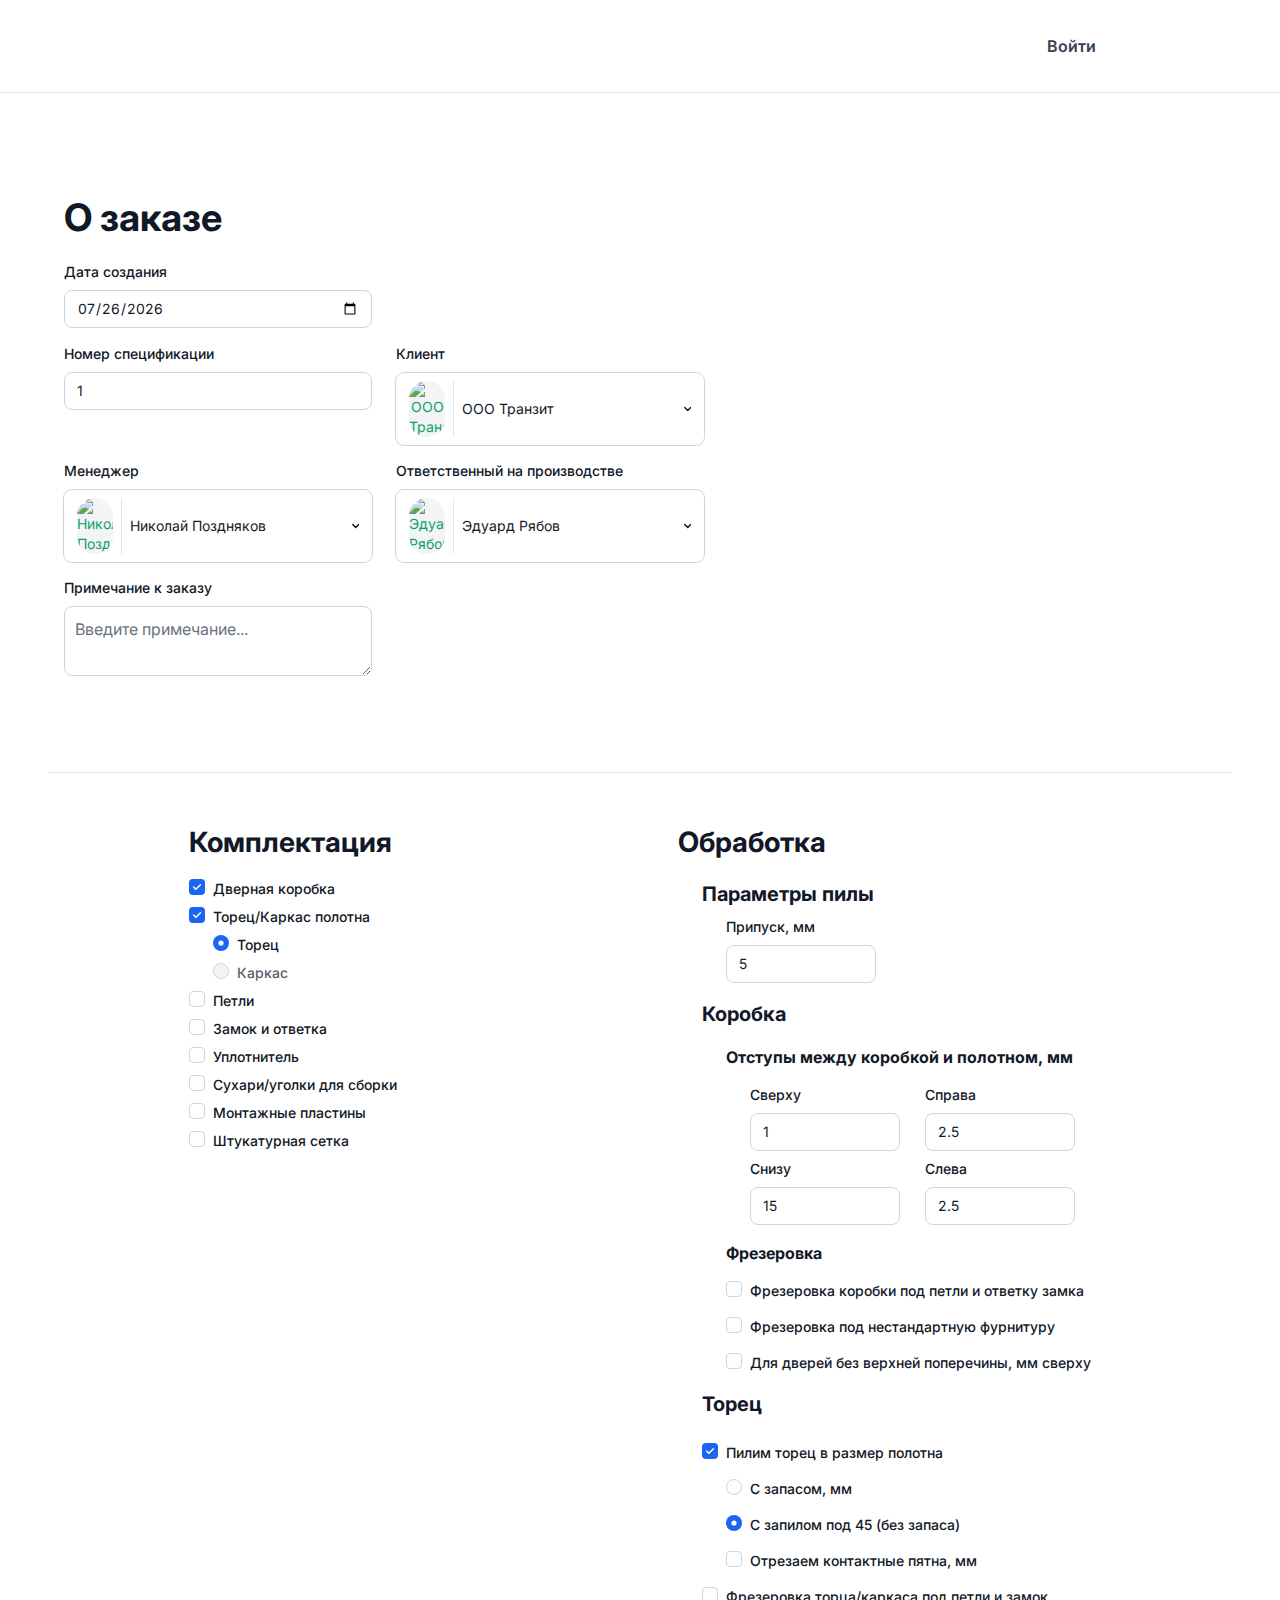
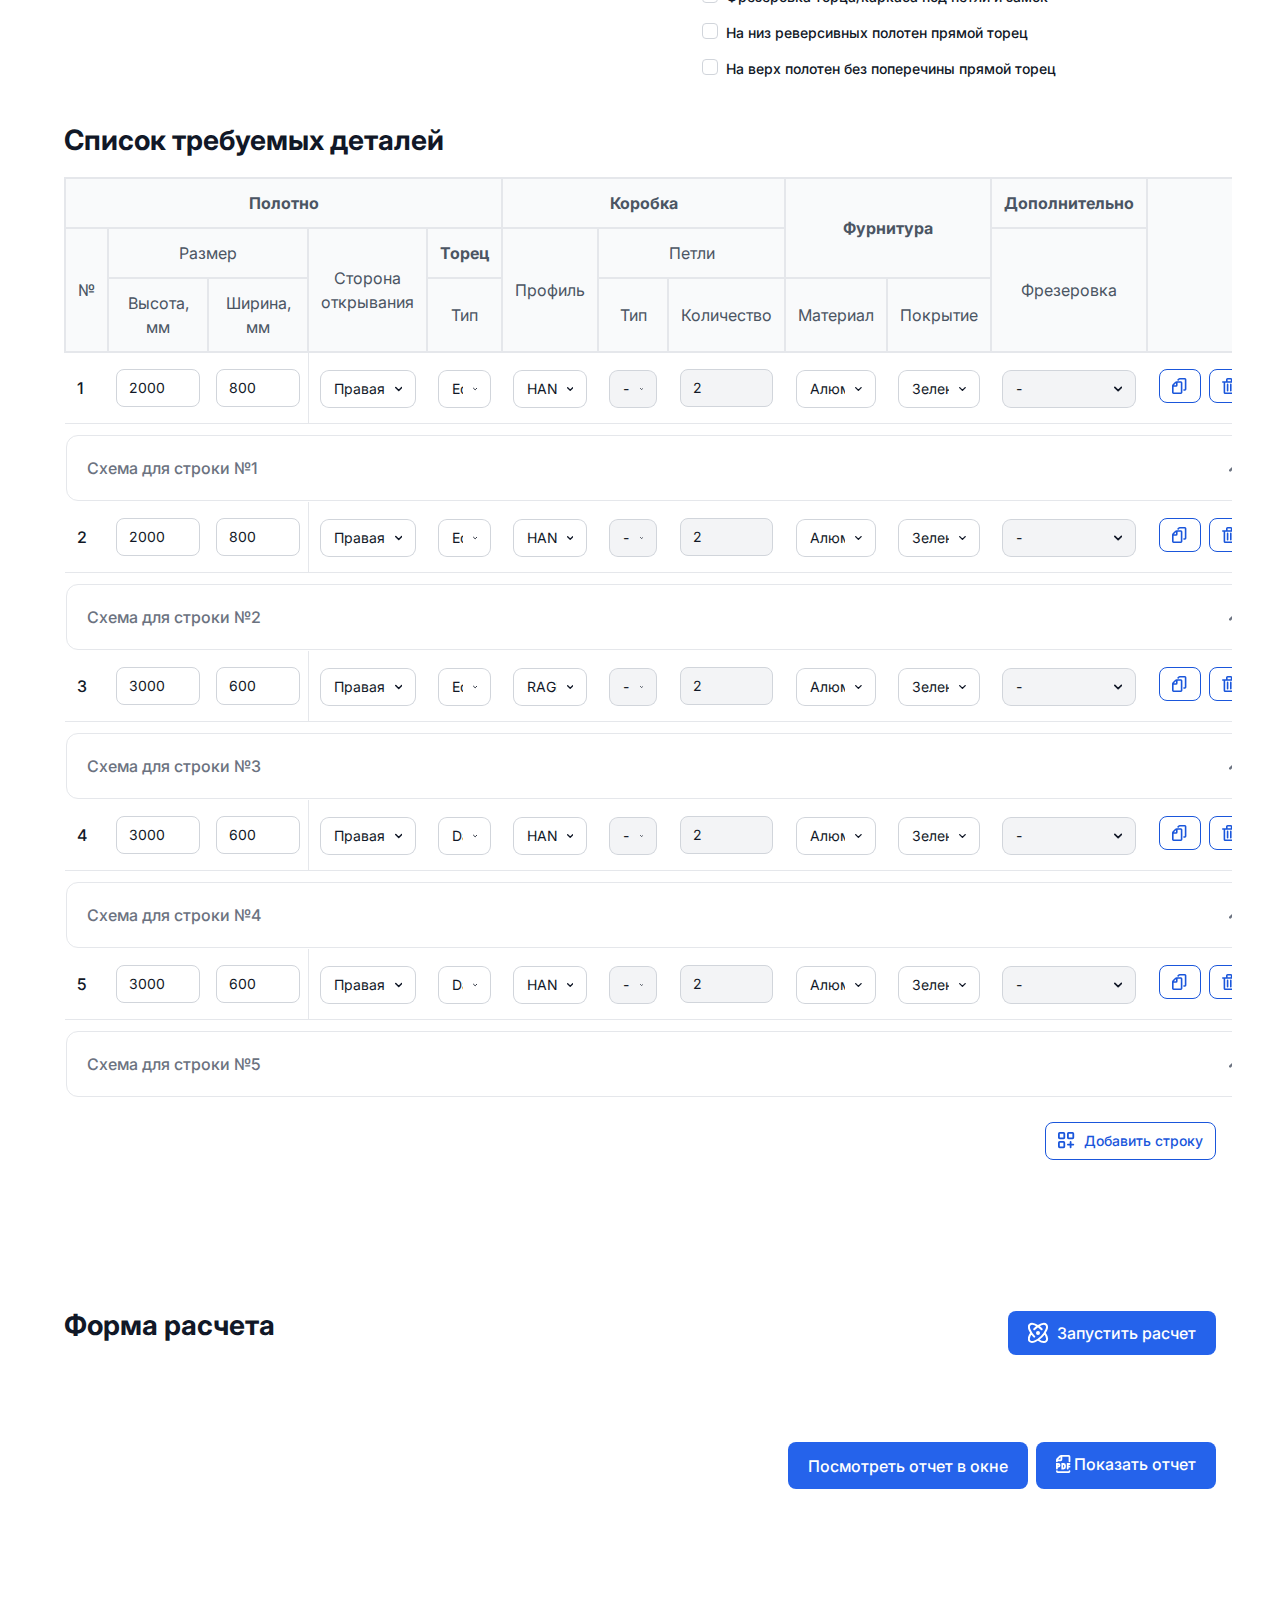
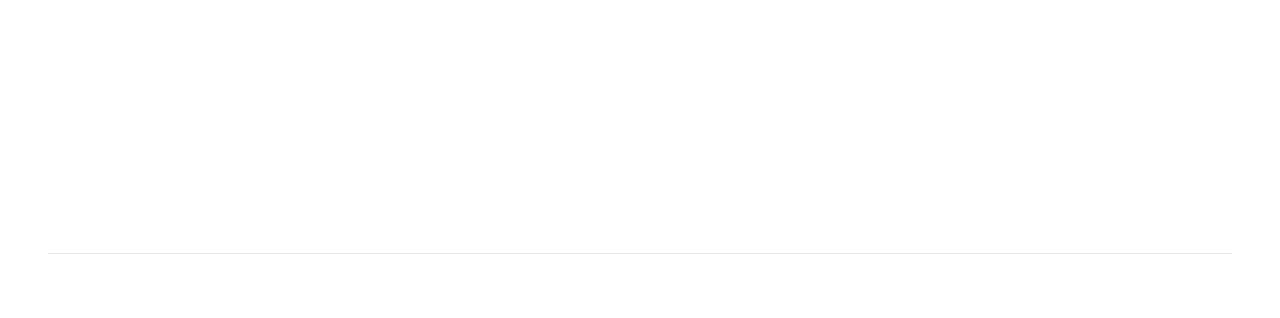
==== order/index.html @ 427fd02b "Updates" ====
<!--
  ~ Copyright (c) Kolyada N.V. <mrsky1001.work@gmail.com> 2023
  -->

<!DOCTYPE html>
<html lang="ru">
<head>
    <meta charset="utf-8"/>
    <meta name="viewport" content="width=device-width"/>
    <link rel="icon" href='../favicon.svg'/>
    <link rel="preconnect" href="https://fonts.googleapis.com">
    <link rel="preconnect" href="https://fonts.gstatic.com" crossorigin="">
    <link href="https://fonts.googleapis.com/css2?family=Inter:wght@300;400;500;600;700;800&amp;display=swap" rel="stylesheet">
<!--    <script src="../node_modules/flowbite/dist/flowbite.js"></script>-->
    <script src="https://cdn.tiny.cloud/1/a0ijmuegf97wcitfcjbqekt4zuq9huhhxhs82hblex68xzkd/tinymce/5/tinymce.min.js" referrerpolicy="origin"></script>
    
		<link href="../_app/immutable/assets/0.9a2fc6ac.css" rel="stylesheet">
		<link href="../_app/immutable/assets/Img.1d121e74.css" rel="stylesheet">
		<link href="../_app/immutable/assets/3.37c3d608.css" rel="stylesheet">
		<link rel="modulepreload" href="../_app/immutable/entry/start.9436102f.js">
		<link rel="modulepreload" href="../_app/immutable/chunks/index.8eacf69c.js">
		<link rel="modulepreload" href="../_app/immutable/chunks/singletons.7935f9da.js">
		<link rel="modulepreload" href="../_app/immutable/chunks/index.bfa2c9bd.js">
		<link rel="modulepreload" href="../_app/immutable/entry/app.f4ea78fb.js">
		<link rel="modulepreload" href="../_app/immutable/nodes/0.68de7436.js">
		<link rel="modulepreload" href="../_app/immutable/chunks/Img.d6a855d0.js">
		<link rel="modulepreload" href="../_app/immutable/chunks/all-toast.store.897c6e97.js">
		<link rel="modulepreload" href="../_app/immutable/nodes/3.123c446c.js">
		<link rel="modulepreload" href="../_app/immutable/chunks/ResultsForm.93004b4c.js">
    <title>Формирование заказа | KLIMOV.RED</title>
</head>
<body data-sveltekit-preload-data="hover">
<div style="display: contents">









<header class="animate__animated animate__fadeIn sticky top-0 z-40 flex-none w-full mx-auto bg-white border-b border-gray-200 dark:border-gray-600 dark:bg-gray-800"><nav class="bg-white dark:bg-gray-900 text-gray-700 dark:text-gray-200 border-gray-100 dark:border-gray-700 px-2 sm:px-4 py-2.5 w-full"><div class="mx-auto flex flex-wrap justify-between items-center  container">



<a href="/" title="Официальный сайт | KLIMOV.RED" class="flex items-center group" target="_blank"><img width="150" class="h-auto max-w-full" src="/orders-klimov-red-public/_app/immutable/assets/logo.aec5a0c7.png" alt="">
        <span></span></a>
        <button type="button" class="focus:outline-none whitespace-normal m-0.5 rounded-lg focus:ring-2 p-1.5 focus:ring-gray-400  hover:bg-gray-100 dark:hover:bg-gray-600 ml-3 md:hidden" aria-label="Open main menu"><span class="sr-only">Open main menu</span>
    <svg xmlns="http://www.w3.org/2000/svg" width="24" height="24" class="h-6 w-6 shrink-0" aria-label="bars 3" fill="none" viewBox="0 0 24 24" stroke-width="2"><!-- HTML_TAG_START --><path stroke="currentColor" stroke-linecap="round" stroke-linejoin="round" d="M4 6h16M4 12h16M4 18h16"></path> <!-- HTML_TAG_END --></svg></button>
        <div class="w-full md:block md:w-auto" hidden><ul class="flex flex-col p-4 mt-4 md:flex-row md:space-x-8 md:mt-0 md:text-sm md:font-medium">



<a href="/" title="Страница тестирования расчет оптимального раскроя" data-sveltekit-preload-data="off" class="block py-2 pr-4 pl-3 rounded md:border-0 text-gray-700 hover:bg-gray-100 md:hover:bg-transparent md:border-0 md:hover:text-blue-700 dark:text-gray-400 md:dark:hover:text-white dark:hover:bg-gray-700 dark:hover:text-white md:dark:hover:bg-transparent text-base font-semibold flex flex-row items-center">
        <span>Войти</span></a></ul></div></div></nav>
</header>



<div class="text-sm fixed items-end z-10 min-w-[300px] flex flex-col right-0"></div>




<div class="animate__animated w-full px-4 mx-auto max-w-8xl min-h-[300vh]"><div class="lg:flex"><main class="flex-auto w-full min-w-0 lg:static lg:max-h-full lg:overflow-visible"><div class="flex w-full"><div class="flex-auto max-w-8xl min-w-0 pt-6 lg:px-8 lg:pt-8 pb:12 xl:pb-24 lg:pb-16">


<div class="">


<section class="animate__animated animate__fadeInDown bg-white dark:bg-gray-900"><div class="py-8 px-4 max-w-2xl lg:py-16"><h1 class="mb-4 text-[38px] font-bold text-gray-900 dark:text-white">О заказе</h1>
        <form action="#"><div class="grid sm:grid-cols-2 gap-x-6 gap-y-4"><div>



<div class="">



<label for="creatingDate" class="text-sm block mb-2 text-gray-900 dark:text-white font-medium">Дата создания</label>
        


<input id="creatingDate" type="text" name="creatingDate"  required placeholder="Выберите дату..." title="Выберите дату..." value="2023-09-14" class="border border-gray-300 text-sm
                     focus:ring-primary-600 focus:border-primary-600 block
                     dark:border-gray-600 dark:placeholder-gray-400 dark:text-white dark:focus:ring-primary-500 dark:focus:border-primary-500
                      w-full text-gray-900 rounded-lg"></div></div>
                <div></div>
                <div>



<div class="">



<label for="numberSpecification" class="text-sm block mb-2 text-gray-900 dark:text-white font-medium">Номер спецификации</label>
        


<input id="numberSpecification" type="text" name="numberSpecification"  required placeholder="Введите номер спецификации..." title="Введите номер спецификации..." value="1" class="border border-gray-300 text-sm
                     focus:ring-primary-600 focus:border-primary-600 block
                     dark:border-gray-600 dark:placeholder-gray-400 dark:text-white dark:focus:ring-primary-500 dark:focus:border-primary-500
                      w-full text-gray-900 rounded-lg"></div></div>
                <div>







<label for="company" class="text-sm block mb-2 text-gray-900 dark:text-white font-medium">Клиент</label>






<button id="dropdownDefaultButton" class="relative bg-[white] border border-[transparent] rounded-lg  text-sm z-0 ring-1 ring-gray-300 focus:shadow-outline focus:ring-blue-600 focus:border-blue-600 w-full mt-[1px] px-[12px] py-[7px] dark:bg-gray-700 dark:border-gray-600 dark:placeholder-gray-400 dark:text-white dark:focus:ring-blue-500 dark:focus:border-blue-500 text-gray" type="button" title="Выберите клиента..." ><div class="relative z-1 bg-[transparent] inline-flex justify-between items-center">
        <input class="z-[-1] w-full bg-white " value="Выберите клиента..." disabled>
        <svg class="w-2.5 h-2.5 ml-2.5" aria-hidden="true" xmlns="http://www.w3.org/2000/svg" fill="none" viewBox="0 0 10 6"><path stroke="currentColor" stroke-linecap="round" stroke-linejoin="round" stroke-width="2" d="m1 1 4 4 4-4"></path></svg></div></button>
<div id="dropdown" hidden class="w-auto absolute z-10 bg-[white] divide-y divide-gray-100 rounded-lg shadow w-44 dark:bg-gray-700"><ul class="text-sm py-2 text-gray-700 dark:text-gray-200" aria-labelledby="dropdownDefaultButton"><li><a href="#" class="flex items-center px-4 py-2 dark:hover:bg-gray-600 dark:hover:text-white  text-white bg-primary-500 "><div  class="divide-x-2 pr-2 mr-2 border-r"><img class="h-auto max-w-full w-9 h-9  rounded-full bg-gray-100 text-green-500" src="/orders-klimov-red-public/imgs/company/avatar_company.svg" alt="ООО Транзит"></div>
                    ООО Транзит</a>
            </li><li><a href="#" class="flex items-center px-4 py-2 dark:hover:bg-gray-600 dark:hover:text-white  hover:bg-gray-200"><div  class="divide-x-2 pr-2 mr-2 border-r"><img class="h-auto max-w-full w-9 h-9  rounded-full bg-gray-100 text-green-500" src="/orders-klimov-red-public/imgs/company/avatar_company.svg" alt="ИП Иванов"></div>
                    ИП Иванов</a>
            </li><li><a href="#" class="flex items-center px-4 py-2 dark:hover:bg-gray-600 dark:hover:text-white  hover:bg-gray-200"><div  class="divide-x-2 pr-2 mr-2 border-r"><img class="h-auto max-w-full w-9 h-9  rounded-full bg-gray-100 text-green-500" src="/orders-klimov-red-public/imgs/company/avatar_company.svg" alt="Самозанятый Ласточкин"></div>
                    Самозанятый Ласточкин</a>
            </li></ul>
</div></div>
                <div>







<label for="manager" class="text-sm block mb-2 text-gray-900 dark:text-white font-medium">Менеджер</label>






<button id="dropdownDefaultButton" class="relative bg-[white] border border-[transparent] rounded-lg  text-sm z-0 ring-1 ring-gray-300 focus:shadow-outline focus:ring-blue-600 focus:border-blue-600 w-full mt-[1px] px-[12px] py-[7px] dark:bg-gray-700 dark:border-gray-600 dark:placeholder-gray-400 dark:text-white dark:focus:ring-blue-500 dark:focus:border-blue-500 text-gray" type="button" title="Выберите менеджера..." ><div class="relative z-1 bg-[transparent] inline-flex justify-between items-center">
        <input class="z-[-1] w-full bg-white " value="Выберите менеджера..." disabled>
        <svg class="w-2.5 h-2.5 ml-2.5" aria-hidden="true" xmlns="http://www.w3.org/2000/svg" fill="none" viewBox="0 0 10 6"><path stroke="currentColor" stroke-linecap="round" stroke-linejoin="round" stroke-width="2" d="m1 1 4 4 4-4"></path></svg></div></button>
<div id="dropdown" hidden class="w-auto absolute z-10 bg-[white] divide-y divide-gray-100 rounded-lg shadow w-44 dark:bg-gray-700"><ul class="text-sm py-2 text-gray-700 dark:text-gray-200" aria-labelledby="dropdownDefaultButton"><li><a href="#" class="flex items-center px-4 py-2 dark:hover:bg-gray-600 dark:hover:text-white  text-white bg-primary-500 "><div  class="divide-x-2 pr-2 mr-2 border-r"><img class="h-auto max-w-full w-9 h-9  rounded-full bg-gray-100 text-green-500" src="/orders-klimov-red-public/imgs/user/managers/manager.png" alt="Николай Поздняков"></div>
                    Николай Поздняков</a>
            </li><li><a href="#" class="flex items-center px-4 py-2 dark:hover:bg-gray-600 dark:hover:text-white  hover:bg-gray-200"><div  class="divide-x-2 pr-2 mr-2 border-r"><img class="h-auto max-w-full w-9 h-9  rounded-full bg-gray-100 text-green-500" src="/orders-klimov-red-public/imgs/user/avatar.svg" alt="Дмитрий Рудин"></div>
                    Дмитрий Рудин</a>
            </li></ul>
</div></div>
                <div>







<label for="worker" class="text-sm block mb-2 text-gray-900 dark:text-white font-medium">Ответственный на производстве</label>






<button id="dropdownDefaultButton" class="relative bg-[white] border border-[transparent] rounded-lg  text-sm z-0 ring-1 ring-gray-300 focus:shadow-outline focus:ring-blue-600 focus:border-blue-600 w-full mt-[1px] px-[12px] py-[7px] dark:bg-gray-700 dark:border-gray-600 dark:placeholder-gray-400 dark:text-white dark:focus:ring-blue-500 dark:focus:border-blue-500 text-gray" type="button" title="Выберите сотрудника..." ><div class="relative z-1 bg-[transparent] inline-flex justify-between items-center">
        <input class="z-[-1] w-full bg-white " value="Выберите сотрудника..." disabled>
        <svg class="w-2.5 h-2.5 ml-2.5" aria-hidden="true" xmlns="http://www.w3.org/2000/svg" fill="none" viewBox="0 0 10 6"><path stroke="currentColor" stroke-linecap="round" stroke-linejoin="round" stroke-width="2" d="m1 1 4 4 4-4"></path></svg></div></button>
<div id="dropdown" hidden class="w-auto absolute z-10 bg-[white] divide-y divide-gray-100 rounded-lg shadow w-44 dark:bg-gray-700"><ul class="text-sm py-2 text-gray-700 dark:text-gray-200" aria-labelledby="dropdownDefaultButton"><li><a href="#" class="flex items-center px-4 py-2 dark:hover:bg-gray-600 dark:hover:text-white  text-white bg-primary-500 "><div  class="divide-x-2 pr-2 mr-2 border-r"><img class="h-auto max-w-full w-9 h-9  rounded-full bg-gray-100 text-green-500" src="/orders-klimov-red-public/imgs/user/avatar.svg" alt="Эдуард Рябов"></div>
                    Эдуард Рябов</a>
            </li><li><a href="#" class="flex items-center px-4 py-2 dark:hover:bg-gray-600 dark:hover:text-white  hover:bg-gray-200"><div  class="divide-x-2 pr-2 mr-2 border-r"><img class="h-auto max-w-full w-9 h-9  rounded-full bg-gray-100 text-green-500" src="/orders-klimov-red-public/imgs/user/avatar.svg" alt="Василий Петров"></div>
                    Василий Петров</a>
            </li></ul>
</div></div>
                <div>







<label for="comment" class="text-sm block mb-2 text-gray-900 dark:text-white font-medium">Примечание к заказу</label>



<textarea id="comment" name="comment"  required placeholder="Введите примечание..." title="Введите примечание..." class="border border-gray-300 text-gray-900   rounded-lg focus:bg-[white] focus:ring-primary-600 focus:border-primary-600 block w-full p-2.5
                                                         dark:border-gray-600 dark:placeholder-gray-400 dark:text-white dark:focus:ring-primary-500 dark:focus:border-primary-500
                                                          undefined"></textarea></div></div></form></div></section>
    <hr class="h-px my-8 bg-gray-200 border-0 dark:bg-gray-700">
    

    <div class="animate__animated animate__fadeInDown animate__slow flex justify-around">


<section class="dark:bg-gray-900"><div class="p-4 mx-auto max-w-6xl"><h2 class="mb-4 text-[28px] font-bold text-gray-900 dark:text-white">Комплектация</h2>
        <form action="#"><div class="grid">



<div class="flex">


<input id="doorBox" type="checkbox" name="doorBox"  required placeholder="" title="" class="border border-gray-300 text-sm
                     focus:ring-primary-600 focus:border-primary-600 block
                     dark:border-gray-600 dark:placeholder-gray-400 dark:text-white dark:focus:ring-primary-500 dark:focus:border-primary-500
                      mr-2  text-blue-600 w-4 h-4 rounded" checked>
        



<label for="doorBox" class="text-sm block mb-2 text-gray-900 dark:text-white font-medium">Дверная коробка</label></div>
                    



<div class="flex">


<input id="hasEndFaceOrFrameCanvas" type="checkbox" name="hasEndFaceOrFrameCanvas"  required placeholder="" title="" class="border border-gray-300 text-sm
                     focus:ring-primary-600 focus:border-primary-600 block
                     dark:border-gray-600 dark:placeholder-gray-400 dark:text-white dark:focus:ring-primary-500 dark:focus:border-primary-500
                      mr-2  text-blue-600 w-4 h-4 rounded" checked>
        



<label for="hasEndFaceOrFrameCanvas" class="text-sm block mb-2 text-gray-900 dark:text-white font-medium">Торец/Каркас полотна</label></div>
                    <div class="ml-6 grid">



<div class="flex">


<input id="constructionTypetorec" type="radio" name="constructionTypetorec"  required placeholder="" title="" value="[object Object]" class="border border-gray-300 text-sm
                     focus:ring-primary-600 focus:border-primary-600 block
                     dark:border-gray-600 dark:placeholder-gray-400 dark:text-white dark:focus:ring-primary-500 dark:focus:border-primary-500
                      mr-2  text-blue-600 w-4 h-4 roundedrounded-full" checked>
        



<label for="constructionTypetorec" class="text-sm block mb-2 text-gray-900 dark:text-white font-medium">Торец</label></div>



<div class="flex">


<input id="constructionTypecarcas" type="radio" name="constructionTypecarcas" disabled required placeholder="" title="" value="[object Object]" class="border border-gray-300 text-sm
                     focus:ring-primary-600 focus:border-primary-600 block
                     dark:border-gray-600 dark:placeholder-gray-400 dark:text-white dark:focus:ring-primary-500 dark:focus:border-primary-500
                      mr-2  text-blue-600 w-4 h-4 roundedrounded-full">
        



<label for="constructionTypecarcas" class="text-sm block mb-2 text-gray-900 dark:text-white font-medium opacity-70">Каркас</label></div></div>
                    



<div class="flex">


<input id="hinges" type="checkbox" name="hinges"  required placeholder="" title="" class="border border-gray-300 text-sm
                     focus:ring-primary-600 focus:border-primary-600 block
                     dark:border-gray-600 dark:placeholder-gray-400 dark:text-white dark:focus:ring-primary-500 dark:focus:border-primary-500
                      mr-2  text-blue-600 w-4 h-4 rounded">
        



<label for="hinges" class="text-sm block mb-2 text-gray-900 dark:text-white font-medium">Петли</label></div>
                    



<div class="flex">


<input id="lock" type="checkbox" name="lock"  required placeholder="" title="" class="border border-gray-300 text-sm
                     focus:ring-primary-600 focus:border-primary-600 block
                     dark:border-gray-600 dark:placeholder-gray-400 dark:text-white dark:focus:ring-primary-500 dark:focus:border-primary-500
                      mr-2  text-blue-600 w-4 h-4 rounded">
        



<label for="lock" class="text-sm block mb-2 text-gray-900 dark:text-white font-medium">Замок и ответка</label></div>
                    



<div class="flex">


<input id="sealer" type="checkbox" name="sealer"  required placeholder="" title="" class="border border-gray-300 text-sm
                     focus:ring-primary-600 focus:border-primary-600 block
                     dark:border-gray-600 dark:placeholder-gray-400 dark:text-white dark:focus:ring-primary-500 dark:focus:border-primary-500
                      mr-2  text-blue-600 w-4 h-4 rounded">
        



<label for="sealer" class="text-sm block mb-2 text-gray-900 dark:text-white font-medium">Уплотнитель</label></div>
                    



<div class="flex">


<input id="corners" type="checkbox" name="corners"  required placeholder="" title="" class="border border-gray-300 text-sm
                     focus:ring-primary-600 focus:border-primary-600 block
                     dark:border-gray-600 dark:placeholder-gray-400 dark:text-white dark:focus:ring-primary-500 dark:focus:border-primary-500
                      mr-2  text-blue-600 w-4 h-4 rounded">
        



<label for="corners" class="text-sm block mb-2 text-gray-900 dark:text-white font-medium">Сухари/уголки для сборки</label></div>
                    



<div class="flex">


<input id="mountingPlates" type="checkbox" name="mountingPlates"  required placeholder="" title="" class="border border-gray-300 text-sm
                     focus:ring-primary-600 focus:border-primary-600 block
                     dark:border-gray-600 dark:placeholder-gray-400 dark:text-white dark:focus:ring-primary-500 dark:focus:border-primary-500
                      mr-2  text-blue-600 w-4 h-4 rounded">
        



<label for="mountingPlates" class="text-sm block mb-2 text-gray-900 dark:text-white font-medium">Монтажные пластины</label></div>
                    



<div class="flex">


<input id="plasterMesh" type="checkbox" name="plasterMesh"  required placeholder="" title="" class="border border-gray-300 text-sm
                     focus:ring-primary-600 focus:border-primary-600 block
                     dark:border-gray-600 dark:placeholder-gray-400 dark:text-white dark:focus:ring-primary-500 dark:focus:border-primary-500
                      mr-2  text-blue-600 w-4 h-4 rounded">
        



<label for="plasterMesh" class="text-sm block mb-2 text-gray-900 dark:text-white font-medium">Штукатурная сетка</label></div></div></form></div></section>
        


<section class="dark:bg-gray-900"><div class="p-4 mx-auto max-w-6xl"><h2 class="mb-4 text-[28px] font-bold text-gray-900 dark:text-white">Обработка</h2>
        <form action="#"><div class="grid gap-2"><div class="ml-6 grid gap-2"><h3 class="text-[20px] font-bold text-gray-900 dark:text-white">Параметры пилы</h3>

                        <div class="ml-6 grid gap-2">



<div class="max-w-[150px] flex flex-col justify-around ">



<label for="processing.stockSawing" class="text-sm block mb-2 text-gray-900 dark:text-white font-medium">Припуск, мм</label>
        


<input id="processing.stockSawing" type="text" name="processing.stockSawing"  required placeholder="" title="" value="5" class="border border-gray-300 text-sm
                     focus:ring-primary-600 focus:border-primary-600 block
                     dark:border-gray-600 dark:placeholder-gray-400 dark:text-white dark:focus:ring-primary-500 dark:focus:border-primary-500
                      w-full text-gray-900 rounded-lg"></div></div></div>

                    <div class="ml-6 mt-2 grid gap-2"><h3 class="text-[20px] font-bold text-gray-900 dark:text-white">Коробка</h3>

                        <div class="ml-6 grid gap-2"><h4 class="my-2 text-[16px] font-bold text-gray-900 dark:text-white">Отступы между коробкой и полотном, мм</h4>

                            <div class="ml-6 grid grid-cols-2 gap-2">



<div class="max-w-[150px] flex flex-col justify-around ">



<label for="processing.boxIndent.top" class="text-sm block mb-2 text-gray-900 dark:text-white font-medium">Сверху</label>
        


<input id="processing.boxIndent.top" type="text" name="processing.boxIndent.top"  required placeholder="" title="" value="1" class="border border-gray-300 text-sm
                     focus:ring-primary-600 focus:border-primary-600 block
                     dark:border-gray-600 dark:placeholder-gray-400 dark:text-white dark:focus:ring-primary-500 dark:focus:border-primary-500
                      w-full text-gray-900 rounded-lg"></div>
                                



<div class="max-w-[150px] flex flex-col justify-around ">



<label for="processing.boxIndent.right" class="text-sm block mb-2 text-gray-900 dark:text-white font-medium">Справа</label>
        


<input id="processing.boxIndent.right" type="text" name="processing.boxIndent.right"  required placeholder="" title="" value="2.5" class="border border-gray-300 text-sm
                     focus:ring-primary-600 focus:border-primary-600 block
                     dark:border-gray-600 dark:placeholder-gray-400 dark:text-white dark:focus:ring-primary-500 dark:focus:border-primary-500
                      w-full text-gray-900 rounded-lg"></div></div>
                            <div class="ml-6 grid grid-cols-2 gap-2">



<div class="max-w-[150px] flex flex-col justify-around ">



<label for="processing.boxIndent.bottom" class="text-sm block mb-2 text-gray-900 dark:text-white font-medium">Снизу</label>
        


<input id="processing.boxIndent.bottom" type="text" name="processing.boxIndent.bottom"  required placeholder="" title="" value="15" class="border border-gray-300 text-sm
                     focus:ring-primary-600 focus:border-primary-600 block
                     dark:border-gray-600 dark:placeholder-gray-400 dark:text-white dark:focus:ring-primary-500 dark:focus:border-primary-500
                      w-full text-gray-900 rounded-lg"></div>
                                



<div class="max-w-[150px] flex flex-col justify-around ">



<label for="processing.boxIndent.left" class="text-sm block mb-2 text-gray-900 dark:text-white font-medium">Слева</label>
        


<input id="processing.boxIndent.left" type="text" name="processing.boxIndent.left"  required placeholder="" title="" value="2.5" class="border border-gray-300 text-sm
                     focus:ring-primary-600 focus:border-primary-600 block
                     dark:border-gray-600 dark:placeholder-gray-400 dark:text-white dark:focus:ring-primary-500 dark:focus:border-primary-500
                      w-full text-gray-900 rounded-lg"></div></div></div>
                        <div class="ml-6 grid gap-2"><h4 class="my-2 text-[16px] font-bold text-gray-900 dark:text-white">Фрезеровка</h4>

                            



<div class="flex">


<input id="isBoxMillingForHinges" type="checkbox" name="isBoxMillingForHinges"  required placeholder="Фрезеровка коробки под петли и ответку замка" title="Фрезеровка коробки под петли и ответку замка" class="border border-gray-300 text-sm
                     focus:ring-primary-600 focus:border-primary-600 block
                     dark:border-gray-600 dark:placeholder-gray-400 dark:text-white dark:focus:ring-primary-500 dark:focus:border-primary-500
                      mr-2  text-blue-600 w-4 h-4 rounded">
        



<label for="isBoxMillingForHinges" class="text-sm block mb-2 text-gray-900 dark:text-white font-medium">Фрезеровка коробки под петли и ответку замка</label></div>
                            



<div class="flex">


<input id="isMillingForNonStandard" type="checkbox" name="isMillingForNonStandard"  required placeholder="Фрезеровка под нестандартную фурнитуру" title="Фрезеровка под нестандартную фурнитуру" class="border border-gray-300 text-sm
                     focus:ring-primary-600 focus:border-primary-600 block
                     dark:border-gray-600 dark:placeholder-gray-400 dark:text-white dark:focus:ring-primary-500 dark:focus:border-primary-500
                      mr-2  text-blue-600 w-4 h-4 rounded">
        



<label for="isMillingForNonStandard" class="text-sm block mb-2 text-gray-900 dark:text-white font-medium">Фрезеровка под нестандартную фурнитуру</label></div>
                            



<div class="flex">


<input id="isForDoorsWithoutTopCrossbar" type="checkbox" name="isForDoorsWithoutTopCrossbar"  required placeholder="Для дверей без верхней поперечины, мм сверху" title="Для дверей без верхней поперечины, мм сверху" class="border border-gray-300 text-sm
                     focus:ring-primary-600 focus:border-primary-600 block
                     dark:border-gray-600 dark:placeholder-gray-400 dark:text-white dark:focus:ring-primary-500 dark:focus:border-primary-500
                      mr-2  text-blue-600 w-4 h-4 rounded">
        



<label for="isForDoorsWithoutTopCrossbar" class="text-sm block mb-2 text-gray-900 dark:text-white font-medium">Для дверей без верхней поперечины, мм сверху</label></div>
                            </div></div>
                    <div class="ml-6 grid gap-2"><h3 class="mb-4 text-[20px] font-bold text-gray-900 dark:text-white">Торец</h3>

                        <div class="grid gap-2">



<div class="flex">


<input id="isEndFaceCuttingForCanvas" type="checkbox" name="isEndFaceCuttingForCanvas"  required placeholder="Пилим торец в размер полотна" title="Пилим торец в размер полотна" class="border border-gray-300 text-sm
                     focus:ring-primary-600 focus:border-primary-600 block
                     dark:border-gray-600 dark:placeholder-gray-400 dark:text-white dark:focus:ring-primary-500 dark:focus:border-primary-500
                      mr-2  text-blue-600 w-4 h-4 rounded" checked>
        



<label for="isEndFaceCuttingForCanvas" class="text-sm block mb-2 text-gray-900 dark:text-white font-medium">Пилим торец в размер полотна</label></div>
                            <div class="ml-6 grid gap-2">



<div class="flex">


<input id="isEndFaceWithMargin" type="radio" name="isEndFaceWithMargin"  required placeholder="С запасом, мм" title="С запасом, мм" value="true" class="border border-gray-300 text-sm
                     focus:ring-primary-600 focus:border-primary-600 block
                     dark:border-gray-600 dark:placeholder-gray-400 dark:text-white dark:focus:ring-primary-500 dark:focus:border-primary-500
                      mr-2  text-blue-600 w-4 h-4 roundedrounded-full">
        



<label for="isEndFaceWithMargin" class="text-sm block mb-2 text-gray-900 dark:text-white font-medium">С запасом, мм</label></div>
                                    
                                    



<div class="flex">


<input id="isEndFaceWithOutMargin" type="radio" name="isEndFaceWithOutMargin"  required placeholder="С запилом под 45 (без запаса)" title="С запилом под 45 (без запаса)" value="false" class="border border-gray-300 text-sm
                     focus:ring-primary-600 focus:border-primary-600 block
                     dark:border-gray-600 dark:placeholder-gray-400 dark:text-white dark:focus:ring-primary-500 dark:focus:border-primary-500
                      mr-2  text-blue-600 w-4 h-4 roundedrounded-full" checked>
        



<label for="isEndFaceWithOutMargin" class="text-sm block mb-2 text-gray-900 dark:text-white font-medium">С запилом под 45 (без запаса)</label></div>

                                    



<div class="flex">


<input id="isEndFaceContactsSpotCuttingForCanvas" type="checkbox" name="isEndFaceContactsSpotCuttingForCanvas"  required placeholder="Отрезаем контактные пятна, мм" title="Отрезаем контактные пятна, мм" class="border border-gray-300 text-sm
                     focus:ring-primary-600 focus:border-primary-600 block
                     dark:border-gray-600 dark:placeholder-gray-400 dark:text-white dark:focus:ring-primary-500 dark:focus:border-primary-500
                      mr-2  text-blue-600 w-4 h-4 rounded">
        



<label for="isEndFaceContactsSpotCuttingForCanvas" class="text-sm block mb-2 text-gray-900 dark:text-white font-medium">Отрезаем контактные пятна, мм</label></div>
                                    </div></div>
                        



<div class="flex">


<input id="isEndFaceMillingForHinges" type="checkbox" name="isEndFaceMillingForHinges"  required placeholder="Фрезеровка торца/каркаса под петли и замок" title="Фрезеровка торца/каркаса под петли и замок" class="border border-gray-300 text-sm
                     focus:ring-primary-600 focus:border-primary-600 block
                     dark:border-gray-600 dark:placeholder-gray-400 dark:text-white dark:focus:ring-primary-500 dark:focus:border-primary-500
                      mr-2  text-blue-600 w-4 h-4 rounded">
        



<label for="isEndFaceMillingForHinges" class="text-sm block mb-2 text-gray-900 dark:text-white font-medium">Фрезеровка торца/каркаса под петли и замок</label></div>

                        



<div class="flex">


<input id="isAtBottomCanvasStraightEndFace" type="checkbox" name="isAtBottomCanvasStraightEndFace"  required placeholder="На низ реверсивных полотен прямой торец" title="На низ реверсивных полотен прямой торец" class="border border-gray-300 text-sm
                     focus:ring-primary-600 focus:border-primary-600 block
                     dark:border-gray-600 dark:placeholder-gray-400 dark:text-white dark:focus:ring-primary-500 dark:focus:border-primary-500
                      mr-2  text-blue-600 w-4 h-4 rounded">
        



<label for="isAtBottomCanvasStraightEndFace" class="text-sm block mb-2 text-gray-900 dark:text-white font-medium">На низ реверсивных полотен прямой торец</label></div>
                        



<div class="flex">


<input id="isAtTopCanvasStraightEndFace" type="checkbox" name="isAtTopCanvasStraightEndFace"  required placeholder="На верх полотен без поперечины прямой торец" title="На верх полотен без поперечины прямой торец" class="border border-gray-300 text-sm
                     focus:ring-primary-600 focus:border-primary-600 block
                     dark:border-gray-600 dark:placeholder-gray-400 dark:text-white dark:focus:ring-primary-500 dark:focus:border-primary-500
                      mr-2  text-blue-600 w-4 h-4 rounded">
        



<label for="isAtTopCanvasStraightEndFace" class="text-sm block mb-2 text-gray-900 dark:text-white font-medium">На верх полотен без поперечины прямой торец</label></div></div></div></form></div></section></div>

    


<section class="overflow-auto lg:overflow-hidden animate__animated animate__fadeInDown animate__slower dark:bg-gray-900"><div class="p-4 mx-auto"><h2 class="mb-4 text-[28px] font-bold text-gray-900 dark:text-white">Список требуемых деталей</h2>
        <table class="text-left text-gray-500 dark:text-gray-400"><thead class="text-gray-600 dark:text-gray-400"><tr><th scope="col" colspan="5" class="p-3 text-center bg-gray-50 dark:bg-gray-600 border-2 ">Полотно</th>
                    <th scope="col" colspan="3" class="p-3 text-center bg-gray-50 dark:bg-gray-600 border-2 ">Коробка</th>
                    <th scope="col" rowspan="2" colspan="2" class="p-3 text-center bg-gray-50 dark:bg-gray-600 border-2 ">Фурнитура</th>
                    <th scope="col" colspan="1" class="p-3 text-center bg-gray-50 dark:bg-gray-600 border-2 ">Дополнительно</th>
                    <th scope="col" rowspan="3" class="p-3 text-center bg-gray-50 dark:bg-gray-600 border-2 "></th></tr>
                <tr><th scope="col" rowspan="2" class="p-3 text-center bg-gray-50 dark:bg-gray-600 border-2  font-normal">№</th>
                    <th scope="col" colspan="2" class="p-3 text-center bg-gray-50 dark:bg-gray-600 border-2  font-normal">Размер </th>
                    <th scope="col" rowspan="2" class="p-3 text-center bg-gray-50 dark:bg-gray-600 border-2  font-normal">Сторона открывания</th>
                    <th scope="col" colspan="1" class="p-3 text-center bg-gray-50 dark:bg-gray-600 border-2 ">Торец</th>

                    <th scope="col" rowspan="2" class="p-3 text-center bg-gray-50 dark:bg-gray-600 border-2  font-normal">Профиль </th>
                    <th scope="col" colspan="2" class="p-3 text-center bg-gray-50 dark:bg-gray-600 border-2  font-normal">Петли</th>
                    <th scope="col" rowspan="2" class="p-3 text-center bg-gray-50 dark:bg-gray-600 border-2  font-normal">Фрезеровка</th></tr>
                <tr><th class="min-w-[100px] p-3 text-center bg-gray-50 dark:bg-gray-600 border-2  font-normal">Высота, мм</th>
                    <th class="min-w-[100px] p-3 text-center bg-gray-50 dark:bg-gray-600 border-2  font-normal">Ширина, мм</th>
                    <th scope="col" rowspan="2" class="p-3 text-center bg-gray-50 dark:bg-gray-600 border-2  font-normal">Тип </th>
                    <th scope="col" rowspan="2" class="p-3 text-center bg-gray-50 dark:bg-gray-600 border-2  font-normal">Тип</th>
                    <th scope="col" rowspan="2" class="p-3 text-center bg-gray-50 dark:bg-gray-600 border-2  font-normal">Количество</th>

                    <th scope="col" rowspan="2" class="p-3 text-center bg-gray-50 dark:bg-gray-600 border-2  font-normal">Материал</th>
                    <th scope="col" rowspan="2" class="p-3 text-center bg-gray-50 dark:bg-gray-600 border-2  font-normal">Покрытие</th></tr></thead>
            <tbody><tr class="border-b dark:bg-gray-700 dark:border-gray-600 hover:bg-[gray]/5 dark:hover:bg-gray-600"><th scope="row" class="px-3 py-4 font-medium text-gray-900 whitespace-nowrap dark:text-white">1</th>
                        <td class="px-2 py-4">


<input id="heightPiece" type="text" name="heightPiece"  required placeholder="Введите высоту полотна..." title="Введите высоту полотна..." value="2000" class="border border-gray-300 text-sm
                     focus:ring-primary-600 focus:border-primary-600 block
                     dark:border-gray-600 dark:placeholder-gray-400 dark:text-white dark:focus:ring-primary-500 dark:focus:border-primary-500
                      w-full text-gray-900 rounded-lg"></td>
                        <td class="px-2 py-4 border-r">


<input id="widthPiece" type="text" name="widthPiece"  required placeholder="Введите ширину полотна..." title="Введите ширину полотна..." value="800" class="border border-gray-300 text-sm
                     focus:ring-primary-600 focus:border-primary-600 block
                     dark:border-gray-600 dark:placeholder-gray-400 dark:text-white dark:focus:ring-primary-500 dark:focus:border-primary-500
                      w-full text-gray-900 rounded-lg"></td>
                        <td class="px-3 py-4">





<button id="dropdownDefaultButton" class="relative bg-[white] border border-[transparent] rounded-lg  text-sm z-0 ring-1 ring-gray-300 focus:shadow-outline focus:ring-blue-600 focus:border-blue-600 w-full mt-[1px] px-[12px] py-[7px] dark:bg-gray-700 dark:border-gray-600 dark:placeholder-gray-400 dark:text-white dark:focus:ring-blue-500 dark:focus:border-blue-500 text-gray" type="button" title="Выберите сторону открывания..." ><div class="relative z-1 bg-[transparent] inline-flex justify-between items-center">
        <input class="z-[-1] w-full bg-white " value="Выберите сторону открывания..." disabled>
        <svg class="w-2.5 h-2.5 ml-2.5" aria-hidden="true" xmlns="http://www.w3.org/2000/svg" fill="none" viewBox="0 0 10 6"><path stroke="currentColor" stroke-linecap="round" stroke-linejoin="round" stroke-width="2" d="m1 1 4 4 4-4"></path></svg></div></button>
<div id="dropdown" hidden class="w-auto absolute z-10 bg-[white] divide-y divide-gray-100 rounded-lg shadow w-44 dark:bg-gray-700"><ul class="text-sm py-2 text-gray-700 dark:text-gray-200" aria-labelledby="dropdownDefaultButton"><li><a href="#" class="flex items-center px-4 py-2 dark:hover:bg-gray-600 dark:hover:text-white  text-white bg-primary-500 "><div hidden class="divide-x-2 pr-2 mr-2 border-r"><img class="h-auto max-w-full w-9 h-9  rounded-full bg-gray-100 text-green-500" alt="Правая на себя"></div>
                    Правая на себя</a>
            </li><li><a href="#" class="flex items-center px-4 py-2 dark:hover:bg-gray-600 dark:hover:text-white  hover:bg-gray-200"><div hidden class="divide-x-2 pr-2 mr-2 border-r"><img class="h-auto max-w-full w-9 h-9  rounded-full bg-gray-100 text-green-500" alt="Правая от себя"></div>
                    Правая от себя</a>
            </li><li><a href="#" class="flex items-center px-4 py-2 dark:hover:bg-gray-600 dark:hover:text-white  hover:bg-gray-200"><div hidden class="divide-x-2 pr-2 mr-2 border-r"><img class="h-auto max-w-full w-9 h-9  rounded-full bg-gray-100 text-green-500" alt="Левая на себя"></div>
                    Левая на себя</a>
            </li><li><a href="#" class="flex items-center px-4 py-2 dark:hover:bg-gray-600 dark:hover:text-white  hover:bg-gray-200"><div hidden class="divide-x-2 pr-2 mr-2 border-r"><img class="h-auto max-w-full w-9 h-9  rounded-full bg-gray-100 text-green-500" alt="Левая от себя"></div>
                    Левая от себя</a>
            </li></ul>
</div></td>

                        <td class="px-3 py-4">





<button id="dropdownDefaultButton" class="relative bg-[white] border border-[transparent] rounded-lg  text-sm z-0 ring-1 ring-gray-300 focus:shadow-outline focus:ring-blue-600 focus:border-blue-600 w-full mt-[1px] px-[12px] py-[7px] dark:bg-gray-700 dark:border-gray-600 dark:placeholder-gray-400 dark:text-white dark:focus:ring-blue-500 dark:focus:border-blue-500 text-gray" type="button" title="Выберите тип торца..." ><div class="relative z-1 bg-[transparent] inline-flex justify-between items-center">
        <input class="z-[-1] w-full bg-white " value="Выберите тип торца..." disabled>
        <svg class="w-2.5 h-2.5 ml-2.5" aria-hidden="true" xmlns="http://www.w3.org/2000/svg" fill="none" viewBox="0 0 10 6"><path stroke="currentColor" stroke-linecap="round" stroke-linejoin="round" stroke-width="2" d="m1 1 4 4 4-4"></path></svg></div></button>
<div id="dropdown" hidden class="w-auto absolute z-10 bg-[white] divide-y divide-gray-100 rounded-lg shadow w-44 dark:bg-gray-700"><ul class="text-sm py-2 text-gray-700 dark:text-gray-200" aria-labelledby="dropdownDefaultButton"><li><a href="#" class="flex items-center px-4 py-2 dark:hover:bg-gray-600 dark:hover:text-white  text-white bg-primary-500 "><div hidden class="divide-x-2 pr-2 mr-2 border-r"><img class="h-auto max-w-full w-9 h-9  rounded-full bg-gray-100 text-green-500" alt="EddieWillers 42.1 | Прямой | 42"></div>
                    EddieWillers 42.1 | Прямой | 42</a>
            </li><li><a href="#" class="flex items-center px-4 py-2 dark:hover:bg-gray-600 dark:hover:text-white  hover:bg-gray-200"><div hidden class="divide-x-2 pr-2 mr-2 border-r"><img class="h-auto max-w-full w-9 h-9  rounded-full bg-gray-100 text-green-500" alt="Dagny Taggart 58.1 | С четвертью  | 58"></div>
                    Dagny Taggart 58.1 | С четвертью  | 58</a>
            </li></ul>
</div></td>

                        <td class="px-3 py-4">





<button id="dropdownDefaultButton" class="relative bg-[white] border border-[transparent] rounded-lg  text-sm z-0 ring-1 ring-gray-300 focus:shadow-outline focus:ring-blue-600 focus:border-blue-600 w-full mt-[1px] px-[12px] py-[7px] dark:bg-gray-700 dark:border-gray-600 dark:placeholder-gray-400 dark:text-white dark:focus:ring-blue-500 dark:focus:border-blue-500 text-gray" type="button" title="Выберите профиль коробки..." ><div class="relative z-1 bg-[transparent] inline-flex justify-between items-center">
        <input class="z-[-1] w-full bg-white " value="Выберите профиль коробки..." disabled>
        <svg class="w-2.5 h-2.5 ml-2.5" aria-hidden="true" xmlns="http://www.w3.org/2000/svg" fill="none" viewBox="0 0 10 6"><path stroke="currentColor" stroke-linecap="round" stroke-linejoin="round" stroke-width="2" d="m1 1 4 4 4-4"></path></svg></div></button>
<div id="dropdown" hidden class="w-auto absolute z-10 bg-[white] divide-y divide-gray-100 rounded-lg shadow w-44 dark:bg-gray-700"><ul class="text-sm py-2 text-gray-700 dark:text-gray-200" aria-labelledby="dropdownDefaultButton"><li><a href="#" class="flex items-center px-4 py-2 dark:hover:bg-gray-600 dark:hover:text-white  text-white bg-primary-500 "><div hidden class="divide-x-2 pr-2 mr-2 border-r"><img class="h-auto max-w-full w-9 h-9  rounded-full bg-gray-100 text-green-500" alt="HANK REARDEN 59 | 36 | 42.2 | 5000"></div>
                    HANK REARDEN 59 | 36 | 42.2 | 5000</a>
            </li><li><a href="#" class="flex items-center px-4 py-2 dark:hover:bg-gray-600 dark:hover:text-white  hover:bg-gray-200"><div hidden class="divide-x-2 pr-2 mr-2 border-r"><img class="h-auto max-w-full w-9 h-9  rounded-full bg-gray-100 text-green-500" alt="RAGNAR DANNESKJOLD 42 | 28.2 | 52.5 | 5000"></div>
                    RAGNAR DANNESKJOLD 42 | 28.2 | 52.5 | 5000</a>
            </li></ul>
</div></td>
                        <td class="px-3 py-4">





<button id="dropdownDefaultButton" class="relative bg-[white] border border-[transparent] rounded-lg  text-sm z-0 ring-1 ring-gray-300 focus:shadow-outline focus:ring-blue-600 focus:border-blue-600 w-full mt-[1px] px-[12px] py-[7px] dark:bg-gray-700 dark:border-gray-600 dark:placeholder-gray-400 dark:text-white dark:focus:ring-blue-500 dark:focus:border-blue-500 text-gray" type="button" title="Выберите вариант петель..." disabled><div class="relative z-1 bg-[transparent] inline-flex justify-between items-center">
        <input class="z-[-1] w-full bg-white " value="Выберите вариант петель..." disabled>
        <svg class="w-2.5 h-2.5 ml-2.5" aria-hidden="true" xmlns="http://www.w3.org/2000/svg" fill="none" viewBox="0 0 10 6"><path stroke="currentColor" stroke-linecap="round" stroke-linejoin="round" stroke-width="2" d="m1 1 4 4 4-4"></path></svg></div></button>
<div id="dropdown" hidden class="w-auto absolute z-10 bg-[white] divide-y divide-gray-100 rounded-lg shadow w-44 dark:bg-gray-700"><ul class="text-sm py-2 text-gray-700 dark:text-gray-200" aria-labelledby="dropdownDefaultButton"><li><a href="#" class="flex items-center px-4 py-2 dark:hover:bg-gray-600 dark:hover:text-white  text-white bg-primary-500 "><div hidden class="divide-x-2 pr-2 mr-2 border-r"><img class="h-auto max-w-full w-9 h-9  rounded-full bg-gray-100 text-green-500" alt="Петля 20х120"></div>
                    Петля 20х120</a>
            </li><li><a href="#" class="flex items-center px-4 py-2 dark:hover:bg-gray-600 dark:hover:text-white  hover:bg-gray-200"><div hidden class="divide-x-2 pr-2 mr-2 border-r"><img class="h-auto max-w-full w-9 h-9  rounded-full bg-gray-100 text-green-500" alt="Петля 40х100"></div>
                    Петля 40х100</a>
            </li><li><a href="#" class="flex items-center px-4 py-2 dark:hover:bg-gray-600 dark:hover:text-white  hover:bg-gray-200"><div hidden class="divide-x-2 pr-2 mr-2 border-r"><img class="h-auto max-w-full w-9 h-9  rounded-full bg-gray-100 text-green-500" alt="Петля 50х100"></div>
                    Петля 50х100</a>
            </li></ul>
</div></td>
                        <td class="px-3 py-4">


<input id="volumeHinges" type="text" name="volumeHinges" disabled required placeholder="Введите количество петель..." title="Введите количество петель..." value="2" class="border border-gray-300 text-sm
                     focus:ring-primary-600 focus:border-primary-600 block
                     dark:border-gray-600 dark:placeholder-gray-400 dark:text-white dark:focus:ring-primary-500 dark:focus:border-primary-500
                      w-full text-gray-900 rounded-lg"></td>
                        <td class="px-3 py-4">





<button id="dropdownDefaultButton" class="relative bg-[white] border border-[transparent] rounded-lg  text-sm z-0 ring-1 ring-gray-300 focus:shadow-outline focus:ring-blue-600 focus:border-blue-600 w-full mt-[1px] px-[12px] py-[7px] dark:bg-gray-700 dark:border-gray-600 dark:placeholder-gray-400 dark:text-white dark:focus:ring-blue-500 dark:focus:border-blue-500 text-gray" type="button" title="Выберите материал..." ><div class="relative z-1 bg-[transparent] inline-flex justify-between items-center">
        <input class="z-[-1] w-full bg-white " value="Выберите материал..." disabled>
        <svg class="w-2.5 h-2.5 ml-2.5" aria-hidden="true" xmlns="http://www.w3.org/2000/svg" fill="none" viewBox="0 0 10 6"><path stroke="currentColor" stroke-linecap="round" stroke-linejoin="round" stroke-width="2" d="m1 1 4 4 4-4"></path></svg></div></button>
<div id="dropdown" hidden class="w-auto absolute z-10 bg-[white] divide-y divide-gray-100 rounded-lg shadow w-44 dark:bg-gray-700"><ul class="text-sm py-2 text-gray-700 dark:text-gray-200" aria-labelledby="dropdownDefaultButton"><li><a href="#" class="flex items-center px-4 py-2 dark:hover:bg-gray-600 dark:hover:text-white  text-white bg-primary-500 "><div hidden class="divide-x-2 pr-2 mr-2 border-r"><img class="h-auto max-w-full w-9 h-9  rounded-full bg-gray-100 text-green-500" alt="Алюминий"></div>
                    Алюминий</a>
            </li><li><a href="#" class="flex items-center px-4 py-2 dark:hover:bg-gray-600 dark:hover:text-white  hover:bg-gray-200"><div hidden class="divide-x-2 pr-2 mr-2 border-r"><img class="h-auto max-w-full w-9 h-9  rounded-full bg-gray-100 text-green-500" alt="Сталь"></div>
                    Сталь</a>
            </li></ul>
</div></td>
                        <td class="px-3 py-4">





<button id="dropdownDefaultButton" class="relative bg-[white] border border-[transparent] rounded-lg  text-sm z-0 ring-1 ring-gray-300 focus:shadow-outline focus:ring-blue-600 focus:border-blue-600 w-full mt-[1px] px-[12px] py-[7px] dark:bg-gray-700 dark:border-gray-600 dark:placeholder-gray-400 dark:text-white dark:focus:ring-blue-500 dark:focus:border-blue-500 text-gray" type="button" title="Выберите покрытие..." ><div class="relative z-1 bg-[transparent] inline-flex justify-between items-center">
        <input class="z-[-1] w-full bg-white " value="Выберите покрытие..." disabled>
        <svg class="w-2.5 h-2.5 ml-2.5" aria-hidden="true" xmlns="http://www.w3.org/2000/svg" fill="none" viewBox="0 0 10 6"><path stroke="currentColor" stroke-linecap="round" stroke-linejoin="round" stroke-width="2" d="m1 1 4 4 4-4"></path></svg></div></button>
<div id="dropdown" hidden class="w-auto absolute z-10 bg-[white] divide-y divide-gray-100 rounded-lg shadow w-44 dark:bg-gray-700"><ul class="text-sm py-2 text-gray-700 dark:text-gray-200" aria-labelledby="dropdownDefaultButton"><li><a href="#" class="flex items-center px-4 py-2 dark:hover:bg-gray-600 dark:hover:text-white  text-white bg-primary-500 "><div hidden class="divide-x-2 pr-2 mr-2 border-r"><img class="h-auto max-w-full w-9 h-9  rounded-full bg-gray-100 text-green-500" alt="Зеленый"></div>
                    Зеленый</a>
            </li><li><a href="#" class="flex items-center px-4 py-2 dark:hover:bg-gray-600 dark:hover:text-white  hover:bg-gray-200"><div hidden class="divide-x-2 pr-2 mr-2 border-r"><img class="h-auto max-w-full w-9 h-9  rounded-full bg-gray-100 text-green-500" alt="Синий"></div>
                    Синий</a>
            </li><li><a href="#" class="flex items-center px-4 py-2 dark:hover:bg-gray-600 dark:hover:text-white  hover:bg-gray-200"><div hidden class="divide-x-2 pr-2 mr-2 border-r"><img class="h-auto max-w-full w-9 h-9  rounded-full bg-gray-100 text-green-500" alt="Серый"></div>
                    Серый</a>
            </li><li><a href="#" class="flex items-center px-4 py-2 dark:hover:bg-gray-600 dark:hover:text-white  hover:bg-gray-200"><div hidden class="divide-x-2 pr-2 mr-2 border-r"><img class="h-auto max-w-full w-9 h-9  rounded-full bg-gray-100 text-green-500" alt="Белый"></div>
                    Белый</a>
            </li></ul>
</div></td>
                        <td class="px-3 py-4">





<button id="dropdownDefaultButton" class="relative bg-[white] border border-[transparent] rounded-lg  text-sm z-0 ring-1 ring-gray-300 focus:shadow-outline focus:ring-blue-600 focus:border-blue-600 w-full mt-[1px] px-[12px] py-[7px] dark:bg-gray-700 dark:border-gray-600 dark:placeholder-gray-400 dark:text-white dark:focus:ring-blue-500 dark:focus:border-blue-500 text-gray" type="button" title="Выберите фрезеровку..." disabled><div class="relative z-1 bg-[transparent] inline-flex justify-between items-center">
        <input class="z-[-1] w-full bg-white " value="Выберите фрезеровку..." disabled>
        <svg class="w-2.5 h-2.5 ml-2.5" aria-hidden="true" xmlns="http://www.w3.org/2000/svg" fill="none" viewBox="0 0 10 6"><path stroke="currentColor" stroke-linecap="round" stroke-linejoin="round" stroke-width="2" d="m1 1 4 4 4-4"></path></svg></div></button>
<div id="dropdown" hidden class="w-auto absolute z-10 bg-[white] divide-y divide-gray-100 rounded-lg shadow w-44 dark:bg-gray-700"><ul class="text-sm py-2 text-gray-700 dark:text-gray-200" aria-labelledby="dropdownDefaultButton"><li><a href="#" class="flex items-center px-4 py-2 dark:hover:bg-gray-600 dark:hover:text-white  text-white bg-primary-500 "><div hidden class="divide-x-2 pr-2 mr-2 border-r"><img class="h-auto max-w-full w-9 h-9  rounded-full bg-gray-100 text-green-500" alt="6360/38"></div>
                    6360/38</a>
            </li><li><a href="#" class="flex items-center px-4 py-2 dark:hover:bg-gray-600 dark:hover:text-white  hover:bg-gray-200"><div hidden class="divide-x-2 pr-2 mr-2 border-r"><img class="h-auto max-w-full w-9 h-9  rounded-full bg-gray-100 text-green-500" alt="B-Forty N62 WC"></div>
                    B-Forty N62 WC</a>
            </li></ul>
</div></td>
                        <td class="px-3 py-4 inline-flex gap-2"><button type="button" title="Клонировать строку" class="px-3 py-2 text-xl text-blue-700 hover:text-white border border-blue-700 hover:bg-blue-800 focus:ring-4 focus:outline-none focus:ring-blue-300 rounded-lg">


<svg class="w-4 h-4" aria-hidden="true" fill="transparent" viewBox="0 0 20 20" width="18" data-view-component="true"><path stroke="currentColor" stroke-linecap="round" stroke-linejoin="round" stroke-width="2" d="m7.708 2.292.706-.706A2 2 0 0 1 9.828 1h6.239A.97.97 0 0 1 17 2v12a.97.97 0 0 1-.933 1H15M6 5v4a1 1 0 0 1-1 1H1m11-4v12a.97.97 0 0 1-.933 1H1.933A.97.97 0 0 1 1 18V9.828a2 2 0 0 1 .586-1.414l2.828-2.828A2 2 0 0 1 5.828 5h5.239A.97.97 0 0 1 12 6Z"></path></svg></button>
                            <button type="button" title="Удалить строку" class="px-3 py-2 text-xl text-blue-700 hover:text-white border border-blue-700 hover:bg-blue-800 focus:ring-4 focus:outline-none focus:ring-blue-300 rounded-lg">


<svg class="w-4 h-4" aria-hidden="true" fill="transparent" viewBox="0 0 20 20" width="18" data-view-component="true"><path stroke="currentColor" stroke-linecap="round" stroke-width="2" d="M1 5h16M7 8v8m4-8v8M7 1h4a1 1 0 0 1 1 1v3H6V2a1 1 0 0 1 1-1ZM3 5h12v13a1 1 0 0 1-1 1H4a1 1 0 0 1-1-1V5Z"></path></svg></button>
                        </td></tr>
                    <tr><td colspan="20">



<div id="accordion-collapse" data-accordion="collapse"><h2 id="accordion-collapse-heading-1"><button type="button" class="mt-2.5 relative flex items-center justify-between w-full p-5 font-medium text-left border border-gray-200 rounded-xl focus:ring-4 focus:ring-gray-200 dark:focus:ring-gray-800 dark:border-gray-700 dark:text-gray-400 hover:bg-gray-100 dark:hover:bg-gray-800" data-accordion-target="#accordion-collapse-body-1" aria-expanded="true" aria-controls="accordion-collapse-body-1"><span>Схема для строки №1</span>
            <svg data-accordion-icon class="w-3 h-3  shrink-0" aria-hidden="true" xmlns="http://www.w3.org/2000/svg" fill="none" viewBox="0 0 10 6"><path stroke="currentColor" stroke-linecap="round" stroke-linejoin="round" stroke-width="2" d="M9 5 5 1 1 5"></path></svg></button></h2>
    <div id="accordion-collapse-body-1" class="hidden" aria-labelledby="accordion-collapse-heading-1"><div class="p-5 border border-gray-200 dark:border-gray-700 dark:bg-gray-900">


<div id="drawContainerNAG59_P6eiy-rh-mSd1g4" class="flex flex-col overflow-auto max-w-[100%]"></div>
                            </div></div></div></td>
                    </tr><tr class="border-b dark:bg-gray-700 dark:border-gray-600 hover:bg-[gray]/5 dark:hover:bg-gray-600"><th scope="row" class="px-3 py-4 font-medium text-gray-900 whitespace-nowrap dark:text-white">2</th>
                        <td class="px-2 py-4">


<input id="heightPiece" type="text" name="heightPiece"  required placeholder="Введите высоту полотна..." title="Введите высоту полотна..." value="2000" class="border border-gray-300 text-sm
                     focus:ring-primary-600 focus:border-primary-600 block
                     dark:border-gray-600 dark:placeholder-gray-400 dark:text-white dark:focus:ring-primary-500 dark:focus:border-primary-500
                      w-full text-gray-900 rounded-lg"></td>
                        <td class="px-2 py-4 border-r">


<input id="widthPiece" type="text" name="widthPiece"  required placeholder="Введите ширину полотна..." title="Введите ширину полотна..." value="800" class="border border-gray-300 text-sm
                     focus:ring-primary-600 focus:border-primary-600 block
                     dark:border-gray-600 dark:placeholder-gray-400 dark:text-white dark:focus:ring-primary-500 dark:focus:border-primary-500
                      w-full text-gray-900 rounded-lg"></td>
                        <td class="px-3 py-4">





<button id="dropdownDefaultButton" class="relative bg-[white] border border-[transparent] rounded-lg  text-sm z-0 ring-1 ring-gray-300 focus:shadow-outline focus:ring-blue-600 focus:border-blue-600 w-full mt-[1px] px-[12px] py-[7px] dark:bg-gray-700 dark:border-gray-600 dark:placeholder-gray-400 dark:text-white dark:focus:ring-blue-500 dark:focus:border-blue-500 text-gray" type="button" title="Выберите сторону открывания..." ><div class="relative z-1 bg-[transparent] inline-flex justify-between items-center">
        <input class="z-[-1] w-full bg-white " value="Выберите сторону открывания..." disabled>
        <svg class="w-2.5 h-2.5 ml-2.5" aria-hidden="true" xmlns="http://www.w3.org/2000/svg" fill="none" viewBox="0 0 10 6"><path stroke="currentColor" stroke-linecap="round" stroke-linejoin="round" stroke-width="2" d="m1 1 4 4 4-4"></path></svg></div></button>
<div id="dropdown" hidden class="w-auto absolute z-10 bg-[white] divide-y divide-gray-100 rounded-lg shadow w-44 dark:bg-gray-700"><ul class="text-sm py-2 text-gray-700 dark:text-gray-200" aria-labelledby="dropdownDefaultButton"><li><a href="#" class="flex items-center px-4 py-2 dark:hover:bg-gray-600 dark:hover:text-white  text-white bg-primary-500 "><div hidden class="divide-x-2 pr-2 mr-2 border-r"><img class="h-auto max-w-full w-9 h-9  rounded-full bg-gray-100 text-green-500" alt="Правая на себя"></div>
                    Правая на себя</a>
            </li><li><a href="#" class="flex items-center px-4 py-2 dark:hover:bg-gray-600 dark:hover:text-white  hover:bg-gray-200"><div hidden class="divide-x-2 pr-2 mr-2 border-r"><img class="h-auto max-w-full w-9 h-9  rounded-full bg-gray-100 text-green-500" alt="Правая от себя"></div>
                    Правая от себя</a>
            </li><li><a href="#" class="flex items-center px-4 py-2 dark:hover:bg-gray-600 dark:hover:text-white  hover:bg-gray-200"><div hidden class="divide-x-2 pr-2 mr-2 border-r"><img class="h-auto max-w-full w-9 h-9  rounded-full bg-gray-100 text-green-500" alt="Левая на себя"></div>
                    Левая на себя</a>
            </li><li><a href="#" class="flex items-center px-4 py-2 dark:hover:bg-gray-600 dark:hover:text-white  hover:bg-gray-200"><div hidden class="divide-x-2 pr-2 mr-2 border-r"><img class="h-auto max-w-full w-9 h-9  rounded-full bg-gray-100 text-green-500" alt="Левая от себя"></div>
                    Левая от себя</a>
            </li></ul>
</div></td>

                        <td class="px-3 py-4">





<button id="dropdownDefaultButton" class="relative bg-[white] border border-[transparent] rounded-lg  text-sm z-0 ring-1 ring-gray-300 focus:shadow-outline focus:ring-blue-600 focus:border-blue-600 w-full mt-[1px] px-[12px] py-[7px] dark:bg-gray-700 dark:border-gray-600 dark:placeholder-gray-400 dark:text-white dark:focus:ring-blue-500 dark:focus:border-blue-500 text-gray" type="button" title="Выберите тип торца..." ><div class="relative z-1 bg-[transparent] inline-flex justify-between items-center">
        <input class="z-[-1] w-full bg-white " value="Выберите тип торца..." disabled>
        <svg class="w-2.5 h-2.5 ml-2.5" aria-hidden="true" xmlns="http://www.w3.org/2000/svg" fill="none" viewBox="0 0 10 6"><path stroke="currentColor" stroke-linecap="round" stroke-linejoin="round" stroke-width="2" d="m1 1 4 4 4-4"></path></svg></div></button>
<div id="dropdown" hidden class="w-auto absolute z-10 bg-[white] divide-y divide-gray-100 rounded-lg shadow w-44 dark:bg-gray-700"><ul class="text-sm py-2 text-gray-700 dark:text-gray-200" aria-labelledby="dropdownDefaultButton"><li><a href="#" class="flex items-center px-4 py-2 dark:hover:bg-gray-600 dark:hover:text-white  text-white bg-primary-500 "><div hidden class="divide-x-2 pr-2 mr-2 border-r"><img class="h-auto max-w-full w-9 h-9  rounded-full bg-gray-100 text-green-500" alt="EddieWillers 42.1 | Прямой | 42"></div>
                    EddieWillers 42.1 | Прямой | 42</a>
            </li><li><a href="#" class="flex items-center px-4 py-2 dark:hover:bg-gray-600 dark:hover:text-white  hover:bg-gray-200"><div hidden class="divide-x-2 pr-2 mr-2 border-r"><img class="h-auto max-w-full w-9 h-9  rounded-full bg-gray-100 text-green-500" alt="Dagny Taggart 58.1 | С четвертью  | 58"></div>
                    Dagny Taggart 58.1 | С четвертью  | 58</a>
            </li></ul>
</div></td>

                        <td class="px-3 py-4">





<button id="dropdownDefaultButton" class="relative bg-[white] border border-[transparent] rounded-lg  text-sm z-0 ring-1 ring-gray-300 focus:shadow-outline focus:ring-blue-600 focus:border-blue-600 w-full mt-[1px] px-[12px] py-[7px] dark:bg-gray-700 dark:border-gray-600 dark:placeholder-gray-400 dark:text-white dark:focus:ring-blue-500 dark:focus:border-blue-500 text-gray" type="button" title="Выберите профиль коробки..." ><div class="relative z-1 bg-[transparent] inline-flex justify-between items-center">
        <input class="z-[-1] w-full bg-white " value="Выберите профиль коробки..." disabled>
        <svg class="w-2.5 h-2.5 ml-2.5" aria-hidden="true" xmlns="http://www.w3.org/2000/svg" fill="none" viewBox="0 0 10 6"><path stroke="currentColor" stroke-linecap="round" stroke-linejoin="round" stroke-width="2" d="m1 1 4 4 4-4"></path></svg></div></button>
<div id="dropdown" hidden class="w-auto absolute z-10 bg-[white] divide-y divide-gray-100 rounded-lg shadow w-44 dark:bg-gray-700"><ul class="text-sm py-2 text-gray-700 dark:text-gray-200" aria-labelledby="dropdownDefaultButton"><li><a href="#" class="flex items-center px-4 py-2 dark:hover:bg-gray-600 dark:hover:text-white  text-white bg-primary-500 "><div hidden class="divide-x-2 pr-2 mr-2 border-r"><img class="h-auto max-w-full w-9 h-9  rounded-full bg-gray-100 text-green-500" alt="HANK REARDEN 59 | 36 | 42.2 | 5000"></div>
                    HANK REARDEN 59 | 36 | 42.2 | 5000</a>
            </li><li><a href="#" class="flex items-center px-4 py-2 dark:hover:bg-gray-600 dark:hover:text-white  hover:bg-gray-200"><div hidden class="divide-x-2 pr-2 mr-2 border-r"><img class="h-auto max-w-full w-9 h-9  rounded-full bg-gray-100 text-green-500" alt="RAGNAR DANNESKJOLD 42 | 28.2 | 52.5 | 5000"></div>
                    RAGNAR DANNESKJOLD 42 | 28.2 | 52.5 | 5000</a>
            </li></ul>
</div></td>
                        <td class="px-3 py-4">





<button id="dropdownDefaultButton" class="relative bg-[white] border border-[transparent] rounded-lg  text-sm z-0 ring-1 ring-gray-300 focus:shadow-outline focus:ring-blue-600 focus:border-blue-600 w-full mt-[1px] px-[12px] py-[7px] dark:bg-gray-700 dark:border-gray-600 dark:placeholder-gray-400 dark:text-white dark:focus:ring-blue-500 dark:focus:border-blue-500 text-gray" type="button" title="Выберите вариант петель..." disabled><div class="relative z-1 bg-[transparent] inline-flex justify-between items-center">
        <input class="z-[-1] w-full bg-white " value="Выберите вариант петель..." disabled>
        <svg class="w-2.5 h-2.5 ml-2.5" aria-hidden="true" xmlns="http://www.w3.org/2000/svg" fill="none" viewBox="0 0 10 6"><path stroke="currentColor" stroke-linecap="round" stroke-linejoin="round" stroke-width="2" d="m1 1 4 4 4-4"></path></svg></div></button>
<div id="dropdown" hidden class="w-auto absolute z-10 bg-[white] divide-y divide-gray-100 rounded-lg shadow w-44 dark:bg-gray-700"><ul class="text-sm py-2 text-gray-700 dark:text-gray-200" aria-labelledby="dropdownDefaultButton"><li><a href="#" class="flex items-center px-4 py-2 dark:hover:bg-gray-600 dark:hover:text-white  text-white bg-primary-500 "><div hidden class="divide-x-2 pr-2 mr-2 border-r"><img class="h-auto max-w-full w-9 h-9  rounded-full bg-gray-100 text-green-500" alt="Петля 20х120"></div>
                    Петля 20х120</a>
            </li><li><a href="#" class="flex items-center px-4 py-2 dark:hover:bg-gray-600 dark:hover:text-white  hover:bg-gray-200"><div hidden class="divide-x-2 pr-2 mr-2 border-r"><img class="h-auto max-w-full w-9 h-9  rounded-full bg-gray-100 text-green-500" alt="Петля 40х100"></div>
                    Петля 40х100</a>
            </li><li><a href="#" class="flex items-center px-4 py-2 dark:hover:bg-gray-600 dark:hover:text-white  hover:bg-gray-200"><div hidden class="divide-x-2 pr-2 mr-2 border-r"><img class="h-auto max-w-full w-9 h-9  rounded-full bg-gray-100 text-green-500" alt="Петля 50х100"></div>
                    Петля 50х100</a>
            </li></ul>
</div></td>
                        <td class="px-3 py-4">


<input id="volumeHinges" type="text" name="volumeHinges" disabled required placeholder="Введите количество петель..." title="Введите количество петель..." value="2" class="border border-gray-300 text-sm
                     focus:ring-primary-600 focus:border-primary-600 block
                     dark:border-gray-600 dark:placeholder-gray-400 dark:text-white dark:focus:ring-primary-500 dark:focus:border-primary-500
                      w-full text-gray-900 rounded-lg"></td>
                        <td class="px-3 py-4">





<button id="dropdownDefaultButton" class="relative bg-[white] border border-[transparent] rounded-lg  text-sm z-0 ring-1 ring-gray-300 focus:shadow-outline focus:ring-blue-600 focus:border-blue-600 w-full mt-[1px] px-[12px] py-[7px] dark:bg-gray-700 dark:border-gray-600 dark:placeholder-gray-400 dark:text-white dark:focus:ring-blue-500 dark:focus:border-blue-500 text-gray" type="button" title="Выберите материал..." ><div class="relative z-1 bg-[transparent] inline-flex justify-between items-center">
        <input class="z-[-1] w-full bg-white " value="Выберите материал..." disabled>
        <svg class="w-2.5 h-2.5 ml-2.5" aria-hidden="true" xmlns="http://www.w3.org/2000/svg" fill="none" viewBox="0 0 10 6"><path stroke="currentColor" stroke-linecap="round" stroke-linejoin="round" stroke-width="2" d="m1 1 4 4 4-4"></path></svg></div></button>
<div id="dropdown" hidden class="w-auto absolute z-10 bg-[white] divide-y divide-gray-100 rounded-lg shadow w-44 dark:bg-gray-700"><ul class="text-sm py-2 text-gray-700 dark:text-gray-200" aria-labelledby="dropdownDefaultButton"><li><a href="#" class="flex items-center px-4 py-2 dark:hover:bg-gray-600 dark:hover:text-white  text-white bg-primary-500 "><div hidden class="divide-x-2 pr-2 mr-2 border-r"><img class="h-auto max-w-full w-9 h-9  rounded-full bg-gray-100 text-green-500" alt="Алюминий"></div>
                    Алюминий</a>
            </li><li><a href="#" class="flex items-center px-4 py-2 dark:hover:bg-gray-600 dark:hover:text-white  hover:bg-gray-200"><div hidden class="divide-x-2 pr-2 mr-2 border-r"><img class="h-auto max-w-full w-9 h-9  rounded-full bg-gray-100 text-green-500" alt="Сталь"></div>
                    Сталь</a>
            </li></ul>
</div></td>
                        <td class="px-3 py-4">





<button id="dropdownDefaultButton" class="relative bg-[white] border border-[transparent] rounded-lg  text-sm z-0 ring-1 ring-gray-300 focus:shadow-outline focus:ring-blue-600 focus:border-blue-600 w-full mt-[1px] px-[12px] py-[7px] dark:bg-gray-700 dark:border-gray-600 dark:placeholder-gray-400 dark:text-white dark:focus:ring-blue-500 dark:focus:border-blue-500 text-gray" type="button" title="Выберите покрытие..." ><div class="relative z-1 bg-[transparent] inline-flex justify-between items-center">
        <input class="z-[-1] w-full bg-white " value="Выберите покрытие..." disabled>
        <svg class="w-2.5 h-2.5 ml-2.5" aria-hidden="true" xmlns="http://www.w3.org/2000/svg" fill="none" viewBox="0 0 10 6"><path stroke="currentColor" stroke-linecap="round" stroke-linejoin="round" stroke-width="2" d="m1 1 4 4 4-4"></path></svg></div></button>
<div id="dropdown" hidden class="w-auto absolute z-10 bg-[white] divide-y divide-gray-100 rounded-lg shadow w-44 dark:bg-gray-700"><ul class="text-sm py-2 text-gray-700 dark:text-gray-200" aria-labelledby="dropdownDefaultButton"><li><a href="#" class="flex items-center px-4 py-2 dark:hover:bg-gray-600 dark:hover:text-white  text-white bg-primary-500 "><div hidden class="divide-x-2 pr-2 mr-2 border-r"><img class="h-auto max-w-full w-9 h-9  rounded-full bg-gray-100 text-green-500" alt="Зеленый"></div>
                    Зеленый</a>
            </li><li><a href="#" class="flex items-center px-4 py-2 dark:hover:bg-gray-600 dark:hover:text-white  hover:bg-gray-200"><div hidden class="divide-x-2 pr-2 mr-2 border-r"><img class="h-auto max-w-full w-9 h-9  rounded-full bg-gray-100 text-green-500" alt="Синий"></div>
                    Синий</a>
            </li><li><a href="#" class="flex items-center px-4 py-2 dark:hover:bg-gray-600 dark:hover:text-white  hover:bg-gray-200"><div hidden class="divide-x-2 pr-2 mr-2 border-r"><img class="h-auto max-w-full w-9 h-9  rounded-full bg-gray-100 text-green-500" alt="Серый"></div>
                    Серый</a>
            </li><li><a href="#" class="flex items-center px-4 py-2 dark:hover:bg-gray-600 dark:hover:text-white  hover:bg-gray-200"><div hidden class="divide-x-2 pr-2 mr-2 border-r"><img class="h-auto max-w-full w-9 h-9  rounded-full bg-gray-100 text-green-500" alt="Белый"></div>
                    Белый</a>
            </li></ul>
</div></td>
                        <td class="px-3 py-4">





<button id="dropdownDefaultButton" class="relative bg-[white] border border-[transparent] rounded-lg  text-sm z-0 ring-1 ring-gray-300 focus:shadow-outline focus:ring-blue-600 focus:border-blue-600 w-full mt-[1px] px-[12px] py-[7px] dark:bg-gray-700 dark:border-gray-600 dark:placeholder-gray-400 dark:text-white dark:focus:ring-blue-500 dark:focus:border-blue-500 text-gray" type="button" title="Выберите фрезеровку..." disabled><div class="relative z-1 bg-[transparent] inline-flex justify-between items-center">
        <input class="z-[-1] w-full bg-white " value="Выберите фрезеровку..." disabled>
        <svg class="w-2.5 h-2.5 ml-2.5" aria-hidden="true" xmlns="http://www.w3.org/2000/svg" fill="none" viewBox="0 0 10 6"><path stroke="currentColor" stroke-linecap="round" stroke-linejoin="round" stroke-width="2" d="m1 1 4 4 4-4"></path></svg></div></button>
<div id="dropdown" hidden class="w-auto absolute z-10 bg-[white] divide-y divide-gray-100 rounded-lg shadow w-44 dark:bg-gray-700"><ul class="text-sm py-2 text-gray-700 dark:text-gray-200" aria-labelledby="dropdownDefaultButton"><li><a href="#" class="flex items-center px-4 py-2 dark:hover:bg-gray-600 dark:hover:text-white  text-white bg-primary-500 "><div hidden class="divide-x-2 pr-2 mr-2 border-r"><img class="h-auto max-w-full w-9 h-9  rounded-full bg-gray-100 text-green-500" alt="6360/38"></div>
                    6360/38</a>
            </li><li><a href="#" class="flex items-center px-4 py-2 dark:hover:bg-gray-600 dark:hover:text-white  hover:bg-gray-200"><div hidden class="divide-x-2 pr-2 mr-2 border-r"><img class="h-auto max-w-full w-9 h-9  rounded-full bg-gray-100 text-green-500" alt="B-Forty N62 WC"></div>
                    B-Forty N62 WC</a>
            </li></ul>
</div></td>
                        <td class="px-3 py-4 inline-flex gap-2"><button type="button" title="Клонировать строку" class="px-3 py-2 text-xl text-blue-700 hover:text-white border border-blue-700 hover:bg-blue-800 focus:ring-4 focus:outline-none focus:ring-blue-300 rounded-lg">


<svg class="w-4 h-4" aria-hidden="true" fill="transparent" viewBox="0 0 20 20" width="18" data-view-component="true"><path stroke="currentColor" stroke-linecap="round" stroke-linejoin="round" stroke-width="2" d="m7.708 2.292.706-.706A2 2 0 0 1 9.828 1h6.239A.97.97 0 0 1 17 2v12a.97.97 0 0 1-.933 1H15M6 5v4a1 1 0 0 1-1 1H1m11-4v12a.97.97 0 0 1-.933 1H1.933A.97.97 0 0 1 1 18V9.828a2 2 0 0 1 .586-1.414l2.828-2.828A2 2 0 0 1 5.828 5h5.239A.97.97 0 0 1 12 6Z"></path></svg></button>
                            <button type="button" title="Удалить строку" class="px-3 py-2 text-xl text-blue-700 hover:text-white border border-blue-700 hover:bg-blue-800 focus:ring-4 focus:outline-none focus:ring-blue-300 rounded-lg">


<svg class="w-4 h-4" aria-hidden="true" fill="transparent" viewBox="0 0 20 20" width="18" data-view-component="true"><path stroke="currentColor" stroke-linecap="round" stroke-width="2" d="M1 5h16M7 8v8m4-8v8M7 1h4a1 1 0 0 1 1 1v3H6V2a1 1 0 0 1 1-1ZM3 5h12v13a1 1 0 0 1-1 1H4a1 1 0 0 1-1-1V5Z"></path></svg></button>
                        </td></tr>
                    <tr><td colspan="20">



<div id="accordion-collapse" data-accordion="collapse"><h2 id="accordion-collapse-heading-1"><button type="button" class="mt-2.5 relative flex items-center justify-between w-full p-5 font-medium text-left border border-gray-200 rounded-xl focus:ring-4 focus:ring-gray-200 dark:focus:ring-gray-800 dark:border-gray-700 dark:text-gray-400 hover:bg-gray-100 dark:hover:bg-gray-800" data-accordion-target="#accordion-collapse-body-1" aria-expanded="true" aria-controls="accordion-collapse-body-1"><span>Схема для строки №2</span>
            <svg data-accordion-icon class="w-3 h-3  shrink-0" aria-hidden="true" xmlns="http://www.w3.org/2000/svg" fill="none" viewBox="0 0 10 6"><path stroke="currentColor" stroke-linecap="round" stroke-linejoin="round" stroke-width="2" d="M9 5 5 1 1 5"></path></svg></button></h2>
    <div id="accordion-collapse-body-1" class="hidden" aria-labelledby="accordion-collapse-heading-1"><div class="p-5 border border-gray-200 dark:border-gray-700 dark:bg-gray-900">


<div id="drawContainerCgPd_93w8Zw-ecINb91S9" class="flex flex-col overflow-auto max-w-[100%]"></div>
                            </div></div></div></td>
                    </tr><tr class="border-b dark:bg-gray-700 dark:border-gray-600 hover:bg-[gray]/5 dark:hover:bg-gray-600"><th scope="row" class="px-3 py-4 font-medium text-gray-900 whitespace-nowrap dark:text-white">3</th>
                        <td class="px-2 py-4">


<input id="heightPiece" type="text" name="heightPiece"  required placeholder="Введите высоту полотна..." title="Введите высоту полотна..." value="3000" class="border border-gray-300 text-sm
                     focus:ring-primary-600 focus:border-primary-600 block
                     dark:border-gray-600 dark:placeholder-gray-400 dark:text-white dark:focus:ring-primary-500 dark:focus:border-primary-500
                      w-full text-gray-900 rounded-lg"></td>
                        <td class="px-2 py-4 border-r">


<input id="widthPiece" type="text" name="widthPiece"  required placeholder="Введите ширину полотна..." title="Введите ширину полотна..." value="600" class="border border-gray-300 text-sm
                     focus:ring-primary-600 focus:border-primary-600 block
                     dark:border-gray-600 dark:placeholder-gray-400 dark:text-white dark:focus:ring-primary-500 dark:focus:border-primary-500
                      w-full text-gray-900 rounded-lg"></td>
                        <td class="px-3 py-4">





<button id="dropdownDefaultButton" class="relative bg-[white] border border-[transparent] rounded-lg  text-sm z-0 ring-1 ring-gray-300 focus:shadow-outline focus:ring-blue-600 focus:border-blue-600 w-full mt-[1px] px-[12px] py-[7px] dark:bg-gray-700 dark:border-gray-600 dark:placeholder-gray-400 dark:text-white dark:focus:ring-blue-500 dark:focus:border-blue-500 text-gray" type="button" title="Выберите сторону открывания..." ><div class="relative z-1 bg-[transparent] inline-flex justify-between items-center">
        <input class="z-[-1] w-full bg-white " value="Выберите сторону открывания..." disabled>
        <svg class="w-2.5 h-2.5 ml-2.5" aria-hidden="true" xmlns="http://www.w3.org/2000/svg" fill="none" viewBox="0 0 10 6"><path stroke="currentColor" stroke-linecap="round" stroke-linejoin="round" stroke-width="2" d="m1 1 4 4 4-4"></path></svg></div></button>
<div id="dropdown" hidden class="w-auto absolute z-10 bg-[white] divide-y divide-gray-100 rounded-lg shadow w-44 dark:bg-gray-700"><ul class="text-sm py-2 text-gray-700 dark:text-gray-200" aria-labelledby="dropdownDefaultButton"><li><a href="#" class="flex items-center px-4 py-2 dark:hover:bg-gray-600 dark:hover:text-white  text-white bg-primary-500 "><div hidden class="divide-x-2 pr-2 mr-2 border-r"><img class="h-auto max-w-full w-9 h-9  rounded-full bg-gray-100 text-green-500" alt="Правая на себя"></div>
                    Правая на себя</a>
            </li><li><a href="#" class="flex items-center px-4 py-2 dark:hover:bg-gray-600 dark:hover:text-white  hover:bg-gray-200"><div hidden class="divide-x-2 pr-2 mr-2 border-r"><img class="h-auto max-w-full w-9 h-9  rounded-full bg-gray-100 text-green-500" alt="Правая от себя"></div>
                    Правая от себя</a>
            </li><li><a href="#" class="flex items-center px-4 py-2 dark:hover:bg-gray-600 dark:hover:text-white  hover:bg-gray-200"><div hidden class="divide-x-2 pr-2 mr-2 border-r"><img class="h-auto max-w-full w-9 h-9  rounded-full bg-gray-100 text-green-500" alt="Левая на себя"></div>
                    Левая на себя</a>
            </li><li><a href="#" class="flex items-center px-4 py-2 dark:hover:bg-gray-600 dark:hover:text-white  hover:bg-gray-200"><div hidden class="divide-x-2 pr-2 mr-2 border-r"><img class="h-auto max-w-full w-9 h-9  rounded-full bg-gray-100 text-green-500" alt="Левая от себя"></div>
                    Левая от себя</a>
            </li></ul>
</div></td>

                        <td class="px-3 py-4">





<button id="dropdownDefaultButton" class="relative bg-[white] border border-[transparent] rounded-lg  text-sm z-0 ring-1 ring-gray-300 focus:shadow-outline focus:ring-blue-600 focus:border-blue-600 w-full mt-[1px] px-[12px] py-[7px] dark:bg-gray-700 dark:border-gray-600 dark:placeholder-gray-400 dark:text-white dark:focus:ring-blue-500 dark:focus:border-blue-500 text-gray" type="button" title="Выберите тип торца..." ><div class="relative z-1 bg-[transparent] inline-flex justify-between items-center">
        <input class="z-[-1] w-full bg-white " value="Выберите тип торца..." disabled>
        <svg class="w-2.5 h-2.5 ml-2.5" aria-hidden="true" xmlns="http://www.w3.org/2000/svg" fill="none" viewBox="0 0 10 6"><path stroke="currentColor" stroke-linecap="round" stroke-linejoin="round" stroke-width="2" d="m1 1 4 4 4-4"></path></svg></div></button>
<div id="dropdown" hidden class="w-auto absolute z-10 bg-[white] divide-y divide-gray-100 rounded-lg shadow w-44 dark:bg-gray-700"><ul class="text-sm py-2 text-gray-700 dark:text-gray-200" aria-labelledby="dropdownDefaultButton"><li><a href="#" class="flex items-center px-4 py-2 dark:hover:bg-gray-600 dark:hover:text-white  text-white bg-primary-500 "><div hidden class="divide-x-2 pr-2 mr-2 border-r"><img class="h-auto max-w-full w-9 h-9  rounded-full bg-gray-100 text-green-500" alt="EddieWillers 42.1 | Прямой | 42"></div>
                    EddieWillers 42.1 | Прямой | 42</a>
            </li><li><a href="#" class="flex items-center px-4 py-2 dark:hover:bg-gray-600 dark:hover:text-white  hover:bg-gray-200"><div hidden class="divide-x-2 pr-2 mr-2 border-r"><img class="h-auto max-w-full w-9 h-9  rounded-full bg-gray-100 text-green-500" alt="Dagny Taggart 58.1 | С четвертью  | 58"></div>
                    Dagny Taggart 58.1 | С четвертью  | 58</a>
            </li></ul>
</div></td>

                        <td class="px-3 py-4">





<button id="dropdownDefaultButton" class="relative bg-[white] border border-[transparent] rounded-lg  text-sm z-0 ring-1 ring-gray-300 focus:shadow-outline focus:ring-blue-600 focus:border-blue-600 w-full mt-[1px] px-[12px] py-[7px] dark:bg-gray-700 dark:border-gray-600 dark:placeholder-gray-400 dark:text-white dark:focus:ring-blue-500 dark:focus:border-blue-500 text-gray" type="button" title="Выберите профиль коробки..." ><div class="relative z-1 bg-[transparent] inline-flex justify-between items-center">
        <input class="z-[-1] w-full bg-white " value="Выберите профиль коробки..." disabled>
        <svg class="w-2.5 h-2.5 ml-2.5" aria-hidden="true" xmlns="http://www.w3.org/2000/svg" fill="none" viewBox="0 0 10 6"><path stroke="currentColor" stroke-linecap="round" stroke-linejoin="round" stroke-width="2" d="m1 1 4 4 4-4"></path></svg></div></button>
<div id="dropdown" hidden class="w-auto absolute z-10 bg-[white] divide-y divide-gray-100 rounded-lg shadow w-44 dark:bg-gray-700"><ul class="text-sm py-2 text-gray-700 dark:text-gray-200" aria-labelledby="dropdownDefaultButton"><li><a href="#" class="flex items-center px-4 py-2 dark:hover:bg-gray-600 dark:hover:text-white  hover:bg-gray-200"><div hidden class="divide-x-2 pr-2 mr-2 border-r"><img class="h-auto max-w-full w-9 h-9  rounded-full bg-gray-100 text-green-500" alt="HANK REARDEN 59 | 36 | 42.2 | 5000"></div>
                    HANK REARDEN 59 | 36 | 42.2 | 5000</a>
            </li><li><a href="#" class="flex items-center px-4 py-2 dark:hover:bg-gray-600 dark:hover:text-white  text-white bg-primary-500 "><div hidden class="divide-x-2 pr-2 mr-2 border-r"><img class="h-auto max-w-full w-9 h-9  rounded-full bg-gray-100 text-green-500" alt="RAGNAR DANNESKJOLD 42 | 28.2 | 52.5 | 5000"></div>
                    RAGNAR DANNESKJOLD 42 | 28.2 | 52.5 | 5000</a>
            </li></ul>
</div></td>
                        <td class="px-3 py-4">





<button id="dropdownDefaultButton" class="relative bg-[white] border border-[transparent] rounded-lg  text-sm z-0 ring-1 ring-gray-300 focus:shadow-outline focus:ring-blue-600 focus:border-blue-600 w-full mt-[1px] px-[12px] py-[7px] dark:bg-gray-700 dark:border-gray-600 dark:placeholder-gray-400 dark:text-white dark:focus:ring-blue-500 dark:focus:border-blue-500 text-gray" type="button" title="Выберите вариант петель..." disabled><div class="relative z-1 bg-[transparent] inline-flex justify-between items-center">
        <input class="z-[-1] w-full bg-white " value="Выберите вариант петель..." disabled>
        <svg class="w-2.5 h-2.5 ml-2.5" aria-hidden="true" xmlns="http://www.w3.org/2000/svg" fill="none" viewBox="0 0 10 6"><path stroke="currentColor" stroke-linecap="round" stroke-linejoin="round" stroke-width="2" d="m1 1 4 4 4-4"></path></svg></div></button>
<div id="dropdown" hidden class="w-auto absolute z-10 bg-[white] divide-y divide-gray-100 rounded-lg shadow w-44 dark:bg-gray-700"><ul class="text-sm py-2 text-gray-700 dark:text-gray-200" aria-labelledby="dropdownDefaultButton"><li><a href="#" class="flex items-center px-4 py-2 dark:hover:bg-gray-600 dark:hover:text-white  text-white bg-primary-500 "><div hidden class="divide-x-2 pr-2 mr-2 border-r"><img class="h-auto max-w-full w-9 h-9  rounded-full bg-gray-100 text-green-500" alt="Петля 20х120"></div>
                    Петля 20х120</a>
            </li><li><a href="#" class="flex items-center px-4 py-2 dark:hover:bg-gray-600 dark:hover:text-white  hover:bg-gray-200"><div hidden class="divide-x-2 pr-2 mr-2 border-r"><img class="h-auto max-w-full w-9 h-9  rounded-full bg-gray-100 text-green-500" alt="Петля 40х100"></div>
                    Петля 40х100</a>
            </li><li><a href="#" class="flex items-center px-4 py-2 dark:hover:bg-gray-600 dark:hover:text-white  hover:bg-gray-200"><div hidden class="divide-x-2 pr-2 mr-2 border-r"><img class="h-auto max-w-full w-9 h-9  rounded-full bg-gray-100 text-green-500" alt="Петля 50х100"></div>
                    Петля 50х100</a>
            </li></ul>
</div></td>
                        <td class="px-3 py-4">


<input id="volumeHinges" type="text" name="volumeHinges" disabled required placeholder="Введите количество петель..." title="Введите количество петель..." value="2" class="border border-gray-300 text-sm
                     focus:ring-primary-600 focus:border-primary-600 block
                     dark:border-gray-600 dark:placeholder-gray-400 dark:text-white dark:focus:ring-primary-500 dark:focus:border-primary-500
                      w-full text-gray-900 rounded-lg"></td>
                        <td class="px-3 py-4">





<button id="dropdownDefaultButton" class="relative bg-[white] border border-[transparent] rounded-lg  text-sm z-0 ring-1 ring-gray-300 focus:shadow-outline focus:ring-blue-600 focus:border-blue-600 w-full mt-[1px] px-[12px] py-[7px] dark:bg-gray-700 dark:border-gray-600 dark:placeholder-gray-400 dark:text-white dark:focus:ring-blue-500 dark:focus:border-blue-500 text-gray" type="button" title="Выберите материал..." ><div class="relative z-1 bg-[transparent] inline-flex justify-between items-center">
        <input class="z-[-1] w-full bg-white " value="Выберите материал..." disabled>
        <svg class="w-2.5 h-2.5 ml-2.5" aria-hidden="true" xmlns="http://www.w3.org/2000/svg" fill="none" viewBox="0 0 10 6"><path stroke="currentColor" stroke-linecap="round" stroke-linejoin="round" stroke-width="2" d="m1 1 4 4 4-4"></path></svg></div></button>
<div id="dropdown" hidden class="w-auto absolute z-10 bg-[white] divide-y divide-gray-100 rounded-lg shadow w-44 dark:bg-gray-700"><ul class="text-sm py-2 text-gray-700 dark:text-gray-200" aria-labelledby="dropdownDefaultButton"><li><a href="#" class="flex items-center px-4 py-2 dark:hover:bg-gray-600 dark:hover:text-white  text-white bg-primary-500 "><div hidden class="divide-x-2 pr-2 mr-2 border-r"><img class="h-auto max-w-full w-9 h-9  rounded-full bg-gray-100 text-green-500" alt="Алюминий"></div>
                    Алюминий</a>
            </li><li><a href="#" class="flex items-center px-4 py-2 dark:hover:bg-gray-600 dark:hover:text-white  hover:bg-gray-200"><div hidden class="divide-x-2 pr-2 mr-2 border-r"><img class="h-auto max-w-full w-9 h-9  rounded-full bg-gray-100 text-green-500" alt="Сталь"></div>
                    Сталь</a>
            </li></ul>
</div></td>
                        <td class="px-3 py-4">





<button id="dropdownDefaultButton" class="relative bg-[white] border border-[transparent] rounded-lg  text-sm z-0 ring-1 ring-gray-300 focus:shadow-outline focus:ring-blue-600 focus:border-blue-600 w-full mt-[1px] px-[12px] py-[7px] dark:bg-gray-700 dark:border-gray-600 dark:placeholder-gray-400 dark:text-white dark:focus:ring-blue-500 dark:focus:border-blue-500 text-gray" type="button" title="Выберите покрытие..." ><div class="relative z-1 bg-[transparent] inline-flex justify-between items-center">
        <input class="z-[-1] w-full bg-white " value="Выберите покрытие..." disabled>
        <svg class="w-2.5 h-2.5 ml-2.5" aria-hidden="true" xmlns="http://www.w3.org/2000/svg" fill="none" viewBox="0 0 10 6"><path stroke="currentColor" stroke-linecap="round" stroke-linejoin="round" stroke-width="2" d="m1 1 4 4 4-4"></path></svg></div></button>
<div id="dropdown" hidden class="w-auto absolute z-10 bg-[white] divide-y divide-gray-100 rounded-lg shadow w-44 dark:bg-gray-700"><ul class="text-sm py-2 text-gray-700 dark:text-gray-200" aria-labelledby="dropdownDefaultButton"><li><a href="#" class="flex items-center px-4 py-2 dark:hover:bg-gray-600 dark:hover:text-white  text-white bg-primary-500 "><div hidden class="divide-x-2 pr-2 mr-2 border-r"><img class="h-auto max-w-full w-9 h-9  rounded-full bg-gray-100 text-green-500" alt="Зеленый"></div>
                    Зеленый</a>
            </li><li><a href="#" class="flex items-center px-4 py-2 dark:hover:bg-gray-600 dark:hover:text-white  hover:bg-gray-200"><div hidden class="divide-x-2 pr-2 mr-2 border-r"><img class="h-auto max-w-full w-9 h-9  rounded-full bg-gray-100 text-green-500" alt="Синий"></div>
                    Синий</a>
            </li><li><a href="#" class="flex items-center px-4 py-2 dark:hover:bg-gray-600 dark:hover:text-white  hover:bg-gray-200"><div hidden class="divide-x-2 pr-2 mr-2 border-r"><img class="h-auto max-w-full w-9 h-9  rounded-full bg-gray-100 text-green-500" alt="Серый"></div>
                    Серый</a>
            </li><li><a href="#" class="flex items-center px-4 py-2 dark:hover:bg-gray-600 dark:hover:text-white  hover:bg-gray-200"><div hidden class="divide-x-2 pr-2 mr-2 border-r"><img class="h-auto max-w-full w-9 h-9  rounded-full bg-gray-100 text-green-500" alt="Белый"></div>
                    Белый</a>
            </li></ul>
</div></td>
                        <td class="px-3 py-4">





<button id="dropdownDefaultButton" class="relative bg-[white] border border-[transparent] rounded-lg  text-sm z-0 ring-1 ring-gray-300 focus:shadow-outline focus:ring-blue-600 focus:border-blue-600 w-full mt-[1px] px-[12px] py-[7px] dark:bg-gray-700 dark:border-gray-600 dark:placeholder-gray-400 dark:text-white dark:focus:ring-blue-500 dark:focus:border-blue-500 text-gray" type="button" title="Выберите фрезеровку..." disabled><div class="relative z-1 bg-[transparent] inline-flex justify-between items-center">
        <input class="z-[-1] w-full bg-white " value="Выберите фрезеровку..." disabled>
        <svg class="w-2.5 h-2.5 ml-2.5" aria-hidden="true" xmlns="http://www.w3.org/2000/svg" fill="none" viewBox="0 0 10 6"><path stroke="currentColor" stroke-linecap="round" stroke-linejoin="round" stroke-width="2" d="m1 1 4 4 4-4"></path></svg></div></button>
<div id="dropdown" hidden class="w-auto absolute z-10 bg-[white] divide-y divide-gray-100 rounded-lg shadow w-44 dark:bg-gray-700"><ul class="text-sm py-2 text-gray-700 dark:text-gray-200" aria-labelledby="dropdownDefaultButton"><li><a href="#" class="flex items-center px-4 py-2 dark:hover:bg-gray-600 dark:hover:text-white  text-white bg-primary-500 "><div hidden class="divide-x-2 pr-2 mr-2 border-r"><img class="h-auto max-w-full w-9 h-9  rounded-full bg-gray-100 text-green-500" alt="6360/38"></div>
                    6360/38</a>
            </li><li><a href="#" class="flex items-center px-4 py-2 dark:hover:bg-gray-600 dark:hover:text-white  hover:bg-gray-200"><div hidden class="divide-x-2 pr-2 mr-2 border-r"><img class="h-auto max-w-full w-9 h-9  rounded-full bg-gray-100 text-green-500" alt="B-Forty N62 WC"></div>
                    B-Forty N62 WC</a>
            </li></ul>
</div></td>
                        <td class="px-3 py-4 inline-flex gap-2"><button type="button" title="Клонировать строку" class="px-3 py-2 text-xl text-blue-700 hover:text-white border border-blue-700 hover:bg-blue-800 focus:ring-4 focus:outline-none focus:ring-blue-300 rounded-lg">


<svg class="w-4 h-4" aria-hidden="true" fill="transparent" viewBox="0 0 20 20" width="18" data-view-component="true"><path stroke="currentColor" stroke-linecap="round" stroke-linejoin="round" stroke-width="2" d="m7.708 2.292.706-.706A2 2 0 0 1 9.828 1h6.239A.97.97 0 0 1 17 2v12a.97.97 0 0 1-.933 1H15M6 5v4a1 1 0 0 1-1 1H1m11-4v12a.97.97 0 0 1-.933 1H1.933A.97.97 0 0 1 1 18V9.828a2 2 0 0 1 .586-1.414l2.828-2.828A2 2 0 0 1 5.828 5h5.239A.97.97 0 0 1 12 6Z"></path></svg></button>
                            <button type="button" title="Удалить строку" class="px-3 py-2 text-xl text-blue-700 hover:text-white border border-blue-700 hover:bg-blue-800 focus:ring-4 focus:outline-none focus:ring-blue-300 rounded-lg">


<svg class="w-4 h-4" aria-hidden="true" fill="transparent" viewBox="0 0 20 20" width="18" data-view-component="true"><path stroke="currentColor" stroke-linecap="round" stroke-width="2" d="M1 5h16M7 8v8m4-8v8M7 1h4a1 1 0 0 1 1 1v3H6V2a1 1 0 0 1 1-1ZM3 5h12v13a1 1 0 0 1-1 1H4a1 1 0 0 1-1-1V5Z"></path></svg></button>
                        </td></tr>
                    <tr><td colspan="20">



<div id="accordion-collapse" data-accordion="collapse"><h2 id="accordion-collapse-heading-1"><button type="button" class="mt-2.5 relative flex items-center justify-between w-full p-5 font-medium text-left border border-gray-200 rounded-xl focus:ring-4 focus:ring-gray-200 dark:focus:ring-gray-800 dark:border-gray-700 dark:text-gray-400 hover:bg-gray-100 dark:hover:bg-gray-800" data-accordion-target="#accordion-collapse-body-1" aria-expanded="true" aria-controls="accordion-collapse-body-1"><span>Схема для строки №3</span>
            <svg data-accordion-icon class="w-3 h-3  shrink-0" aria-hidden="true" xmlns="http://www.w3.org/2000/svg" fill="none" viewBox="0 0 10 6"><path stroke="currentColor" stroke-linecap="round" stroke-linejoin="round" stroke-width="2" d="M9 5 5 1 1 5"></path></svg></button></h2>
    <div id="accordion-collapse-body-1" class="hidden" aria-labelledby="accordion-collapse-heading-1"><div class="p-5 border border-gray-200 dark:border-gray-700 dark:bg-gray-900">


<div id="drawContainerrzGh7QWV4xMDUnM-RGKnv" class="flex flex-col overflow-auto max-w-[100%]"></div>
                            </div></div></div></td>
                    </tr><tr class="border-b dark:bg-gray-700 dark:border-gray-600 hover:bg-[gray]/5 dark:hover:bg-gray-600"><th scope="row" class="px-3 py-4 font-medium text-gray-900 whitespace-nowrap dark:text-white">4</th>
                        <td class="px-2 py-4">


<input id="heightPiece" type="text" name="heightPiece"  required placeholder="Введите высоту полотна..." title="Введите высоту полотна..." value="3000" class="border border-gray-300 text-sm
                     focus:ring-primary-600 focus:border-primary-600 block
                     dark:border-gray-600 dark:placeholder-gray-400 dark:text-white dark:focus:ring-primary-500 dark:focus:border-primary-500
                      w-full text-gray-900 rounded-lg"></td>
                        <td class="px-2 py-4 border-r">


<input id="widthPiece" type="text" name="widthPiece"  required placeholder="Введите ширину полотна..." title="Введите ширину полотна..." value="600" class="border border-gray-300 text-sm
                     focus:ring-primary-600 focus:border-primary-600 block
                     dark:border-gray-600 dark:placeholder-gray-400 dark:text-white dark:focus:ring-primary-500 dark:focus:border-primary-500
                      w-full text-gray-900 rounded-lg"></td>
                        <td class="px-3 py-4">





<button id="dropdownDefaultButton" class="relative bg-[white] border border-[transparent] rounded-lg  text-sm z-0 ring-1 ring-gray-300 focus:shadow-outline focus:ring-blue-600 focus:border-blue-600 w-full mt-[1px] px-[12px] py-[7px] dark:bg-gray-700 dark:border-gray-600 dark:placeholder-gray-400 dark:text-white dark:focus:ring-blue-500 dark:focus:border-blue-500 text-gray" type="button" title="Выберите сторону открывания..." ><div class="relative z-1 bg-[transparent] inline-flex justify-between items-center">
        <input class="z-[-1] w-full bg-white " value="Выберите сторону открывания..." disabled>
        <svg class="w-2.5 h-2.5 ml-2.5" aria-hidden="true" xmlns="http://www.w3.org/2000/svg" fill="none" viewBox="0 0 10 6"><path stroke="currentColor" stroke-linecap="round" stroke-linejoin="round" stroke-width="2" d="m1 1 4 4 4-4"></path></svg></div></button>
<div id="dropdown" hidden class="w-auto absolute z-10 bg-[white] divide-y divide-gray-100 rounded-lg shadow w-44 dark:bg-gray-700"><ul class="text-sm py-2 text-gray-700 dark:text-gray-200" aria-labelledby="dropdownDefaultButton"><li><a href="#" class="flex items-center px-4 py-2 dark:hover:bg-gray-600 dark:hover:text-white  text-white bg-primary-500 "><div hidden class="divide-x-2 pr-2 mr-2 border-r"><img class="h-auto max-w-full w-9 h-9  rounded-full bg-gray-100 text-green-500" alt="Правая на себя"></div>
                    Правая на себя</a>
            </li><li><a href="#" class="flex items-center px-4 py-2 dark:hover:bg-gray-600 dark:hover:text-white  hover:bg-gray-200"><div hidden class="divide-x-2 pr-2 mr-2 border-r"><img class="h-auto max-w-full w-9 h-9  rounded-full bg-gray-100 text-green-500" alt="Правая от себя"></div>
                    Правая от себя</a>
            </li><li><a href="#" class="flex items-center px-4 py-2 dark:hover:bg-gray-600 dark:hover:text-white  hover:bg-gray-200"><div hidden class="divide-x-2 pr-2 mr-2 border-r"><img class="h-auto max-w-full w-9 h-9  rounded-full bg-gray-100 text-green-500" alt="Левая на себя"></div>
                    Левая на себя</a>
            </li><li><a href="#" class="flex items-center px-4 py-2 dark:hover:bg-gray-600 dark:hover:text-white  hover:bg-gray-200"><div hidden class="divide-x-2 pr-2 mr-2 border-r"><img class="h-auto max-w-full w-9 h-9  rounded-full bg-gray-100 text-green-500" alt="Левая от себя"></div>
                    Левая от себя</a>
            </li></ul>
</div></td>

                        <td class="px-3 py-4">





<button id="dropdownDefaultButton" class="relative bg-[white] border border-[transparent] rounded-lg  text-sm z-0 ring-1 ring-gray-300 focus:shadow-outline focus:ring-blue-600 focus:border-blue-600 w-full mt-[1px] px-[12px] py-[7px] dark:bg-gray-700 dark:border-gray-600 dark:placeholder-gray-400 dark:text-white dark:focus:ring-blue-500 dark:focus:border-blue-500 text-gray" type="button" title="Выберите тип торца..." ><div class="relative z-1 bg-[transparent] inline-flex justify-between items-center">
        <input class="z-[-1] w-full bg-white " value="Выберите тип торца..." disabled>
        <svg class="w-2.5 h-2.5 ml-2.5" aria-hidden="true" xmlns="http://www.w3.org/2000/svg" fill="none" viewBox="0 0 10 6"><path stroke="currentColor" stroke-linecap="round" stroke-linejoin="round" stroke-width="2" d="m1 1 4 4 4-4"></path></svg></div></button>
<div id="dropdown" hidden class="w-auto absolute z-10 bg-[white] divide-y divide-gray-100 rounded-lg shadow w-44 dark:bg-gray-700"><ul class="text-sm py-2 text-gray-700 dark:text-gray-200" aria-labelledby="dropdownDefaultButton"><li><a href="#" class="flex items-center px-4 py-2 dark:hover:bg-gray-600 dark:hover:text-white  hover:bg-gray-200"><div hidden class="divide-x-2 pr-2 mr-2 border-r"><img class="h-auto max-w-full w-9 h-9  rounded-full bg-gray-100 text-green-500" alt="EddieWillers 42.1 | Прямой | 42"></div>
                    EddieWillers 42.1 | Прямой | 42</a>
            </li><li><a href="#" class="flex items-center px-4 py-2 dark:hover:bg-gray-600 dark:hover:text-white  text-white bg-primary-500 "><div hidden class="divide-x-2 pr-2 mr-2 border-r"><img class="h-auto max-w-full w-9 h-9  rounded-full bg-gray-100 text-green-500" alt="Dagny Taggart 58.1 | С четвертью  | 58"></div>
                    Dagny Taggart 58.1 | С четвертью  | 58</a>
            </li></ul>
</div></td>

                        <td class="px-3 py-4">





<button id="dropdownDefaultButton" class="relative bg-[white] border border-[transparent] rounded-lg  text-sm z-0 ring-1 ring-gray-300 focus:shadow-outline focus:ring-blue-600 focus:border-blue-600 w-full mt-[1px] px-[12px] py-[7px] dark:bg-gray-700 dark:border-gray-600 dark:placeholder-gray-400 dark:text-white dark:focus:ring-blue-500 dark:focus:border-blue-500 text-gray" type="button" title="Выберите профиль коробки..." ><div class="relative z-1 bg-[transparent] inline-flex justify-between items-center">
        <input class="z-[-1] w-full bg-white " value="Выберите профиль коробки..." disabled>
        <svg class="w-2.5 h-2.5 ml-2.5" aria-hidden="true" xmlns="http://www.w3.org/2000/svg" fill="none" viewBox="0 0 10 6"><path stroke="currentColor" stroke-linecap="round" stroke-linejoin="round" stroke-width="2" d="m1 1 4 4 4-4"></path></svg></div></button>
<div id="dropdown" hidden class="w-auto absolute z-10 bg-[white] divide-y divide-gray-100 rounded-lg shadow w-44 dark:bg-gray-700"><ul class="text-sm py-2 text-gray-700 dark:text-gray-200" aria-labelledby="dropdownDefaultButton"><li><a href="#" class="flex items-center px-4 py-2 dark:hover:bg-gray-600 dark:hover:text-white  text-white bg-primary-500 "><div hidden class="divide-x-2 pr-2 mr-2 border-r"><img class="h-auto max-w-full w-9 h-9  rounded-full bg-gray-100 text-green-500" alt="HANK REARDEN 59 | 36 | 42.2 | 5000"></div>
                    HANK REARDEN 59 | 36 | 42.2 | 5000</a>
            </li><li><a href="#" class="flex items-center px-4 py-2 dark:hover:bg-gray-600 dark:hover:text-white  hover:bg-gray-200"><div hidden class="divide-x-2 pr-2 mr-2 border-r"><img class="h-auto max-w-full w-9 h-9  rounded-full bg-gray-100 text-green-500" alt="RAGNAR DANNESKJOLD 42 | 28.2 | 52.5 | 5000"></div>
                    RAGNAR DANNESKJOLD 42 | 28.2 | 52.5 | 5000</a>
            </li></ul>
</div></td>
                        <td class="px-3 py-4">





<button id="dropdownDefaultButton" class="relative bg-[white] border border-[transparent] rounded-lg  text-sm z-0 ring-1 ring-gray-300 focus:shadow-outline focus:ring-blue-600 focus:border-blue-600 w-full mt-[1px] px-[12px] py-[7px] dark:bg-gray-700 dark:border-gray-600 dark:placeholder-gray-400 dark:text-white dark:focus:ring-blue-500 dark:focus:border-blue-500 text-gray" type="button" title="Выберите вариант петель..." disabled><div class="relative z-1 bg-[transparent] inline-flex justify-between items-center">
        <input class="z-[-1] w-full bg-white " value="Выберите вариант петель..." disabled>
        <svg class="w-2.5 h-2.5 ml-2.5" aria-hidden="true" xmlns="http://www.w3.org/2000/svg" fill="none" viewBox="0 0 10 6"><path stroke="currentColor" stroke-linecap="round" stroke-linejoin="round" stroke-width="2" d="m1 1 4 4 4-4"></path></svg></div></button>
<div id="dropdown" hidden class="w-auto absolute z-10 bg-[white] divide-y divide-gray-100 rounded-lg shadow w-44 dark:bg-gray-700"><ul class="text-sm py-2 text-gray-700 dark:text-gray-200" aria-labelledby="dropdownDefaultButton"><li><a href="#" class="flex items-center px-4 py-2 dark:hover:bg-gray-600 dark:hover:text-white  text-white bg-primary-500 "><div hidden class="divide-x-2 pr-2 mr-2 border-r"><img class="h-auto max-w-full w-9 h-9  rounded-full bg-gray-100 text-green-500" alt="Петля 20х120"></div>
                    Петля 20х120</a>
            </li><li><a href="#" class="flex items-center px-4 py-2 dark:hover:bg-gray-600 dark:hover:text-white  hover:bg-gray-200"><div hidden class="divide-x-2 pr-2 mr-2 border-r"><img class="h-auto max-w-full w-9 h-9  rounded-full bg-gray-100 text-green-500" alt="Петля 40х100"></div>
                    Петля 40х100</a>
            </li><li><a href="#" class="flex items-center px-4 py-2 dark:hover:bg-gray-600 dark:hover:text-white  hover:bg-gray-200"><div hidden class="divide-x-2 pr-2 mr-2 border-r"><img class="h-auto max-w-full w-9 h-9  rounded-full bg-gray-100 text-green-500" alt="Петля 50х100"></div>
                    Петля 50х100</a>
            </li></ul>
</div></td>
                        <td class="px-3 py-4">


<input id="volumeHinges" type="text" name="volumeHinges" disabled required placeholder="Введите количество петель..." title="Введите количество петель..." value="2" class="border border-gray-300 text-sm
                     focus:ring-primary-600 focus:border-primary-600 block
                     dark:border-gray-600 dark:placeholder-gray-400 dark:text-white dark:focus:ring-primary-500 dark:focus:border-primary-500
                      w-full text-gray-900 rounded-lg"></td>
                        <td class="px-3 py-4">





<button id="dropdownDefaultButton" class="relative bg-[white] border border-[transparent] rounded-lg  text-sm z-0 ring-1 ring-gray-300 focus:shadow-outline focus:ring-blue-600 focus:border-blue-600 w-full mt-[1px] px-[12px] py-[7px] dark:bg-gray-700 dark:border-gray-600 dark:placeholder-gray-400 dark:text-white dark:focus:ring-blue-500 dark:focus:border-blue-500 text-gray" type="button" title="Выберите материал..." ><div class="relative z-1 bg-[transparent] inline-flex justify-between items-center">
        <input class="z-[-1] w-full bg-white " value="Выберите материал..." disabled>
        <svg class="w-2.5 h-2.5 ml-2.5" aria-hidden="true" xmlns="http://www.w3.org/2000/svg" fill="none" viewBox="0 0 10 6"><path stroke="currentColor" stroke-linecap="round" stroke-linejoin="round" stroke-width="2" d="m1 1 4 4 4-4"></path></svg></div></button>
<div id="dropdown" hidden class="w-auto absolute z-10 bg-[white] divide-y divide-gray-100 rounded-lg shadow w-44 dark:bg-gray-700"><ul class="text-sm py-2 text-gray-700 dark:text-gray-200" aria-labelledby="dropdownDefaultButton"><li><a href="#" class="flex items-center px-4 py-2 dark:hover:bg-gray-600 dark:hover:text-white  text-white bg-primary-500 "><div hidden class="divide-x-2 pr-2 mr-2 border-r"><img class="h-auto max-w-full w-9 h-9  rounded-full bg-gray-100 text-green-500" alt="Алюминий"></div>
                    Алюминий</a>
            </li><li><a href="#" class="flex items-center px-4 py-2 dark:hover:bg-gray-600 dark:hover:text-white  hover:bg-gray-200"><div hidden class="divide-x-2 pr-2 mr-2 border-r"><img class="h-auto max-w-full w-9 h-9  rounded-full bg-gray-100 text-green-500" alt="Сталь"></div>
                    Сталь</a>
            </li></ul>
</div></td>
                        <td class="px-3 py-4">





<button id="dropdownDefaultButton" class="relative bg-[white] border border-[transparent] rounded-lg  text-sm z-0 ring-1 ring-gray-300 focus:shadow-outline focus:ring-blue-600 focus:border-blue-600 w-full mt-[1px] px-[12px] py-[7px] dark:bg-gray-700 dark:border-gray-600 dark:placeholder-gray-400 dark:text-white dark:focus:ring-blue-500 dark:focus:border-blue-500 text-gray" type="button" title="Выберите покрытие..." ><div class="relative z-1 bg-[transparent] inline-flex justify-between items-center">
        <input class="z-[-1] w-full bg-white " value="Выберите покрытие..." disabled>
        <svg class="w-2.5 h-2.5 ml-2.5" aria-hidden="true" xmlns="http://www.w3.org/2000/svg" fill="none" viewBox="0 0 10 6"><path stroke="currentColor" stroke-linecap="round" stroke-linejoin="round" stroke-width="2" d="m1 1 4 4 4-4"></path></svg></div></button>
<div id="dropdown" hidden class="w-auto absolute z-10 bg-[white] divide-y divide-gray-100 rounded-lg shadow w-44 dark:bg-gray-700"><ul class="text-sm py-2 text-gray-700 dark:text-gray-200" aria-labelledby="dropdownDefaultButton"><li><a href="#" class="flex items-center px-4 py-2 dark:hover:bg-gray-600 dark:hover:text-white  text-white bg-primary-500 "><div hidden class="divide-x-2 pr-2 mr-2 border-r"><img class="h-auto max-w-full w-9 h-9  rounded-full bg-gray-100 text-green-500" alt="Зеленый"></div>
                    Зеленый</a>
            </li><li><a href="#" class="flex items-center px-4 py-2 dark:hover:bg-gray-600 dark:hover:text-white  hover:bg-gray-200"><div hidden class="divide-x-2 pr-2 mr-2 border-r"><img class="h-auto max-w-full w-9 h-9  rounded-full bg-gray-100 text-green-500" alt="Синий"></div>
                    Синий</a>
            </li><li><a href="#" class="flex items-center px-4 py-2 dark:hover:bg-gray-600 dark:hover:text-white  hover:bg-gray-200"><div hidden class="divide-x-2 pr-2 mr-2 border-r"><img class="h-auto max-w-full w-9 h-9  rounded-full bg-gray-100 text-green-500" alt="Серый"></div>
                    Серый</a>
            </li><li><a href="#" class="flex items-center px-4 py-2 dark:hover:bg-gray-600 dark:hover:text-white  hover:bg-gray-200"><div hidden class="divide-x-2 pr-2 mr-2 border-r"><img class="h-auto max-w-full w-9 h-9  rounded-full bg-gray-100 text-green-500" alt="Белый"></div>
                    Белый</a>
            </li></ul>
</div></td>
                        <td class="px-3 py-4">





<button id="dropdownDefaultButton" class="relative bg-[white] border border-[transparent] rounded-lg  text-sm z-0 ring-1 ring-gray-300 focus:shadow-outline focus:ring-blue-600 focus:border-blue-600 w-full mt-[1px] px-[12px] py-[7px] dark:bg-gray-700 dark:border-gray-600 dark:placeholder-gray-400 dark:text-white dark:focus:ring-blue-500 dark:focus:border-blue-500 text-gray" type="button" title="Выберите фрезеровку..." disabled><div class="relative z-1 bg-[transparent] inline-flex justify-between items-center">
        <input class="z-[-1] w-full bg-white " value="Выберите фрезеровку..." disabled>
        <svg class="w-2.5 h-2.5 ml-2.5" aria-hidden="true" xmlns="http://www.w3.org/2000/svg" fill="none" viewBox="0 0 10 6"><path stroke="currentColor" stroke-linecap="round" stroke-linejoin="round" stroke-width="2" d="m1 1 4 4 4-4"></path></svg></div></button>
<div id="dropdown" hidden class="w-auto absolute z-10 bg-[white] divide-y divide-gray-100 rounded-lg shadow w-44 dark:bg-gray-700"><ul class="text-sm py-2 text-gray-700 dark:text-gray-200" aria-labelledby="dropdownDefaultButton"><li><a href="#" class="flex items-center px-4 py-2 dark:hover:bg-gray-600 dark:hover:text-white  text-white bg-primary-500 "><div hidden class="divide-x-2 pr-2 mr-2 border-r"><img class="h-auto max-w-full w-9 h-9  rounded-full bg-gray-100 text-green-500" alt="6360/38"></div>
                    6360/38</a>
            </li><li><a href="#" class="flex items-center px-4 py-2 dark:hover:bg-gray-600 dark:hover:text-white  hover:bg-gray-200"><div hidden class="divide-x-2 pr-2 mr-2 border-r"><img class="h-auto max-w-full w-9 h-9  rounded-full bg-gray-100 text-green-500" alt="B-Forty N62 WC"></div>
                    B-Forty N62 WC</a>
            </li></ul>
</div></td>
                        <td class="px-3 py-4 inline-flex gap-2"><button type="button" title="Клонировать строку" class="px-3 py-2 text-xl text-blue-700 hover:text-white border border-blue-700 hover:bg-blue-800 focus:ring-4 focus:outline-none focus:ring-blue-300 rounded-lg">


<svg class="w-4 h-4" aria-hidden="true" fill="transparent" viewBox="0 0 20 20" width="18" data-view-component="true"><path stroke="currentColor" stroke-linecap="round" stroke-linejoin="round" stroke-width="2" d="m7.708 2.292.706-.706A2 2 0 0 1 9.828 1h6.239A.97.97 0 0 1 17 2v12a.97.97 0 0 1-.933 1H15M6 5v4a1 1 0 0 1-1 1H1m11-4v12a.97.97 0 0 1-.933 1H1.933A.97.97 0 0 1 1 18V9.828a2 2 0 0 1 .586-1.414l2.828-2.828A2 2 0 0 1 5.828 5h5.239A.97.97 0 0 1 12 6Z"></path></svg></button>
                            <button type="button" title="Удалить строку" class="px-3 py-2 text-xl text-blue-700 hover:text-white border border-blue-700 hover:bg-blue-800 focus:ring-4 focus:outline-none focus:ring-blue-300 rounded-lg">


<svg class="w-4 h-4" aria-hidden="true" fill="transparent" viewBox="0 0 20 20" width="18" data-view-component="true"><path stroke="currentColor" stroke-linecap="round" stroke-width="2" d="M1 5h16M7 8v8m4-8v8M7 1h4a1 1 0 0 1 1 1v3H6V2a1 1 0 0 1 1-1ZM3 5h12v13a1 1 0 0 1-1 1H4a1 1 0 0 1-1-1V5Z"></path></svg></button>
                        </td></tr>
                    <tr><td colspan="20">



<div id="accordion-collapse" data-accordion="collapse"><h2 id="accordion-collapse-heading-1"><button type="button" class="mt-2.5 relative flex items-center justify-between w-full p-5 font-medium text-left border border-gray-200 rounded-xl focus:ring-4 focus:ring-gray-200 dark:focus:ring-gray-800 dark:border-gray-700 dark:text-gray-400 hover:bg-gray-100 dark:hover:bg-gray-800" data-accordion-target="#accordion-collapse-body-1" aria-expanded="true" aria-controls="accordion-collapse-body-1"><span>Схема для строки №4</span>
            <svg data-accordion-icon class="w-3 h-3  shrink-0" aria-hidden="true" xmlns="http://www.w3.org/2000/svg" fill="none" viewBox="0 0 10 6"><path stroke="currentColor" stroke-linecap="round" stroke-linejoin="round" stroke-width="2" d="M9 5 5 1 1 5"></path></svg></button></h2>
    <div id="accordion-collapse-body-1" class="hidden" aria-labelledby="accordion-collapse-heading-1"><div class="p-5 border border-gray-200 dark:border-gray-700 dark:bg-gray-900">


<div id="drawContainerseK8th_-O8qpNbFMyvq0a" class="flex flex-col overflow-auto max-w-[100%]"></div>
                            </div></div></div></td>
                    </tr><tr class="border-b dark:bg-gray-700 dark:border-gray-600 hover:bg-[gray]/5 dark:hover:bg-gray-600"><th scope="row" class="px-3 py-4 font-medium text-gray-900 whitespace-nowrap dark:text-white">5</th>
                        <td class="px-2 py-4">


<input id="heightPiece" type="text" name="heightPiece"  required placeholder="Введите высоту полотна..." title="Введите высоту полотна..." value="3000" class="border border-gray-300 text-sm
                     focus:ring-primary-600 focus:border-primary-600 block
                     dark:border-gray-600 dark:placeholder-gray-400 dark:text-white dark:focus:ring-primary-500 dark:focus:border-primary-500
                      w-full text-gray-900 rounded-lg"></td>
                        <td class="px-2 py-4 border-r">


<input id="widthPiece" type="text" name="widthPiece"  required placeholder="Введите ширину полотна..." title="Введите ширину полотна..." value="600" class="border border-gray-300 text-sm
                     focus:ring-primary-600 focus:border-primary-600 block
                     dark:border-gray-600 dark:placeholder-gray-400 dark:text-white dark:focus:ring-primary-500 dark:focus:border-primary-500
                      w-full text-gray-900 rounded-lg"></td>
                        <td class="px-3 py-4">





<button id="dropdownDefaultButton" class="relative bg-[white] border border-[transparent] rounded-lg  text-sm z-0 ring-1 ring-gray-300 focus:shadow-outline focus:ring-blue-600 focus:border-blue-600 w-full mt-[1px] px-[12px] py-[7px] dark:bg-gray-700 dark:border-gray-600 dark:placeholder-gray-400 dark:text-white dark:focus:ring-blue-500 dark:focus:border-blue-500 text-gray" type="button" title="Выберите сторону открывания..." ><div class="relative z-1 bg-[transparent] inline-flex justify-between items-center">
        <input class="z-[-1] w-full bg-white " value="Выберите сторону открывания..." disabled>
        <svg class="w-2.5 h-2.5 ml-2.5" aria-hidden="true" xmlns="http://www.w3.org/2000/svg" fill="none" viewBox="0 0 10 6"><path stroke="currentColor" stroke-linecap="round" stroke-linejoin="round" stroke-width="2" d="m1 1 4 4 4-4"></path></svg></div></button>
<div id="dropdown" hidden class="w-auto absolute z-10 bg-[white] divide-y divide-gray-100 rounded-lg shadow w-44 dark:bg-gray-700"><ul class="text-sm py-2 text-gray-700 dark:text-gray-200" aria-labelledby="dropdownDefaultButton"><li><a href="#" class="flex items-center px-4 py-2 dark:hover:bg-gray-600 dark:hover:text-white  text-white bg-primary-500 "><div hidden class="divide-x-2 pr-2 mr-2 border-r"><img class="h-auto max-w-full w-9 h-9  rounded-full bg-gray-100 text-green-500" alt="Правая на себя"></div>
                    Правая на себя</a>
            </li><li><a href="#" class="flex items-center px-4 py-2 dark:hover:bg-gray-600 dark:hover:text-white  hover:bg-gray-200"><div hidden class="divide-x-2 pr-2 mr-2 border-r"><img class="h-auto max-w-full w-9 h-9  rounded-full bg-gray-100 text-green-500" alt="Правая от себя"></div>
                    Правая от себя</a>
            </li><li><a href="#" class="flex items-center px-4 py-2 dark:hover:bg-gray-600 dark:hover:text-white  hover:bg-gray-200"><div hidden class="divide-x-2 pr-2 mr-2 border-r"><img class="h-auto max-w-full w-9 h-9  rounded-full bg-gray-100 text-green-500" alt="Левая на себя"></div>
                    Левая на себя</a>
            </li><li><a href="#" class="flex items-center px-4 py-2 dark:hover:bg-gray-600 dark:hover:text-white  hover:bg-gray-200"><div hidden class="divide-x-2 pr-2 mr-2 border-r"><img class="h-auto max-w-full w-9 h-9  rounded-full bg-gray-100 text-green-500" alt="Левая от себя"></div>
                    Левая от себя</a>
            </li></ul>
</div></td>

                        <td class="px-3 py-4">





<button id="dropdownDefaultButton" class="relative bg-[white] border border-[transparent] rounded-lg  text-sm z-0 ring-1 ring-gray-300 focus:shadow-outline focus:ring-blue-600 focus:border-blue-600 w-full mt-[1px] px-[12px] py-[7px] dark:bg-gray-700 dark:border-gray-600 dark:placeholder-gray-400 dark:text-white dark:focus:ring-blue-500 dark:focus:border-blue-500 text-gray" type="button" title="Выберите тип торца..." ><div class="relative z-1 bg-[transparent] inline-flex justify-between items-center">
        <input class="z-[-1] w-full bg-white " value="Выберите тип торца..." disabled>
        <svg class="w-2.5 h-2.5 ml-2.5" aria-hidden="true" xmlns="http://www.w3.org/2000/svg" fill="none" viewBox="0 0 10 6"><path stroke="currentColor" stroke-linecap="round" stroke-linejoin="round" stroke-width="2" d="m1 1 4 4 4-4"></path></svg></div></button>
<div id="dropdown" hidden class="w-auto absolute z-10 bg-[white] divide-y divide-gray-100 rounded-lg shadow w-44 dark:bg-gray-700"><ul class="text-sm py-2 text-gray-700 dark:text-gray-200" aria-labelledby="dropdownDefaultButton"><li><a href="#" class="flex items-center px-4 py-2 dark:hover:bg-gray-600 dark:hover:text-white  hover:bg-gray-200"><div hidden class="divide-x-2 pr-2 mr-2 border-r"><img class="h-auto max-w-full w-9 h-9  rounded-full bg-gray-100 text-green-500" alt="EddieWillers 42.1 | Прямой | 42"></div>
                    EddieWillers 42.1 | Прямой | 42</a>
            </li><li><a href="#" class="flex items-center px-4 py-2 dark:hover:bg-gray-600 dark:hover:text-white  text-white bg-primary-500 "><div hidden class="divide-x-2 pr-2 mr-2 border-r"><img class="h-auto max-w-full w-9 h-9  rounded-full bg-gray-100 text-green-500" alt="Dagny Taggart 58.1 | С четвертью  | 58"></div>
                    Dagny Taggart 58.1 | С четвертью  | 58</a>
            </li></ul>
</div></td>

                        <td class="px-3 py-4">





<button id="dropdownDefaultButton" class="relative bg-[white] border border-[transparent] rounded-lg  text-sm z-0 ring-1 ring-gray-300 focus:shadow-outline focus:ring-blue-600 focus:border-blue-600 w-full mt-[1px] px-[12px] py-[7px] dark:bg-gray-700 dark:border-gray-600 dark:placeholder-gray-400 dark:text-white dark:focus:ring-blue-500 dark:focus:border-blue-500 text-gray" type="button" title="Выберите профиль коробки..." ><div class="relative z-1 bg-[transparent] inline-flex justify-between items-center">
        <input class="z-[-1] w-full bg-white " value="Выберите профиль коробки..." disabled>
        <svg class="w-2.5 h-2.5 ml-2.5" aria-hidden="true" xmlns="http://www.w3.org/2000/svg" fill="none" viewBox="0 0 10 6"><path stroke="currentColor" stroke-linecap="round" stroke-linejoin="round" stroke-width="2" d="m1 1 4 4 4-4"></path></svg></div></button>
<div id="dropdown" hidden class="w-auto absolute z-10 bg-[white] divide-y divide-gray-100 rounded-lg shadow w-44 dark:bg-gray-700"><ul class="text-sm py-2 text-gray-700 dark:text-gray-200" aria-labelledby="dropdownDefaultButton"><li><a href="#" class="flex items-center px-4 py-2 dark:hover:bg-gray-600 dark:hover:text-white  text-white bg-primary-500 "><div hidden class="divide-x-2 pr-2 mr-2 border-r"><img class="h-auto max-w-full w-9 h-9  rounded-full bg-gray-100 text-green-500" alt="HANK REARDEN 59 | 36 | 42.2 | 5000"></div>
                    HANK REARDEN 59 | 36 | 42.2 | 5000</a>
            </li><li><a href="#" class="flex items-center px-4 py-2 dark:hover:bg-gray-600 dark:hover:text-white  hover:bg-gray-200"><div hidden class="divide-x-2 pr-2 mr-2 border-r"><img class="h-auto max-w-full w-9 h-9  rounded-full bg-gray-100 text-green-500" alt="RAGNAR DANNESKJOLD 42 | 28.2 | 52.5 | 5000"></div>
                    RAGNAR DANNESKJOLD 42 | 28.2 | 52.5 | 5000</a>
            </li></ul>
</div></td>
                        <td class="px-3 py-4">





<button id="dropdownDefaultButton" class="relative bg-[white] border border-[transparent] rounded-lg  text-sm z-0 ring-1 ring-gray-300 focus:shadow-outline focus:ring-blue-600 focus:border-blue-600 w-full mt-[1px] px-[12px] py-[7px] dark:bg-gray-700 dark:border-gray-600 dark:placeholder-gray-400 dark:text-white dark:focus:ring-blue-500 dark:focus:border-blue-500 text-gray" type="button" title="Выберите вариант петель..." disabled><div class="relative z-1 bg-[transparent] inline-flex justify-between items-center">
        <input class="z-[-1] w-full bg-white " value="Выберите вариант петель..." disabled>
        <svg class="w-2.5 h-2.5 ml-2.5" aria-hidden="true" xmlns="http://www.w3.org/2000/svg" fill="none" viewBox="0 0 10 6"><path stroke="currentColor" stroke-linecap="round" stroke-linejoin="round" stroke-width="2" d="m1 1 4 4 4-4"></path></svg></div></button>
<div id="dropdown" hidden class="w-auto absolute z-10 bg-[white] divide-y divide-gray-100 rounded-lg shadow w-44 dark:bg-gray-700"><ul class="text-sm py-2 text-gray-700 dark:text-gray-200" aria-labelledby="dropdownDefaultButton"><li><a href="#" class="flex items-center px-4 py-2 dark:hover:bg-gray-600 dark:hover:text-white  text-white bg-primary-500 "><div hidden class="divide-x-2 pr-2 mr-2 border-r"><img class="h-auto max-w-full w-9 h-9  rounded-full bg-gray-100 text-green-500" alt="Петля 20х120"></div>
                    Петля 20х120</a>
            </li><li><a href="#" class="flex items-center px-4 py-2 dark:hover:bg-gray-600 dark:hover:text-white  hover:bg-gray-200"><div hidden class="divide-x-2 pr-2 mr-2 border-r"><img class="h-auto max-w-full w-9 h-9  rounded-full bg-gray-100 text-green-500" alt="Петля 40х100"></div>
                    Петля 40х100</a>
            </li><li><a href="#" class="flex items-center px-4 py-2 dark:hover:bg-gray-600 dark:hover:text-white  hover:bg-gray-200"><div hidden class="divide-x-2 pr-2 mr-2 border-r"><img class="h-auto max-w-full w-9 h-9  rounded-full bg-gray-100 text-green-500" alt="Петля 50х100"></div>
                    Петля 50х100</a>
            </li></ul>
</div></td>
                        <td class="px-3 py-4">


<input id="volumeHinges" type="text" name="volumeHinges" disabled required placeholder="Введите количество петель..." title="Введите количество петель..." value="2" class="border border-gray-300 text-sm
                     focus:ring-primary-600 focus:border-primary-600 block
                     dark:border-gray-600 dark:placeholder-gray-400 dark:text-white dark:focus:ring-primary-500 dark:focus:border-primary-500
                      w-full text-gray-900 rounded-lg"></td>
                        <td class="px-3 py-4">





<button id="dropdownDefaultButton" class="relative bg-[white] border border-[transparent] rounded-lg  text-sm z-0 ring-1 ring-gray-300 focus:shadow-outline focus:ring-blue-600 focus:border-blue-600 w-full mt-[1px] px-[12px] py-[7px] dark:bg-gray-700 dark:border-gray-600 dark:placeholder-gray-400 dark:text-white dark:focus:ring-blue-500 dark:focus:border-blue-500 text-gray" type="button" title="Выберите материал..." ><div class="relative z-1 bg-[transparent] inline-flex justify-between items-center">
        <input class="z-[-1] w-full bg-white " value="Выберите материал..." disabled>
        <svg class="w-2.5 h-2.5 ml-2.5" aria-hidden="true" xmlns="http://www.w3.org/2000/svg" fill="none" viewBox="0 0 10 6"><path stroke="currentColor" stroke-linecap="round" stroke-linejoin="round" stroke-width="2" d="m1 1 4 4 4-4"></path></svg></div></button>
<div id="dropdown" hidden class="w-auto absolute z-10 bg-[white] divide-y divide-gray-100 rounded-lg shadow w-44 dark:bg-gray-700"><ul class="text-sm py-2 text-gray-700 dark:text-gray-200" aria-labelledby="dropdownDefaultButton"><li><a href="#" class="flex items-center px-4 py-2 dark:hover:bg-gray-600 dark:hover:text-white  text-white bg-primary-500 "><div hidden class="divide-x-2 pr-2 mr-2 border-r"><img class="h-auto max-w-full w-9 h-9  rounded-full bg-gray-100 text-green-500" alt="Алюминий"></div>
                    Алюминий</a>
            </li><li><a href="#" class="flex items-center px-4 py-2 dark:hover:bg-gray-600 dark:hover:text-white  hover:bg-gray-200"><div hidden class="divide-x-2 pr-2 mr-2 border-r"><img class="h-auto max-w-full w-9 h-9  rounded-full bg-gray-100 text-green-500" alt="Сталь"></div>
                    Сталь</a>
            </li></ul>
</div></td>
                        <td class="px-3 py-4">





<button id="dropdownDefaultButton" class="relative bg-[white] border border-[transparent] rounded-lg  text-sm z-0 ring-1 ring-gray-300 focus:shadow-outline focus:ring-blue-600 focus:border-blue-600 w-full mt-[1px] px-[12px] py-[7px] dark:bg-gray-700 dark:border-gray-600 dark:placeholder-gray-400 dark:text-white dark:focus:ring-blue-500 dark:focus:border-blue-500 text-gray" type="button" title="Выберите покрытие..." ><div class="relative z-1 bg-[transparent] inline-flex justify-between items-center">
        <input class="z-[-1] w-full bg-white " value="Выберите покрытие..." disabled>
        <svg class="w-2.5 h-2.5 ml-2.5" aria-hidden="true" xmlns="http://www.w3.org/2000/svg" fill="none" viewBox="0 0 10 6"><path stroke="currentColor" stroke-linecap="round" stroke-linejoin="round" stroke-width="2" d="m1 1 4 4 4-4"></path></svg></div></button>
<div id="dropdown" hidden class="w-auto absolute z-10 bg-[white] divide-y divide-gray-100 rounded-lg shadow w-44 dark:bg-gray-700"><ul class="text-sm py-2 text-gray-700 dark:text-gray-200" aria-labelledby="dropdownDefaultButton"><li><a href="#" class="flex items-center px-4 py-2 dark:hover:bg-gray-600 dark:hover:text-white  text-white bg-primary-500 "><div hidden class="divide-x-2 pr-2 mr-2 border-r"><img class="h-auto max-w-full w-9 h-9  rounded-full bg-gray-100 text-green-500" alt="Зеленый"></div>
                    Зеленый</a>
            </li><li><a href="#" class="flex items-center px-4 py-2 dark:hover:bg-gray-600 dark:hover:text-white  hover:bg-gray-200"><div hidden class="divide-x-2 pr-2 mr-2 border-r"><img class="h-auto max-w-full w-9 h-9  rounded-full bg-gray-100 text-green-500" alt="Синий"></div>
                    Синий</a>
            </li><li><a href="#" class="flex items-center px-4 py-2 dark:hover:bg-gray-600 dark:hover:text-white  hover:bg-gray-200"><div hidden class="divide-x-2 pr-2 mr-2 border-r"><img class="h-auto max-w-full w-9 h-9  rounded-full bg-gray-100 text-green-500" alt="Серый"></div>
                    Серый</a>
            </li><li><a href="#" class="flex items-center px-4 py-2 dark:hover:bg-gray-600 dark:hover:text-white  hover:bg-gray-200"><div hidden class="divide-x-2 pr-2 mr-2 border-r"><img class="h-auto max-w-full w-9 h-9  rounded-full bg-gray-100 text-green-500" alt="Белый"></div>
                    Белый</a>
            </li></ul>
</div></td>
                        <td class="px-3 py-4">





<button id="dropdownDefaultButton" class="relative bg-[white] border border-[transparent] rounded-lg  text-sm z-0 ring-1 ring-gray-300 focus:shadow-outline focus:ring-blue-600 focus:border-blue-600 w-full mt-[1px] px-[12px] py-[7px] dark:bg-gray-700 dark:border-gray-600 dark:placeholder-gray-400 dark:text-white dark:focus:ring-blue-500 dark:focus:border-blue-500 text-gray" type="button" title="Выберите фрезеровку..." disabled><div class="relative z-1 bg-[transparent] inline-flex justify-between items-center">
        <input class="z-[-1] w-full bg-white " value="Выберите фрезеровку..." disabled>
        <svg class="w-2.5 h-2.5 ml-2.5" aria-hidden="true" xmlns="http://www.w3.org/2000/svg" fill="none" viewBox="0 0 10 6"><path stroke="currentColor" stroke-linecap="round" stroke-linejoin="round" stroke-width="2" d="m1 1 4 4 4-4"></path></svg></div></button>
<div id="dropdown" hidden class="w-auto absolute z-10 bg-[white] divide-y divide-gray-100 rounded-lg shadow w-44 dark:bg-gray-700"><ul class="text-sm py-2 text-gray-700 dark:text-gray-200" aria-labelledby="dropdownDefaultButton"><li><a href="#" class="flex items-center px-4 py-2 dark:hover:bg-gray-600 dark:hover:text-white  text-white bg-primary-500 "><div hidden class="divide-x-2 pr-2 mr-2 border-r"><img class="h-auto max-w-full w-9 h-9  rounded-full bg-gray-100 text-green-500" alt="6360/38"></div>
                    6360/38</a>
            </li><li><a href="#" class="flex items-center px-4 py-2 dark:hover:bg-gray-600 dark:hover:text-white  hover:bg-gray-200"><div hidden class="divide-x-2 pr-2 mr-2 border-r"><img class="h-auto max-w-full w-9 h-9  rounded-full bg-gray-100 text-green-500" alt="B-Forty N62 WC"></div>
                    B-Forty N62 WC</a>
            </li></ul>
</div></td>
                        <td class="px-3 py-4 inline-flex gap-2"><button type="button" title="Клонировать строку" class="px-3 py-2 text-xl text-blue-700 hover:text-white border border-blue-700 hover:bg-blue-800 focus:ring-4 focus:outline-none focus:ring-blue-300 rounded-lg">


<svg class="w-4 h-4" aria-hidden="true" fill="transparent" viewBox="0 0 20 20" width="18" data-view-component="true"><path stroke="currentColor" stroke-linecap="round" stroke-linejoin="round" stroke-width="2" d="m7.708 2.292.706-.706A2 2 0 0 1 9.828 1h6.239A.97.97 0 0 1 17 2v12a.97.97 0 0 1-.933 1H15M6 5v4a1 1 0 0 1-1 1H1m11-4v12a.97.97 0 0 1-.933 1H1.933A.97.97 0 0 1 1 18V9.828a2 2 0 0 1 .586-1.414l2.828-2.828A2 2 0 0 1 5.828 5h5.239A.97.97 0 0 1 12 6Z"></path></svg></button>
                            <button type="button" title="Удалить строку" class="px-3 py-2 text-xl text-blue-700 hover:text-white border border-blue-700 hover:bg-blue-800 focus:ring-4 focus:outline-none focus:ring-blue-300 rounded-lg">


<svg class="w-4 h-4" aria-hidden="true" fill="transparent" viewBox="0 0 20 20" width="18" data-view-component="true"><path stroke="currentColor" stroke-linecap="round" stroke-width="2" d="M1 5h16M7 8v8m4-8v8M7 1h4a1 1 0 0 1 1 1v3H6V2a1 1 0 0 1 1-1ZM3 5h12v13a1 1 0 0 1-1 1H4a1 1 0 0 1-1-1V5Z"></path></svg></button>
                        </td></tr>
                    <tr><td colspan="20">



<div id="accordion-collapse" data-accordion="collapse"><h2 id="accordion-collapse-heading-1"><button type="button" class="mt-2.5 relative flex items-center justify-between w-full p-5 font-medium text-left border border-gray-200 rounded-xl focus:ring-4 focus:ring-gray-200 dark:focus:ring-gray-800 dark:border-gray-700 dark:text-gray-400 hover:bg-gray-100 dark:hover:bg-gray-800" data-accordion-target="#accordion-collapse-body-1" aria-expanded="true" aria-controls="accordion-collapse-body-1"><span>Схема для строки №5</span>
            <svg data-accordion-icon class="w-3 h-3  shrink-0" aria-hidden="true" xmlns="http://www.w3.org/2000/svg" fill="none" viewBox="0 0 10 6"><path stroke="currentColor" stroke-linecap="round" stroke-linejoin="round" stroke-width="2" d="M9 5 5 1 1 5"></path></svg></button></h2>
    <div id="accordion-collapse-body-1" class="hidden" aria-labelledby="accordion-collapse-heading-1"><div class="p-5 border border-gray-200 dark:border-gray-700 dark:bg-gray-900">


<div id="drawContainerjvpDBUQwFW4x8VLzauksV" class="flex flex-col overflow-auto max-w-[100%]"></div>
                            </div></div></div></td>
                    </tr></tbody></table>

        <button type="button" class="gap-2 inline-flex items-center mt-4 sm:mt-6 float-right px-3 py-2 text-blue-700 hover:text-white border border-blue-700 hover:bg-blue-800 focus:ring-4 focus:outline-none focus:ring-blue-300 font-medium rounded-lg text-sm">

<svg aria-hidden="true" fill="transparent" viewBox="0 0 20 20" width="18" data-view-component="true"><path stroke="currentColor" stroke-linecap="round" stroke-width="2" d="M11 14h6m-3 3v-6M1.857 1h4.286c.473 0 .857.384.857.857v4.286A.857.857 0 0 1 6.143 7H1.857A.857.857 0 0 1 1 6.143V1.857C1 1.384 1.384 1 1.857 1Zm10 0h4.286c.473 0 .857.384.857.857v4.286a.857.857 0 0 1-.857.857h-4.286A.857.857 0 0 1 11 6.143V1.857c0-.473.384-.857.857-.857Zm-10 10h4.286c.473 0 .857.384.857.857v4.286a.857.857 0 0 1-.857.857H1.857A.857.857 0 0 1 1 16.143v-4.286c0-.473.384-.857.857-.857Z"></path></svg> Добавить строку
        </button></div></section>
    <section class="bg-white dark:bg-gray-900"><div class="py-8 px-4 mx-auto lg:py-16"><div class="my-20 flex justify-between align-middle items-center"><h2 class="mb-4 text-[28px] font-bold text-gray-900 dark:text-white">Форма расчета</h2>
            <button class="gap-1 inline-flex items-center px-5 py-2.5 font-medium text-center text-white bg-primary-600 rounded-lg focus:ring-4 focus:ring-primary-200 dark:focus:ring-primary-900 hover:bg-primary-700">

<svg aria-hidden="true" fill="transparent" viewBox="1 0 25 22" width="25" data-view-component="true"><path stroke="white" stroke-linecap="round" stroke-width="2" d="M7.24 7.194a24.16 24.16 0 0 1 3.72-3.062m0 0c3.443-2.277 6.732-2.969 8.24-1.46 2.054 2.053.03 7.407-4.522 11.959-4.552 4.551-9.906 6.576-11.96 4.522C1.223 17.658 1.89 14.412 4.121 11m6.838-6.868c-3.443-2.277-6.732-2.969-8.24-1.46-2.054 2.053-.03 7.407 4.522 11.959m3.718-10.499a24.16 24.16 0 0 1 3.719 3.062M17.798 11c2.23 3.412 2.898 6.658 1.402 8.153-1.502 1.503-4.771.822-8.2-1.433m1-6.808a1 1 0 1 1-2 0 1 1 0 0 1 2 0Z"></path></svg>
                Запустить расчет
            </button></div>
        
        
        <div class="flex gap-2 justify-end mt-10"><button class="gap-1 inline-flex items-center px-5 py-2.5 font-medium text-center float-right text-white bg-primary-600 rounded-lg focus:ring-4 focus:ring-primary-200 dark:focus:ring-primary-900 hover:bg-primary-700">Посмотреть отчет в окне
            </button>

            <button class="gap-1 px-5 py-2.5 font-medium text-center float-right text-white bg-primary-600 rounded-lg focus:ring-4 focus:ring-primary-200 dark:focus:ring-primary-900 hover:bg-primary-700"><a target="_blank" href="/report" class="inline-flex items-center">


<svg class="" aria-hidden="true" fill="transparent" viewBox="0 0 20 20" width="18" data-view-component="true"><path stroke="currentColor" stroke-linecap="round" stroke-width="2" d="M1 18a.969.969 0 0 0 .933 1h12.134A.97.97 0 0 0 15 18M1 7V5.828a2 2 0 0 1 .586-1.414l2.828-2.828A2 2 0 0 1 5.828 1h8.239A.97.97 0 0 1 15 2v5M6 1v4a1 1 0 0 1-1 1H1m0 9v-5h1.5a1.5 1.5 0 1 1 0 3H1m12 2v-5h2m-2 3h2m-8-3v5h1.375A1.626 1.626 0 0 0 10 13.375v-1.75A1.626 1.626 0 0 0 8.375 10H7Z"></path></svg> Показать отчет
                </a></button></div></div></section>


<dialog class=" svelte-1jloh36">
</dialog></div>

                        <hr class="mt-[300px]">
                        
                        
                        
                        
                        </div></div></main></div>
</div>


			
			<script>
				{
					__sveltekit_gg53h6 = {
						base: new URL("..", location).pathname.slice(0, -1),
						env: {}
					};

					const element = document.currentScript.parentElement;

					const data = [null,null];

					Promise.all([
						import("../_app/immutable/entry/start.9436102f.js"),
						import("../_app/immutable/entry/app.f4ea78fb.js")
					]).then(([kit, app]) => {
						kit.start(app, element, {
							node_ids: [0, 3],
							data,
							form: null,
							error: null
						});
					});
				}
			</script>
		</div>
</body>

</html>
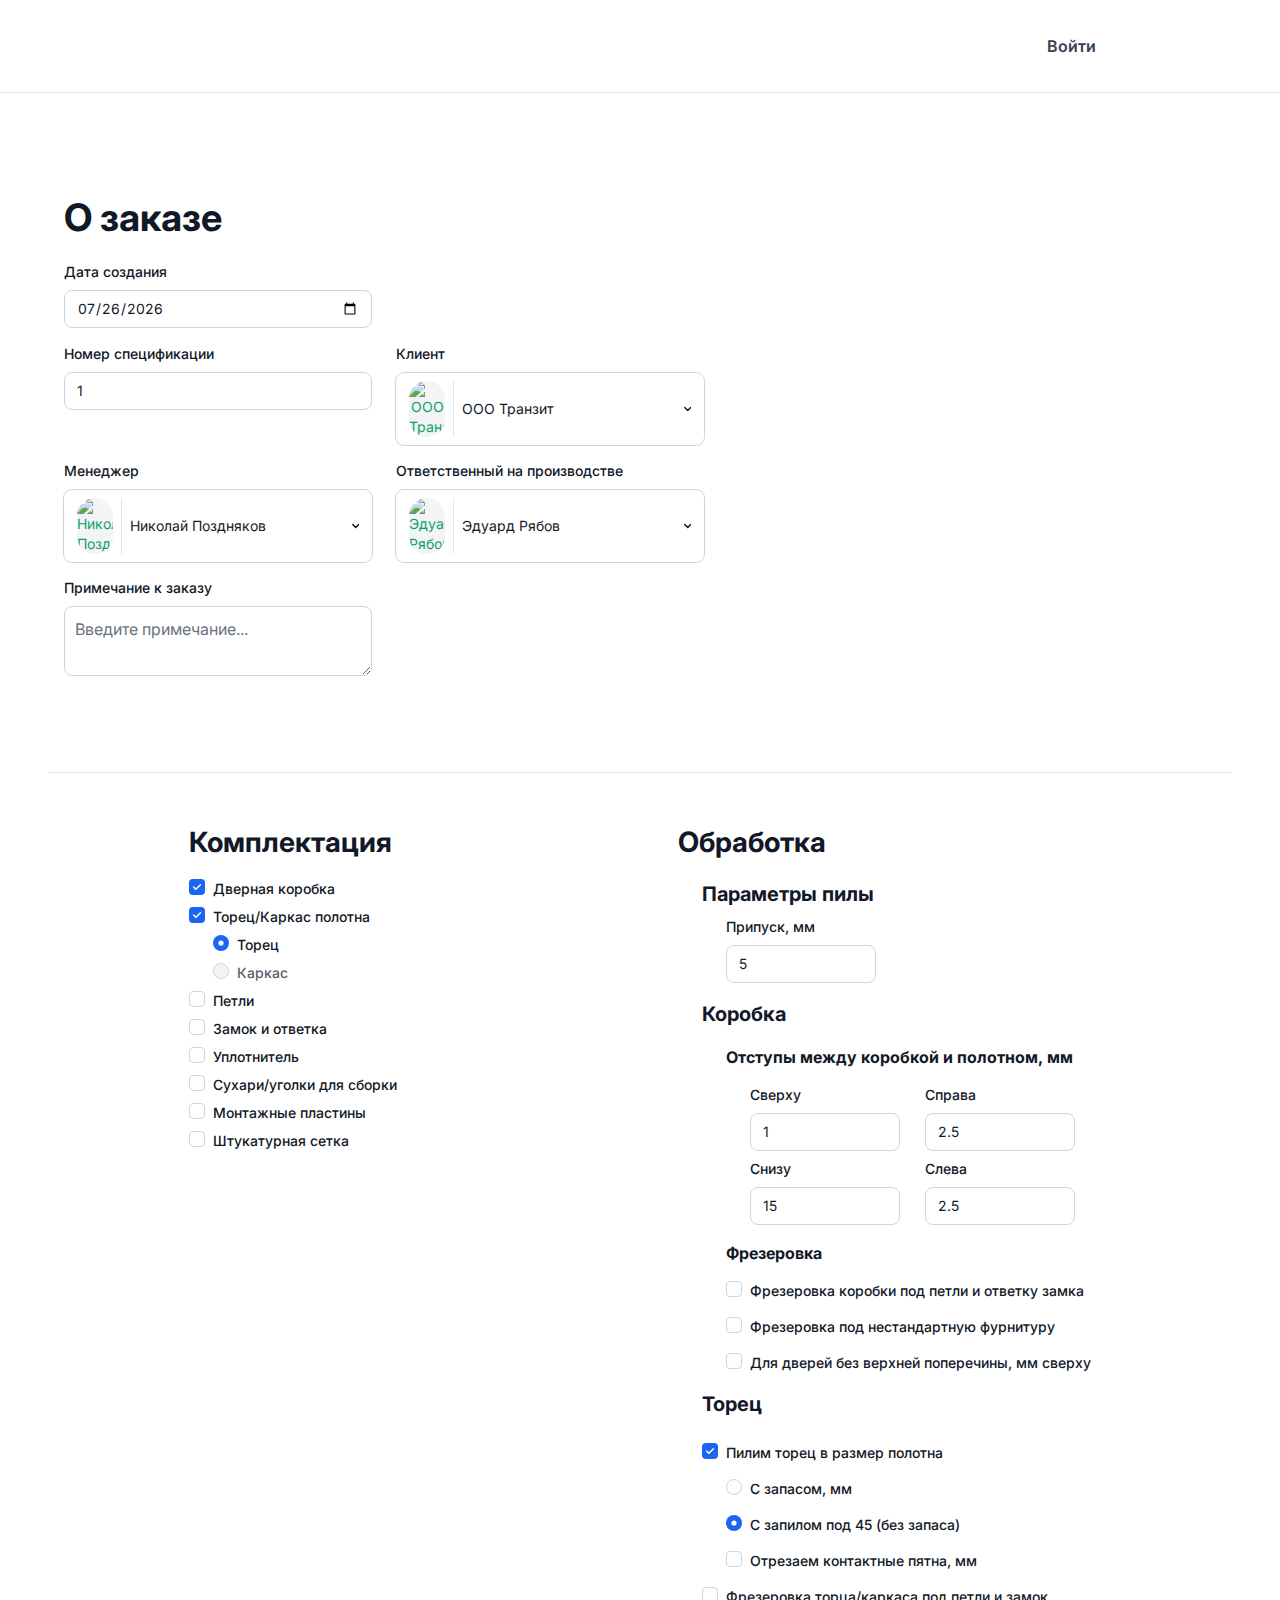
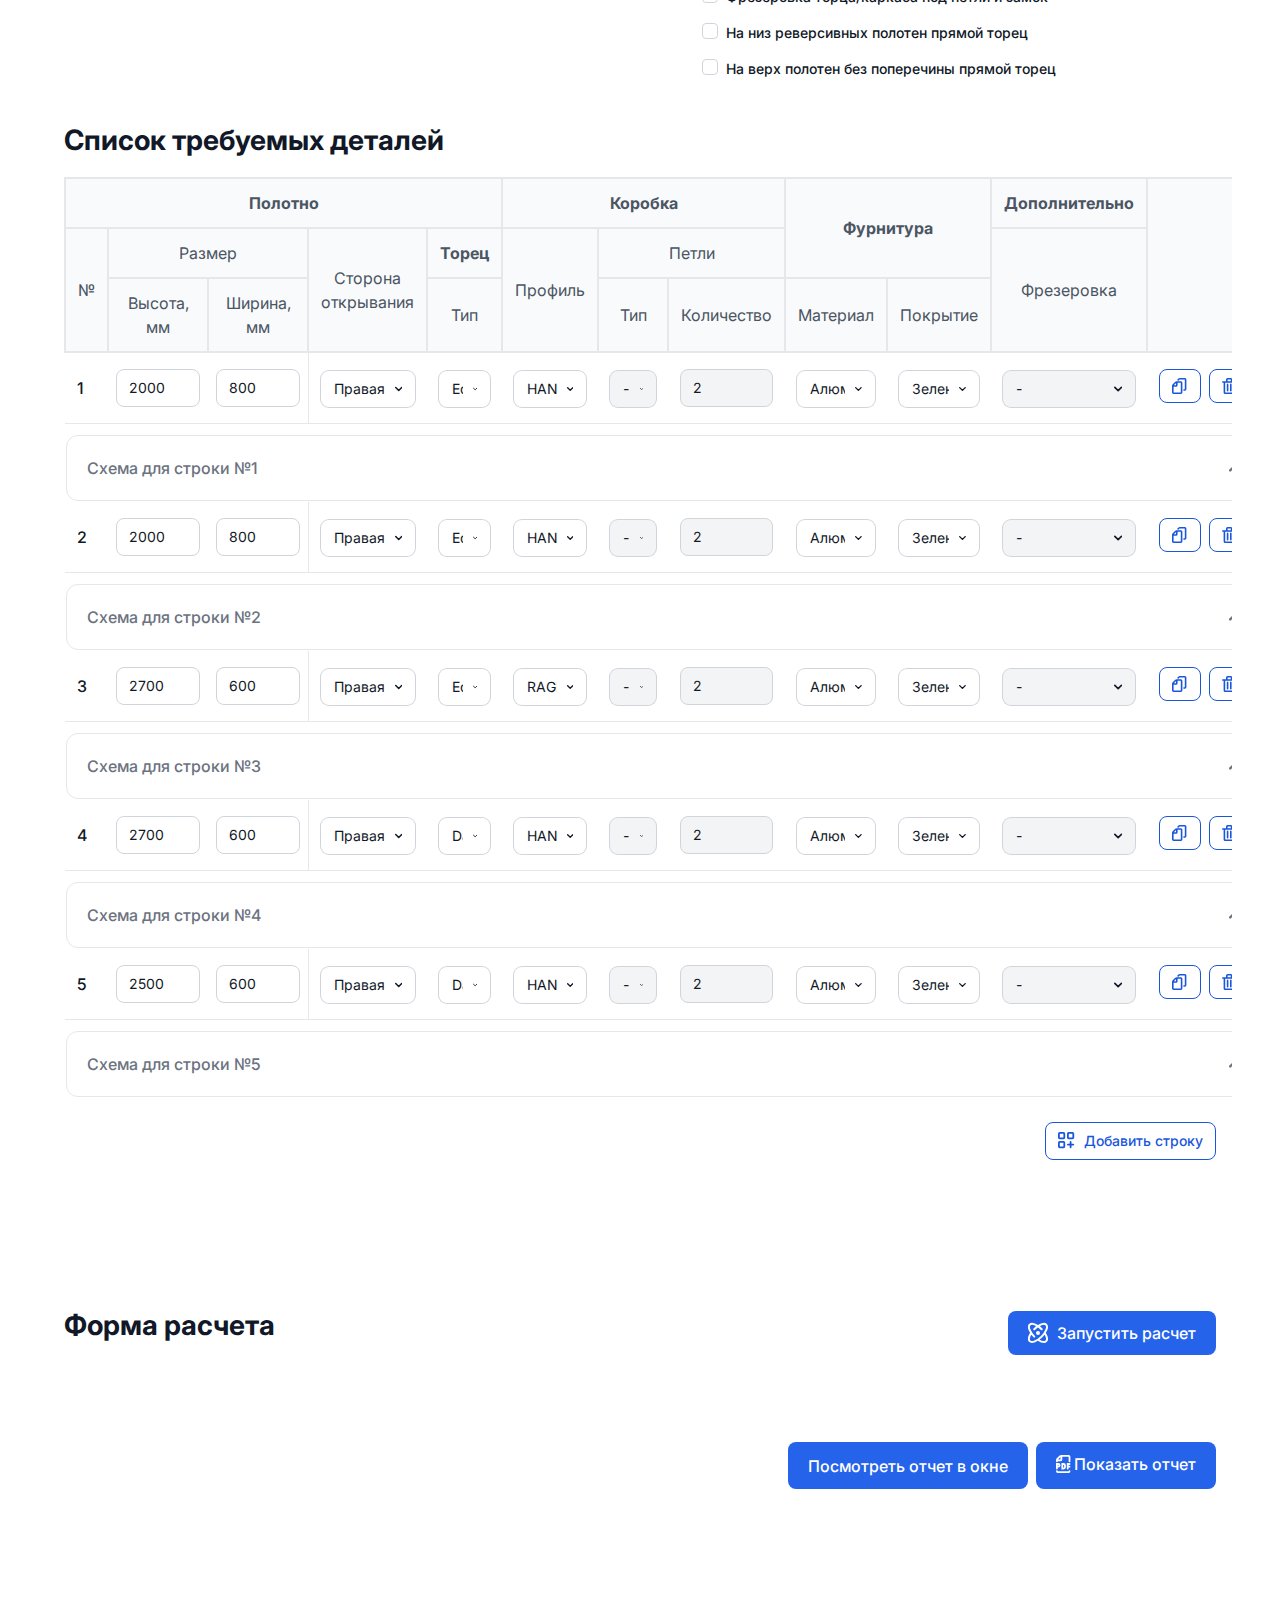
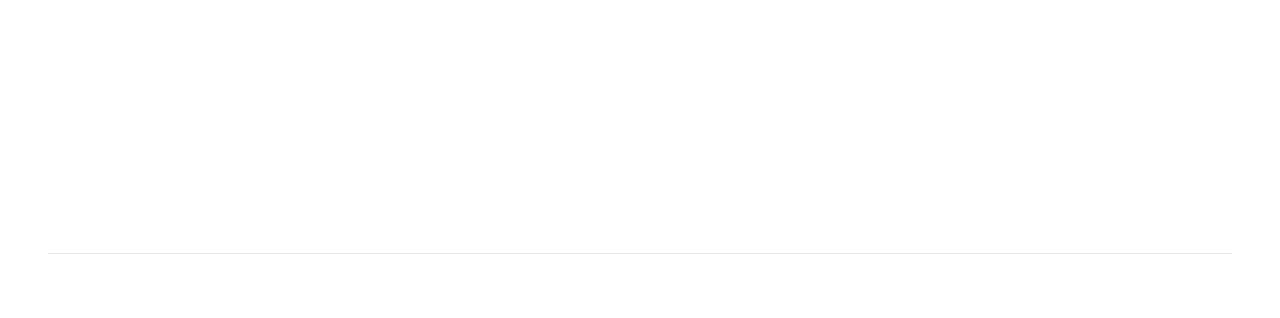
==== commit 4c01d549: "Updates" ====
--- a/order/index.html
+++ b/order/index.html
@@ -17,16 +17,16 @@
 		<link href="../_app/immutable/assets/0.9a2fc6ac.css" rel="stylesheet">
 		<link href="../_app/immutable/assets/Img.1d121e74.css" rel="stylesheet">
 		<link href="../_app/immutable/assets/3.37c3d608.css" rel="stylesheet">
-		<link rel="modulepreload" href="../_app/immutable/entry/start.9436102f.js">
+		<link rel="modulepreload" href="../_app/immutable/entry/start.35f5c6b9.js">
 		<link rel="modulepreload" href="../_app/immutable/chunks/index.8eacf69c.js">
-		<link rel="modulepreload" href="../_app/immutable/chunks/singletons.7935f9da.js">
+		<link rel="modulepreload" href="../_app/immutable/chunks/singletons.785c26b2.js">
 		<link rel="modulepreload" href="../_app/immutable/chunks/index.bfa2c9bd.js">
-		<link rel="modulepreload" href="../_app/immutable/entry/app.f4ea78fb.js">
-		<link rel="modulepreload" href="../_app/immutable/nodes/0.68de7436.js">
+		<link rel="modulepreload" href="../_app/immutable/entry/app.eb2c1267.js">
+		<link rel="modulepreload" href="../_app/immutable/nodes/0.2e8cc813.js">
 		<link rel="modulepreload" href="../_app/immutable/chunks/Img.d6a855d0.js">
 		<link rel="modulepreload" href="../_app/immutable/chunks/all-toast.store.897c6e97.js">
-		<link rel="modulepreload" href="../_app/immutable/nodes/3.123c446c.js">
-		<link rel="modulepreload" href="../_app/immutable/chunks/ResultsForm.93004b4c.js">
+		<link rel="modulepreload" href="../_app/immutable/nodes/3.473938e7.js">
+		<link rel="modulepreload" href="../_app/immutable/chunks/ResultsForm.3b7bbeb5.js">
     <title>Формирование заказа | KLIMOV.RED</title>
 </head>
 <body data-sveltekit-preload-data="hover">
@@ -44,7 +44,7 @@
 
 
 
-<a href="/" title="Официальный сайт | KLIMOV.RED" class="flex items-center group" target="_blank"><img width="150" class="h-auto max-w-full" src="/orders-klimov-red-public/_app/immutable/assets/logo.aec5a0c7.png" alt="">
+<a href="https://mrsky1001.github.io/orders-klimov-red-public/" title="Официальный сайт | KLIMOV.RED" class="flex items-center group" target="_blank"><img width="150" class="h-auto max-w-full" src="/orders-klimov-red-public/_app/immutable/assets/logo.aec5a0c7.png" alt="">
         <span></span></a>
         <button type="button" class="focus:outline-none whitespace-normal m-0.5 rounded-lg focus:ring-2 p-1.5 focus:ring-gray-400  hover:bg-gray-100 dark:hover:bg-gray-600 ml-3 md:hidden" aria-label="Open main menu"><span class="sr-only">Open main menu</span>
     <svg xmlns="http://www.w3.org/2000/svg" width="24" height="24" class="h-6 w-6 shrink-0" aria-label="bars 3" fill="none" viewBox="0 0 24 24" stroke-width="2"><!-- HTML_TAG_START --><path stroke="currentColor" stroke-linecap="round" stroke-linejoin="round" d="M4 6h16M4 12h16M4 18h16"></path> <!-- HTML_TAG_END --></svg></button>
@@ -801,7 +801,7 @@
     <div id="accordion-collapse-body-1" class="hidden" aria-labelledby="accordion-collapse-heading-1"><div class="p-5 border border-gray-200 dark:border-gray-700 dark:bg-gray-900">
 
 
-<div id="drawContainerNAG59_P6eiy-rh-mSd1g4" class="flex flex-col overflow-auto max-w-[100%]"></div>
+<div id="drawContainerytQL1uSsqYVrvEm7-CESc" class="flex flex-col overflow-auto max-w-[100%]"></div>
                             </div></div></div></td>
                     </tr><tr class="border-b dark:bg-gray-700 dark:border-gray-600 hover:bg-[gray]/5 dark:hover:bg-gray-600"><th scope="row" class="px-3 py-4 font-medium text-gray-900 whitespace-nowrap dark:text-white">2</th>
                         <td class="px-2 py-4">
@@ -960,13 +960,13 @@
     <div id="accordion-collapse-body-1" class="hidden" aria-labelledby="accordion-collapse-heading-1"><div class="p-5 border border-gray-200 dark:border-gray-700 dark:bg-gray-900">
 
 
-<div id="drawContainerCgPd_93w8Zw-ecINb91S9" class="flex flex-col overflow-auto max-w-[100%]"></div>
+<div id="drawContainerc9O8hh9ZZNA0Uhuxswcbh" class="flex flex-col overflow-auto max-w-[100%]"></div>
                             </div></div></div></td>
                     </tr><tr class="border-b dark:bg-gray-700 dark:border-gray-600 hover:bg-[gray]/5 dark:hover:bg-gray-600"><th scope="row" class="px-3 py-4 font-medium text-gray-900 whitespace-nowrap dark:text-white">3</th>
                         <td class="px-2 py-4">
 
 
-<input id="heightPiece" type="text" name="heightPiece"  required placeholder="Введите высоту полотна..." title="Введите высоту полотна..." value="3000" class="border border-gray-300 text-sm
+<input id="heightPiece" type="text" name="heightPiece"  required placeholder="Введите высоту полотна..." title="Введите высоту полотна..." value="2700" class="border border-gray-300 text-sm
                      focus:ring-primary-600 focus:border-primary-600 block
                      dark:border-gray-600 dark:placeholder-gray-400 dark:text-white dark:focus:ring-primary-500 dark:focus:border-primary-500
                       w-full text-gray-900 rounded-lg"></td>
@@ -1119,13 +1119,13 @@
     <div id="accordion-collapse-body-1" class="hidden" aria-labelledby="accordion-collapse-heading-1"><div class="p-5 border border-gray-200 dark:border-gray-700 dark:bg-gray-900">
 
 
-<div id="drawContainerrzGh7QWV4xMDUnM-RGKnv" class="flex flex-col overflow-auto max-w-[100%]"></div>
+<div id="drawContainer0BokEZPw_ZlCUgGoH7BkM" class="flex flex-col overflow-auto max-w-[100%]"></div>
                             </div></div></div></td>
                     </tr><tr class="border-b dark:bg-gray-700 dark:border-gray-600 hover:bg-[gray]/5 dark:hover:bg-gray-600"><th scope="row" class="px-3 py-4 font-medium text-gray-900 whitespace-nowrap dark:text-white">4</th>
                         <td class="px-2 py-4">
 
 
-<input id="heightPiece" type="text" name="heightPiece"  required placeholder="Введите высоту полотна..." title="Введите высоту полотна..." value="3000" class="border border-gray-300 text-sm
+<input id="heightPiece" type="text" name="heightPiece"  required placeholder="Введите высоту полотна..." title="Введите высоту полотна..." value="2700" class="border border-gray-300 text-sm
                      focus:ring-primary-600 focus:border-primary-600 block
                      dark:border-gray-600 dark:placeholder-gray-400 dark:text-white dark:focus:ring-primary-500 dark:focus:border-primary-500
                       w-full text-gray-900 rounded-lg"></td>
@@ -1278,13 +1278,13 @@
     <div id="accordion-collapse-body-1" class="hidden" aria-labelledby="accordion-collapse-heading-1"><div class="p-5 border border-gray-200 dark:border-gray-700 dark:bg-gray-900">
 
 
-<div id="drawContainerseK8th_-O8qpNbFMyvq0a" class="flex flex-col overflow-auto max-w-[100%]"></div>
+<div id="drawContainer5PiVWlyB48XyIOCWfLZfR" class="flex flex-col overflow-auto max-w-[100%]"></div>
                             </div></div></div></td>
                     </tr><tr class="border-b dark:bg-gray-700 dark:border-gray-600 hover:bg-[gray]/5 dark:hover:bg-gray-600"><th scope="row" class="px-3 py-4 font-medium text-gray-900 whitespace-nowrap dark:text-white">5</th>
                         <td class="px-2 py-4">
 
 
-<input id="heightPiece" type="text" name="heightPiece"  required placeholder="Введите высоту полотна..." title="Введите высоту полотна..." value="3000" class="border border-gray-300 text-sm
+<input id="heightPiece" type="text" name="heightPiece"  required placeholder="Введите высоту полотна..." title="Введите высоту полотна..." value="2500" class="border border-gray-300 text-sm
                      focus:ring-primary-600 focus:border-primary-600 block
                      dark:border-gray-600 dark:placeholder-gray-400 dark:text-white dark:focus:ring-primary-500 dark:focus:border-primary-500
                       w-full text-gray-900 rounded-lg"></td>
@@ -1437,7 +1437,7 @@
     <div id="accordion-collapse-body-1" class="hidden" aria-labelledby="accordion-collapse-heading-1"><div class="p-5 border border-gray-200 dark:border-gray-700 dark:bg-gray-900">
 
 
-<div id="drawContainerjvpDBUQwFW4x8VLzauksV" class="flex flex-col overflow-auto max-w-[100%]"></div>
+<div id="drawContainerWftqf8TvR2vqzfFgc1Z9Z" class="flex flex-col overflow-auto max-w-[100%]"></div>
                             </div></div></div></td>
                     </tr></tbody></table>
 
@@ -1456,7 +1456,7 @@
         <div class="flex gap-2 justify-end mt-10"><button class="gap-1 inline-flex items-center px-5 py-2.5 font-medium text-center float-right text-white bg-primary-600 rounded-lg focus:ring-4 focus:ring-primary-200 dark:focus:ring-primary-900 hover:bg-primary-700">Посмотреть отчет в окне
             </button>
 
-            <button class="gap-1 px-5 py-2.5 font-medium text-center float-right text-white bg-primary-600 rounded-lg focus:ring-4 focus:ring-primary-200 dark:focus:ring-primary-900 hover:bg-primary-700"><a target="_blank" href="/report" class="inline-flex items-center">
+            <button class="gap-1 px-5 py-2.5 font-medium text-center float-right text-white bg-primary-600 rounded-lg focus:ring-4 focus:ring-primary-200 dark:focus:ring-primary-900 hover:bg-primary-700"><a target="_blank" href="/orders-klimov-red-public/report" class="inline-flex items-center">
 
 
 <svg class="" aria-hidden="true" fill="transparent" viewBox="0 0 20 20" width="18" data-view-component="true"><path stroke="currentColor" stroke-linecap="round" stroke-width="2" d="M1 18a.969.969 0 0 0 .933 1h12.134A.97.97 0 0 0 15 18M1 7V5.828a2 2 0 0 1 .586-1.414l2.828-2.828A2 2 0 0 1 5.828 1h8.239A.97.97 0 0 1 15 2v5M6 1v4a1 1 0 0 1-1 1H1m0 9v-5h1.5a1.5 1.5 0 1 1 0 3H1m12 2v-5h2m-2 3h2m-8-3v5h1.375A1.626 1.626 0 0 0 10 13.375v-1.75A1.626 1.626 0 0 0 8.375 10H7Z"></path></svg> Показать отчет
@@ -1478,7 +1478,7 @@
 			
 			<script>
 				{
-					__sveltekit_gg53h6 = {
+					__sveltekit_192rshe = {
 						base: new URL("..", location).pathname.slice(0, -1),
 						env: {}
 					};
@@ -1488,8 +1488,8 @@
 					const data = [null,null];
 
 					Promise.all([
-						import("../_app/immutable/entry/start.9436102f.js"),
-						import("../_app/immutable/entry/app.f4ea78fb.js")
+						import("../_app/immutable/entry/start.35f5c6b9.js"),
+						import("../_app/immutable/entry/app.eb2c1267.js")
 					]).then(([kit, app]) => {
 						kit.start(app, element, {
 							node_ids: [0, 3],
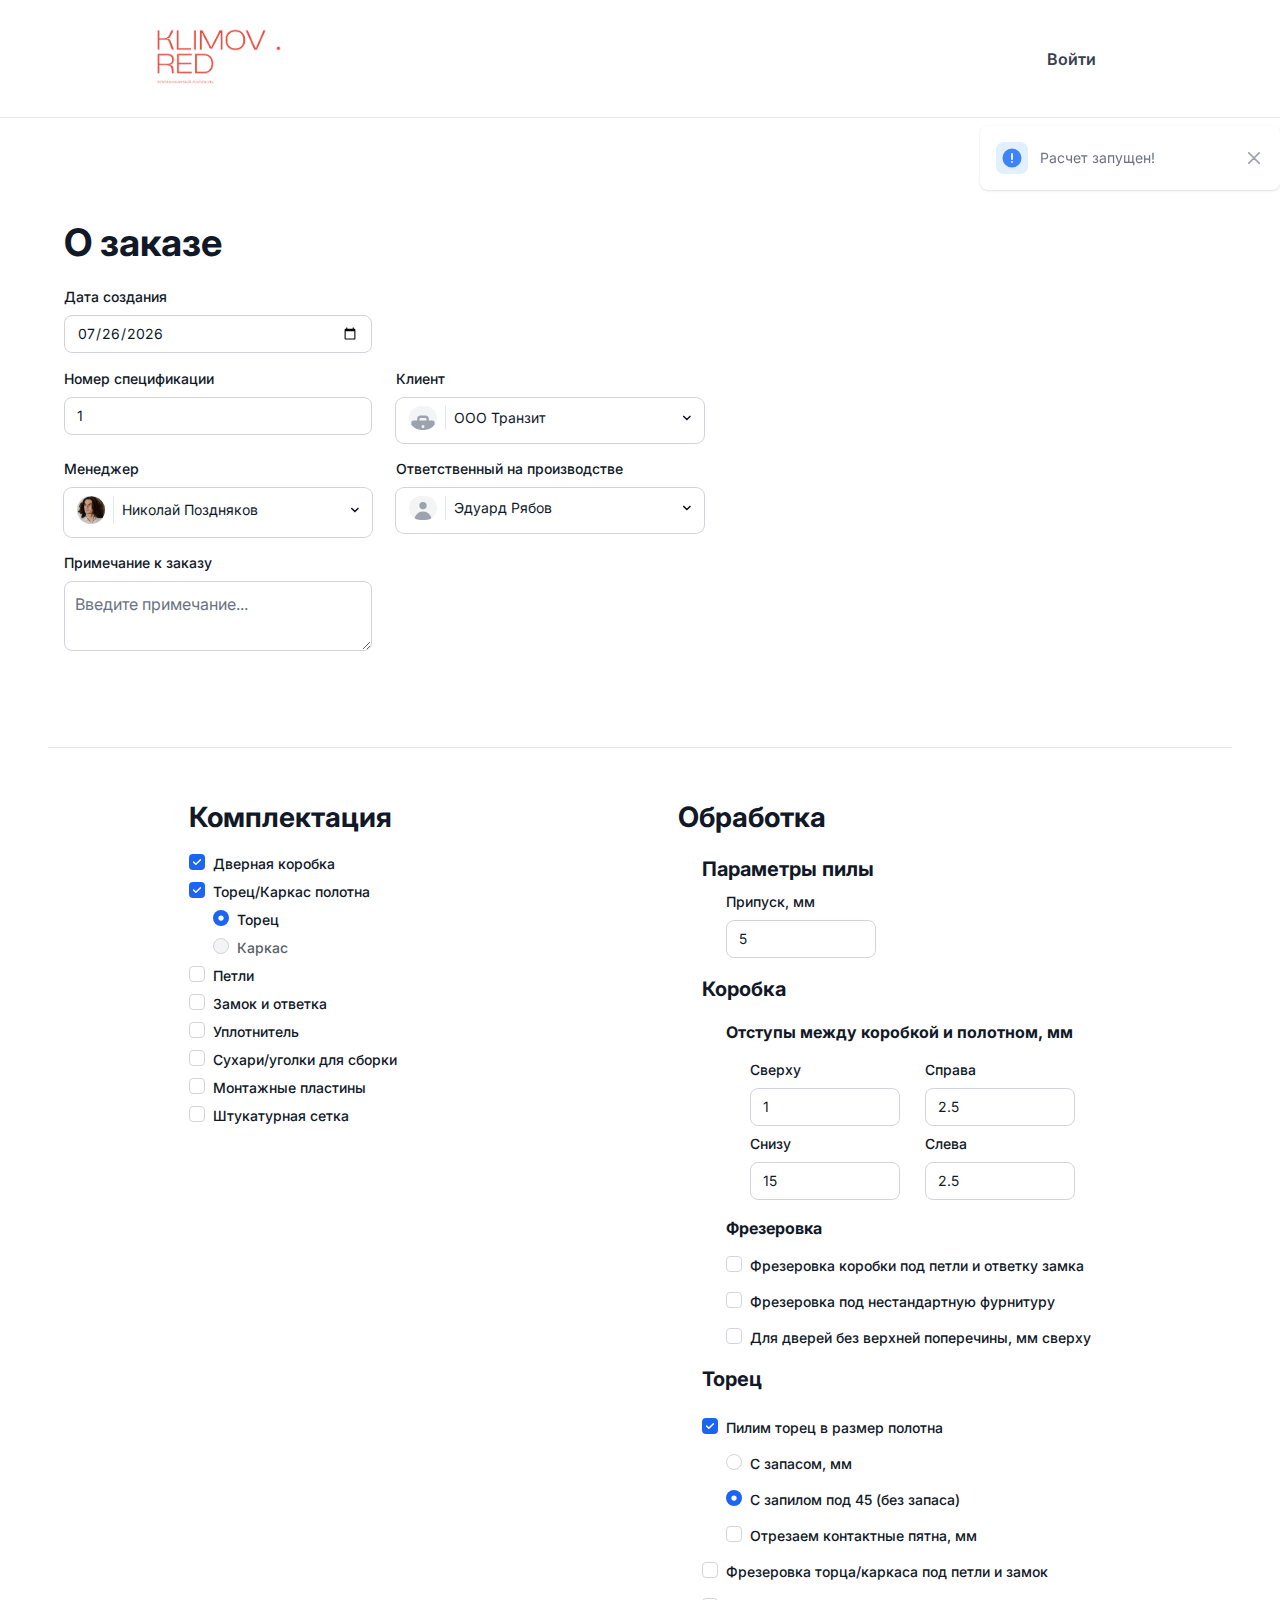
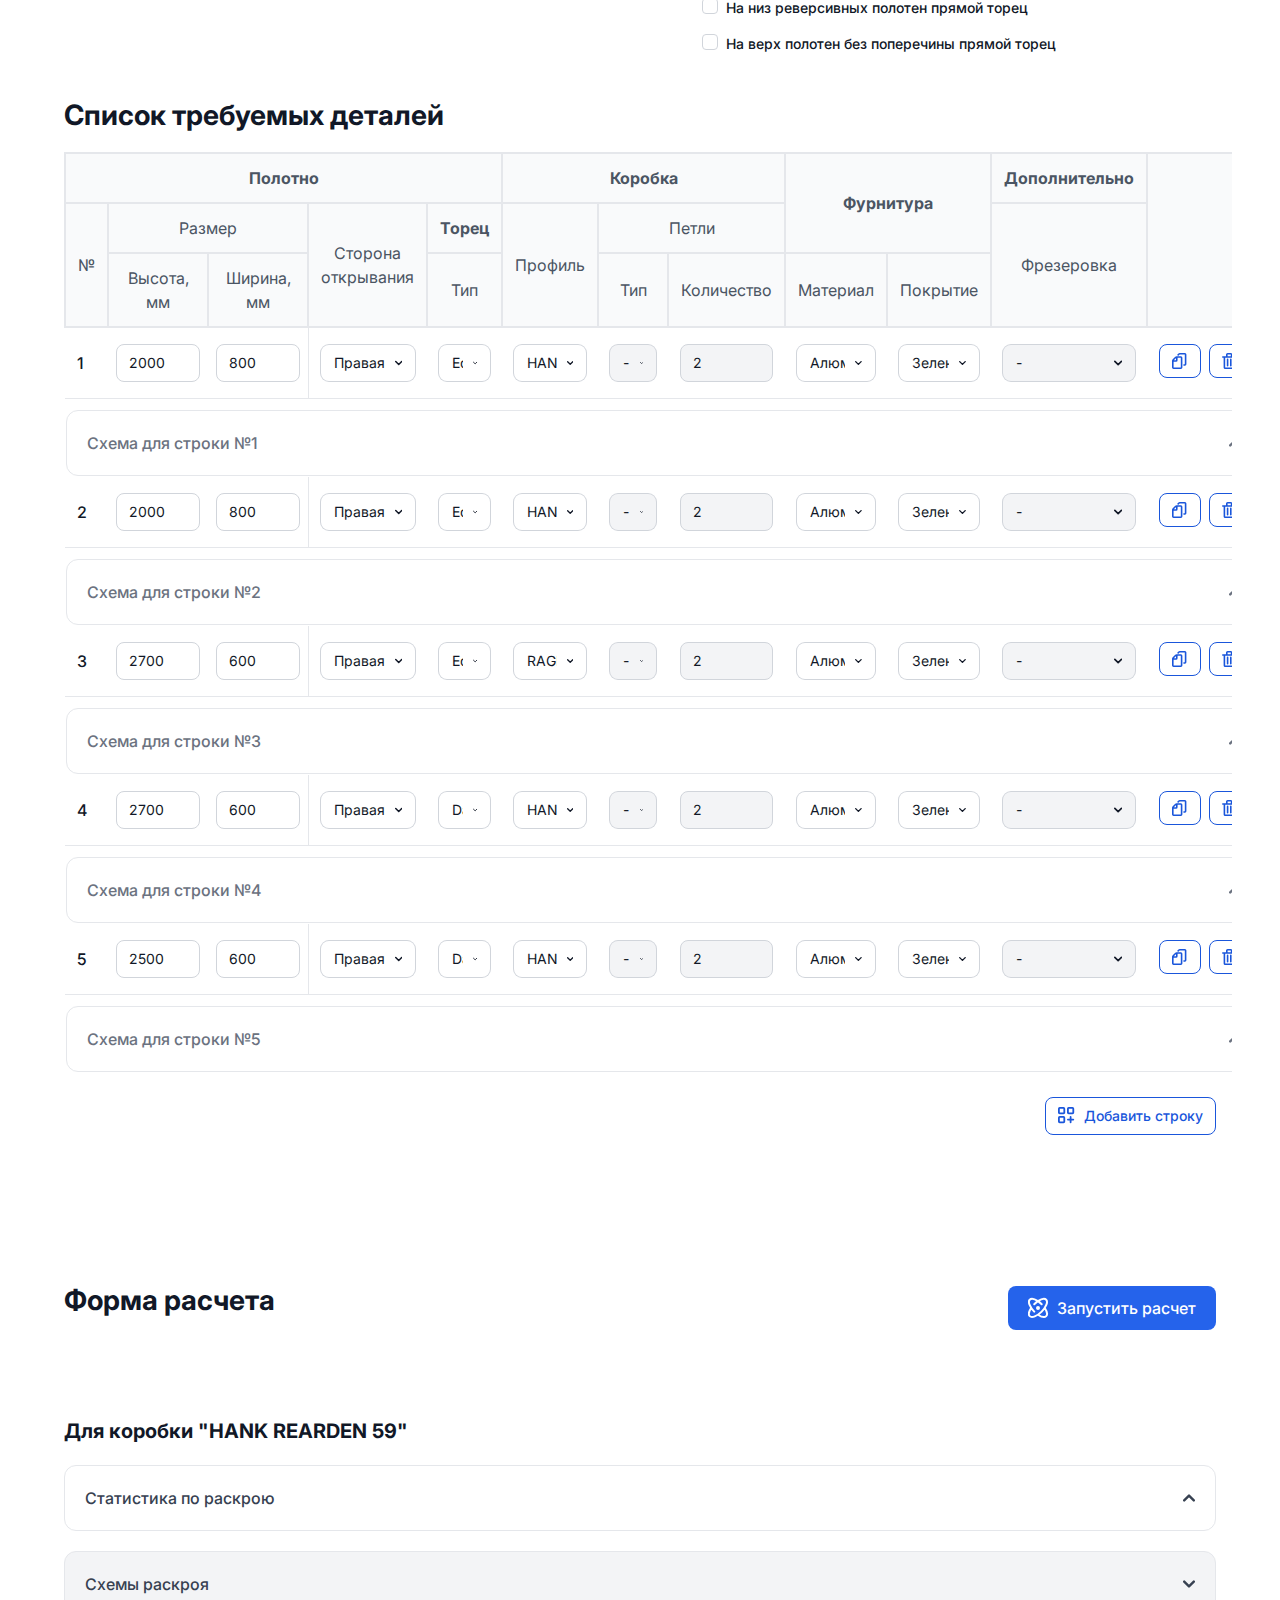
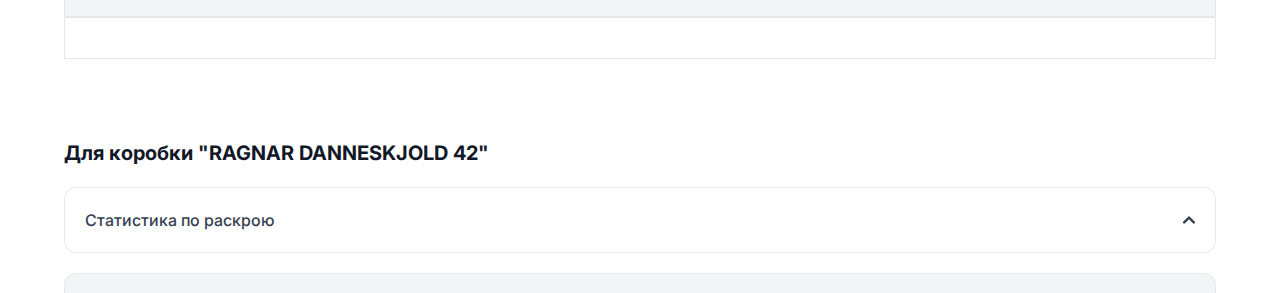
==== commit 896d85a3: "Updates" ====
--- a/order/index.html
+++ b/order/index.html
@@ -17,16 +17,16 @@
 		<link href="../_app/immutable/assets/0.9a2fc6ac.css" rel="stylesheet">
 		<link href="../_app/immutable/assets/Img.1d121e74.css" rel="stylesheet">
 		<link href="../_app/immutable/assets/3.37c3d608.css" rel="stylesheet">
-		<link rel="modulepreload" href="../_app/immutable/entry/start.35f5c6b9.js">
+		<link rel="modulepreload" href="../_app/immutable/entry/start.ff9051da.js">
 		<link rel="modulepreload" href="../_app/immutable/chunks/index.8eacf69c.js">
-		<link rel="modulepreload" href="../_app/immutable/chunks/singletons.785c26b2.js">
+		<link rel="modulepreload" href="../_app/immutable/chunks/singletons.570da1cb.js">
 		<link rel="modulepreload" href="../_app/immutable/chunks/index.bfa2c9bd.js">
-		<link rel="modulepreload" href="../_app/immutable/entry/app.eb2c1267.js">
+		<link rel="modulepreload" href="../_app/immutable/entry/app.679d7255.js">
 		<link rel="modulepreload" href="../_app/immutable/nodes/0.2e8cc813.js">
 		<link rel="modulepreload" href="../_app/immutable/chunks/Img.d6a855d0.js">
 		<link rel="modulepreload" href="../_app/immutable/chunks/all-toast.store.897c6e97.js">
-		<link rel="modulepreload" href="../_app/immutable/nodes/3.473938e7.js">
-		<link rel="modulepreload" href="../_app/immutable/chunks/ResultsForm.3b7bbeb5.js">
+		<link rel="modulepreload" href="../_app/immutable/nodes/3.7b18c150.js">
+		<link rel="modulepreload" href="../_app/immutable/chunks/ResultsForm.fa866f54.js">
     <title>Формирование заказа | KLIMOV.RED</title>
 </head>
 <body data-sveltekit-preload-data="hover">
@@ -44,7 +44,7 @@
 
 
 
-<a href="https://mrsky1001.github.io/orders-klimov-red-public/" title="Официальный сайт | KLIMOV.RED" class="flex items-center group" target="_blank"><img width="150" class="h-auto max-w-full" src="/orders-klimov-red-public/_app/immutable/assets/logo.aec5a0c7.png" alt="">
+<a href="https://mrsky1001.github.io/orders-klimov-red-public/" title="Официальный сайт | KLIMOV.RED" class="flex items-center group" target="_blank"><img width="150" class="h-auto max-w-full" src="/_app/immutable/assets/logo.aec5a0c7.png" alt="">
         <span></span></a>
         <button type="button" class="focus:outline-none whitespace-normal m-0.5 rounded-lg focus:ring-2 p-1.5 focus:ring-gray-400  hover:bg-gray-100 dark:hover:bg-gray-600 ml-3 md:hidden" aria-label="Open main menu"><span class="sr-only">Open main menu</span>
     <svg xmlns="http://www.w3.org/2000/svg" width="24" height="24" class="h-6 w-6 shrink-0" aria-label="bars 3" fill="none" viewBox="0 0 24 24" stroke-width="2"><!-- HTML_TAG_START --><path stroke="currentColor" stroke-linecap="round" stroke-linejoin="round" d="M4 6h16M4 12h16M4 18h16"></path> <!-- HTML_TAG_END --></svg></button>
@@ -82,7 +82,7 @@
         
 
 
-<input id="creatingDate" type="text" name="creatingDate"  required placeholder="Выберите дату..." title="Выберите дату..." value="2023-09-14" class="border border-gray-300 text-sm
+<input id="creatingDate" type="text" name="creatingDate"  required placeholder="Выберите дату..." title="Выберите дату..." value="2023-10-04" class="border border-gray-300 text-sm
                      focus:ring-primary-600 focus:border-primary-600 block
                      dark:border-gray-600 dark:placeholder-gray-400 dark:text-white dark:focus:ring-primary-500 dark:focus:border-primary-500
                       w-full text-gray-900 rounded-lg"></div></div>
@@ -121,11 +121,11 @@
 <button id="dropdownDefaultButton" class="relative bg-[white] border border-[transparent] rounded-lg  text-sm z-0 ring-1 ring-gray-300 focus:shadow-outline focus:ring-blue-600 focus:border-blue-600 w-full mt-[1px] px-[12px] py-[7px] dark:bg-gray-700 dark:border-gray-600 dark:placeholder-gray-400 dark:text-white dark:focus:ring-blue-500 dark:focus:border-blue-500 text-gray" type="button" title="Выберите клиента..." ><div class="relative z-1 bg-[transparent] inline-flex justify-between items-center">
         <input class="z-[-1] w-full bg-white " value="Выберите клиента..." disabled>
         <svg class="w-2.5 h-2.5 ml-2.5" aria-hidden="true" xmlns="http://www.w3.org/2000/svg" fill="none" viewBox="0 0 10 6"><path stroke="currentColor" stroke-linecap="round" stroke-linejoin="round" stroke-width="2" d="m1 1 4 4 4-4"></path></svg></div></button>
-<div id="dropdown" hidden class="w-auto absolute z-10 bg-[white] divide-y divide-gray-100 rounded-lg shadow w-44 dark:bg-gray-700"><ul class="text-sm py-2 text-gray-700 dark:text-gray-200" aria-labelledby="dropdownDefaultButton"><li><a href="#" class="flex items-center px-4 py-2 dark:hover:bg-gray-600 dark:hover:text-white  text-white bg-primary-500 "><div  class="divide-x-2 pr-2 mr-2 border-r"><img class="h-auto max-w-full w-9 h-9  rounded-full bg-gray-100 text-green-500" src="/orders-klimov-red-public/imgs/company/avatar_company.svg" alt="ООО Транзит"></div>
+<div id="dropdown" hidden class="w-auto absolute z-10 bg-[white] divide-y divide-gray-100 rounded-lg shadow w-44 dark:bg-gray-700"><ul class="text-sm py-2 text-gray-700 dark:text-gray-200" aria-labelledby="dropdownDefaultButton"><li><a href="#" class="flex items-center px-4 py-2 dark:hover:bg-gray-600 dark:hover:text-white  text-white bg-primary-500 "><div  class="divide-x-2 pr-2 mr-2 border-r"><img class="h-auto max-w-full w-9 h-9  rounded-full bg-gray-100 text-green-500" src="/imgs/company/avatar_company.svg" alt="ООО Транзит"></div>
                     ООО Транзит</a>
-            </li><li><a href="#" class="flex items-center px-4 py-2 dark:hover:bg-gray-600 dark:hover:text-white  hover:bg-gray-200"><div  class="divide-x-2 pr-2 mr-2 border-r"><img class="h-auto max-w-full w-9 h-9  rounded-full bg-gray-100 text-green-500" src="/orders-klimov-red-public/imgs/company/avatar_company.svg" alt="ИП Иванов"></div>
+            </li><li><a href="#" class="flex items-center px-4 py-2 dark:hover:bg-gray-600 dark:hover:text-white  hover:bg-gray-200"><div  class="divide-x-2 pr-2 mr-2 border-r"><img class="h-auto max-w-full w-9 h-9  rounded-full bg-gray-100 text-green-500" src="/imgs/company/avatar_company.svg" alt="ИП Иванов"></div>
                     ИП Иванов</a>
-            </li><li><a href="#" class="flex items-center px-4 py-2 dark:hover:bg-gray-600 dark:hover:text-white  hover:bg-gray-200"><div  class="divide-x-2 pr-2 mr-2 border-r"><img class="h-auto max-w-full w-9 h-9  rounded-full bg-gray-100 text-green-500" src="/orders-klimov-red-public/imgs/company/avatar_company.svg" alt="Самозанятый Ласточкин"></div>
+            </li><li><a href="#" class="flex items-center px-4 py-2 dark:hover:bg-gray-600 dark:hover:text-white  hover:bg-gray-200"><div  class="divide-x-2 pr-2 mr-2 border-r"><img class="h-auto max-w-full w-9 h-9  rounded-full bg-gray-100 text-green-500" src="/imgs/company/avatar_company.svg" alt="Самозанятый Ласточкин"></div>
                     Самозанятый Ласточкин</a>
             </li></ul>
 </div></div>
@@ -147,9 +147,9 @@
 <button id="dropdownDefaultButton" class="relative bg-[white] border border-[transparent] rounded-lg  text-sm z-0 ring-1 ring-gray-300 focus:shadow-outline focus:ring-blue-600 focus:border-blue-600 w-full mt-[1px] px-[12px] py-[7px] dark:bg-gray-700 dark:border-gray-600 dark:placeholder-gray-400 dark:text-white dark:focus:ring-blue-500 dark:focus:border-blue-500 text-gray" type="button" title="Выберите менеджера..." ><div class="relative z-1 bg-[transparent] inline-flex justify-between items-center">
         <input class="z-[-1] w-full bg-white " value="Выберите менеджера..." disabled>
         <svg class="w-2.5 h-2.5 ml-2.5" aria-hidden="true" xmlns="http://www.w3.org/2000/svg" fill="none" viewBox="0 0 10 6"><path stroke="currentColor" stroke-linecap="round" stroke-linejoin="round" stroke-width="2" d="m1 1 4 4 4-4"></path></svg></div></button>
-<div id="dropdown" hidden class="w-auto absolute z-10 bg-[white] divide-y divide-gray-100 rounded-lg shadow w-44 dark:bg-gray-700"><ul class="text-sm py-2 text-gray-700 dark:text-gray-200" aria-labelledby="dropdownDefaultButton"><li><a href="#" class="flex items-center px-4 py-2 dark:hover:bg-gray-600 dark:hover:text-white  text-white bg-primary-500 "><div  class="divide-x-2 pr-2 mr-2 border-r"><img class="h-auto max-w-full w-9 h-9  rounded-full bg-gray-100 text-green-500" src="/orders-klimov-red-public/imgs/user/managers/manager.png" alt="Николай Поздняков"></div>
+<div id="dropdown" hidden class="w-auto absolute z-10 bg-[white] divide-y divide-gray-100 rounded-lg shadow w-44 dark:bg-gray-700"><ul class="text-sm py-2 text-gray-700 dark:text-gray-200" aria-labelledby="dropdownDefaultButton"><li><a href="#" class="flex items-center px-4 py-2 dark:hover:bg-gray-600 dark:hover:text-white  text-white bg-primary-500 "><div  class="divide-x-2 pr-2 mr-2 border-r"><img class="h-auto max-w-full w-9 h-9  rounded-full bg-gray-100 text-green-500" src="/imgs/user/managers/manager.png" alt="Николай Поздняков"></div>
                     Николай Поздняков</a>
-            </li><li><a href="#" class="flex items-center px-4 py-2 dark:hover:bg-gray-600 dark:hover:text-white  hover:bg-gray-200"><div  class="divide-x-2 pr-2 mr-2 border-r"><img class="h-auto max-w-full w-9 h-9  rounded-full bg-gray-100 text-green-500" src="/orders-klimov-red-public/imgs/user/avatar.svg" alt="Дмитрий Рудин"></div>
+            </li><li><a href="#" class="flex items-center px-4 py-2 dark:hover:bg-gray-600 dark:hover:text-white  hover:bg-gray-200"><div  class="divide-x-2 pr-2 mr-2 border-r"><img class="h-auto max-w-full w-9 h-9  rounded-full bg-gray-100 text-green-500" src="/imgs/user/avatar.svg" alt="Дмитрий Рудин"></div>
                     Дмитрий Рудин</a>
             </li></ul>
 </div></div>
@@ -171,9 +171,9 @@
 <button id="dropdownDefaultButton" class="relative bg-[white] border border-[transparent] rounded-lg  text-sm z-0 ring-1 ring-gray-300 focus:shadow-outline focus:ring-blue-600 focus:border-blue-600 w-full mt-[1px] px-[12px] py-[7px] dark:bg-gray-700 dark:border-gray-600 dark:placeholder-gray-400 dark:text-white dark:focus:ring-blue-500 dark:focus:border-blue-500 text-gray" type="button" title="Выберите сотрудника..." ><div class="relative z-1 bg-[transparent] inline-flex justify-between items-center">
         <input class="z-[-1] w-full bg-white " value="Выберите сотрудника..." disabled>
         <svg class="w-2.5 h-2.5 ml-2.5" aria-hidden="true" xmlns="http://www.w3.org/2000/svg" fill="none" viewBox="0 0 10 6"><path stroke="currentColor" stroke-linecap="round" stroke-linejoin="round" stroke-width="2" d="m1 1 4 4 4-4"></path></svg></div></button>
-<div id="dropdown" hidden class="w-auto absolute z-10 bg-[white] divide-y divide-gray-100 rounded-lg shadow w-44 dark:bg-gray-700"><ul class="text-sm py-2 text-gray-700 dark:text-gray-200" aria-labelledby="dropdownDefaultButton"><li><a href="#" class="flex items-center px-4 py-2 dark:hover:bg-gray-600 dark:hover:text-white  text-white bg-primary-500 "><div  class="divide-x-2 pr-2 mr-2 border-r"><img class="h-auto max-w-full w-9 h-9  rounded-full bg-gray-100 text-green-500" src="/orders-klimov-red-public/imgs/user/avatar.svg" alt="Эдуард Рябов"></div>
+<div id="dropdown" hidden class="w-auto absolute z-10 bg-[white] divide-y divide-gray-100 rounded-lg shadow w-44 dark:bg-gray-700"><ul class="text-sm py-2 text-gray-700 dark:text-gray-200" aria-labelledby="dropdownDefaultButton"><li><a href="#" class="flex items-center px-4 py-2 dark:hover:bg-gray-600 dark:hover:text-white  text-white bg-primary-500 "><div  class="divide-x-2 pr-2 mr-2 border-r"><img class="h-auto max-w-full w-9 h-9  rounded-full bg-gray-100 text-green-500" src="/imgs/user/avatar.svg" alt="Эдуард Рябов"></div>
                     Эдуард Рябов</a>
-            </li><li><a href="#" class="flex items-center px-4 py-2 dark:hover:bg-gray-600 dark:hover:text-white  hover:bg-gray-200"><div  class="divide-x-2 pr-2 mr-2 border-r"><img class="h-auto max-w-full w-9 h-9  rounded-full bg-gray-100 text-green-500" src="/orders-klimov-red-public/imgs/user/avatar.svg" alt="Василий Петров"></div>
+            </li><li><a href="#" class="flex items-center px-4 py-2 dark:hover:bg-gray-600 dark:hover:text-white  hover:bg-gray-200"><div  class="divide-x-2 pr-2 mr-2 border-r"><img class="h-auto max-w-full w-9 h-9  rounded-full bg-gray-100 text-green-500" src="/imgs/user/avatar.svg" alt="Василий Петров"></div>
                     Василий Петров</a>
             </li></ul>
 </div></div>
@@ -801,7 +801,7 @@
     <div id="accordion-collapse-body-1" class="hidden" aria-labelledby="accordion-collapse-heading-1"><div class="p-5 border border-gray-200 dark:border-gray-700 dark:bg-gray-900">
 
 
-<div id="drawContainerytQL1uSsqYVrvEm7-CESc" class="flex flex-col overflow-auto max-w-[100%]"></div>
+<div id="drawContainers8W5ZTet-zjr5Kc3yox_P" class="flex flex-col overflow-auto max-w-[100%]"></div>
                             </div></div></div></td>
                     </tr><tr class="border-b dark:bg-gray-700 dark:border-gray-600 hover:bg-[gray]/5 dark:hover:bg-gray-600"><th scope="row" class="px-3 py-4 font-medium text-gray-900 whitespace-nowrap dark:text-white">2</th>
                         <td class="px-2 py-4">
@@ -960,7 +960,7 @@
     <div id="accordion-collapse-body-1" class="hidden" aria-labelledby="accordion-collapse-heading-1"><div class="p-5 border border-gray-200 dark:border-gray-700 dark:bg-gray-900">
 
 
-<div id="drawContainerc9O8hh9ZZNA0Uhuxswcbh" class="flex flex-col overflow-auto max-w-[100%]"></div>
+<div id="drawContainerNHBdGiUsN4OtlFkLfW8PL" class="flex flex-col overflow-auto max-w-[100%]"></div>
                             </div></div></div></td>
                     </tr><tr class="border-b dark:bg-gray-700 dark:border-gray-600 hover:bg-[gray]/5 dark:hover:bg-gray-600"><th scope="row" class="px-3 py-4 font-medium text-gray-900 whitespace-nowrap dark:text-white">3</th>
                         <td class="px-2 py-4">
@@ -1119,7 +1119,7 @@
     <div id="accordion-collapse-body-1" class="hidden" aria-labelledby="accordion-collapse-heading-1"><div class="p-5 border border-gray-200 dark:border-gray-700 dark:bg-gray-900">
 
 
-<div id="drawContainer0BokEZPw_ZlCUgGoH7BkM" class="flex flex-col overflow-auto max-w-[100%]"></div>
+<div id="drawContainerYJynWk80a6twR_MuRgmcu" class="flex flex-col overflow-auto max-w-[100%]"></div>
                             </div></div></div></td>
                     </tr><tr class="border-b dark:bg-gray-700 dark:border-gray-600 hover:bg-[gray]/5 dark:hover:bg-gray-600"><th scope="row" class="px-3 py-4 font-medium text-gray-900 whitespace-nowrap dark:text-white">4</th>
                         <td class="px-2 py-4">
@@ -1278,7 +1278,7 @@
     <div id="accordion-collapse-body-1" class="hidden" aria-labelledby="accordion-collapse-heading-1"><div class="p-5 border border-gray-200 dark:border-gray-700 dark:bg-gray-900">
 
 
-<div id="drawContainer5PiVWlyB48XyIOCWfLZfR" class="flex flex-col overflow-auto max-w-[100%]"></div>
+<div id="drawContainerkXjUSlAWels2vpMEw2viJ" class="flex flex-col overflow-auto max-w-[100%]"></div>
                             </div></div></div></td>
                     </tr><tr class="border-b dark:bg-gray-700 dark:border-gray-600 hover:bg-[gray]/5 dark:hover:bg-gray-600"><th scope="row" class="px-3 py-4 font-medium text-gray-900 whitespace-nowrap dark:text-white">5</th>
                         <td class="px-2 py-4">
@@ -1437,7 +1437,7 @@
     <div id="accordion-collapse-body-1" class="hidden" aria-labelledby="accordion-collapse-heading-1"><div class="p-5 border border-gray-200 dark:border-gray-700 dark:bg-gray-900">
 
 
-<div id="drawContainerWftqf8TvR2vqzfFgc1Z9Z" class="flex flex-col overflow-auto max-w-[100%]"></div>
+<div id="drawContainerntCJ9A4UcQQB72fMjSzX6" class="flex flex-col overflow-auto max-w-[100%]"></div>
                             </div></div></div></td>
                     </tr></tbody></table>
 
@@ -1456,7 +1456,7 @@
         <div class="flex gap-2 justify-end mt-10"><button class="gap-1 inline-flex items-center px-5 py-2.5 font-medium text-center float-right text-white bg-primary-600 rounded-lg focus:ring-4 focus:ring-primary-200 dark:focus:ring-primary-900 hover:bg-primary-700">Посмотреть отчет в окне
             </button>
 
-            <button class="gap-1 px-5 py-2.5 font-medium text-center float-right text-white bg-primary-600 rounded-lg focus:ring-4 focus:ring-primary-200 dark:focus:ring-primary-900 hover:bg-primary-700"><a target="_blank" href="/orders-klimov-red-public/report" class="inline-flex items-center">
+            <button class="gap-1 px-5 py-2.5 font-medium text-center float-right text-white bg-primary-600 rounded-lg focus:ring-4 focus:ring-primary-200 dark:focus:ring-primary-900 hover:bg-primary-700"><a target="_blank" href="/report" class="inline-flex items-center">
 
 
 <svg class="" aria-hidden="true" fill="transparent" viewBox="0 0 20 20" width="18" data-view-component="true"><path stroke="currentColor" stroke-linecap="round" stroke-width="2" d="M1 18a.969.969 0 0 0 .933 1h12.134A.97.97 0 0 0 15 18M1 7V5.828a2 2 0 0 1 .586-1.414l2.828-2.828A2 2 0 0 1 5.828 1h8.239A.97.97 0 0 1 15 2v5M6 1v4a1 1 0 0 1-1 1H1m0 9v-5h1.5a1.5 1.5 0 1 1 0 3H1m12 2v-5h2m-2 3h2m-8-3v5h1.375A1.626 1.626 0 0 0 10 13.375v-1.75A1.626 1.626 0 0 0 8.375 10H7Z"></path></svg> Показать отчет
@@ -1478,7 +1478,7 @@
 			
 			<script>
 				{
-					__sveltekit_192rshe = {
+					__sveltekit_5y3l11 = {
 						base: new URL("..", location).pathname.slice(0, -1),
 						env: {}
 					};
@@ -1488,8 +1488,8 @@
 					const data = [null,null];
 
 					Promise.all([
-						import("../_app/immutable/entry/start.35f5c6b9.js"),
-						import("../_app/immutable/entry/app.eb2c1267.js")
+						import("../_app/immutable/entry/start.ff9051da.js"),
+						import("../_app/immutable/entry/app.679d7255.js")
 					]).then(([kit, app]) => {
 						kit.start(app, element, {
 							node_ids: [0, 3],
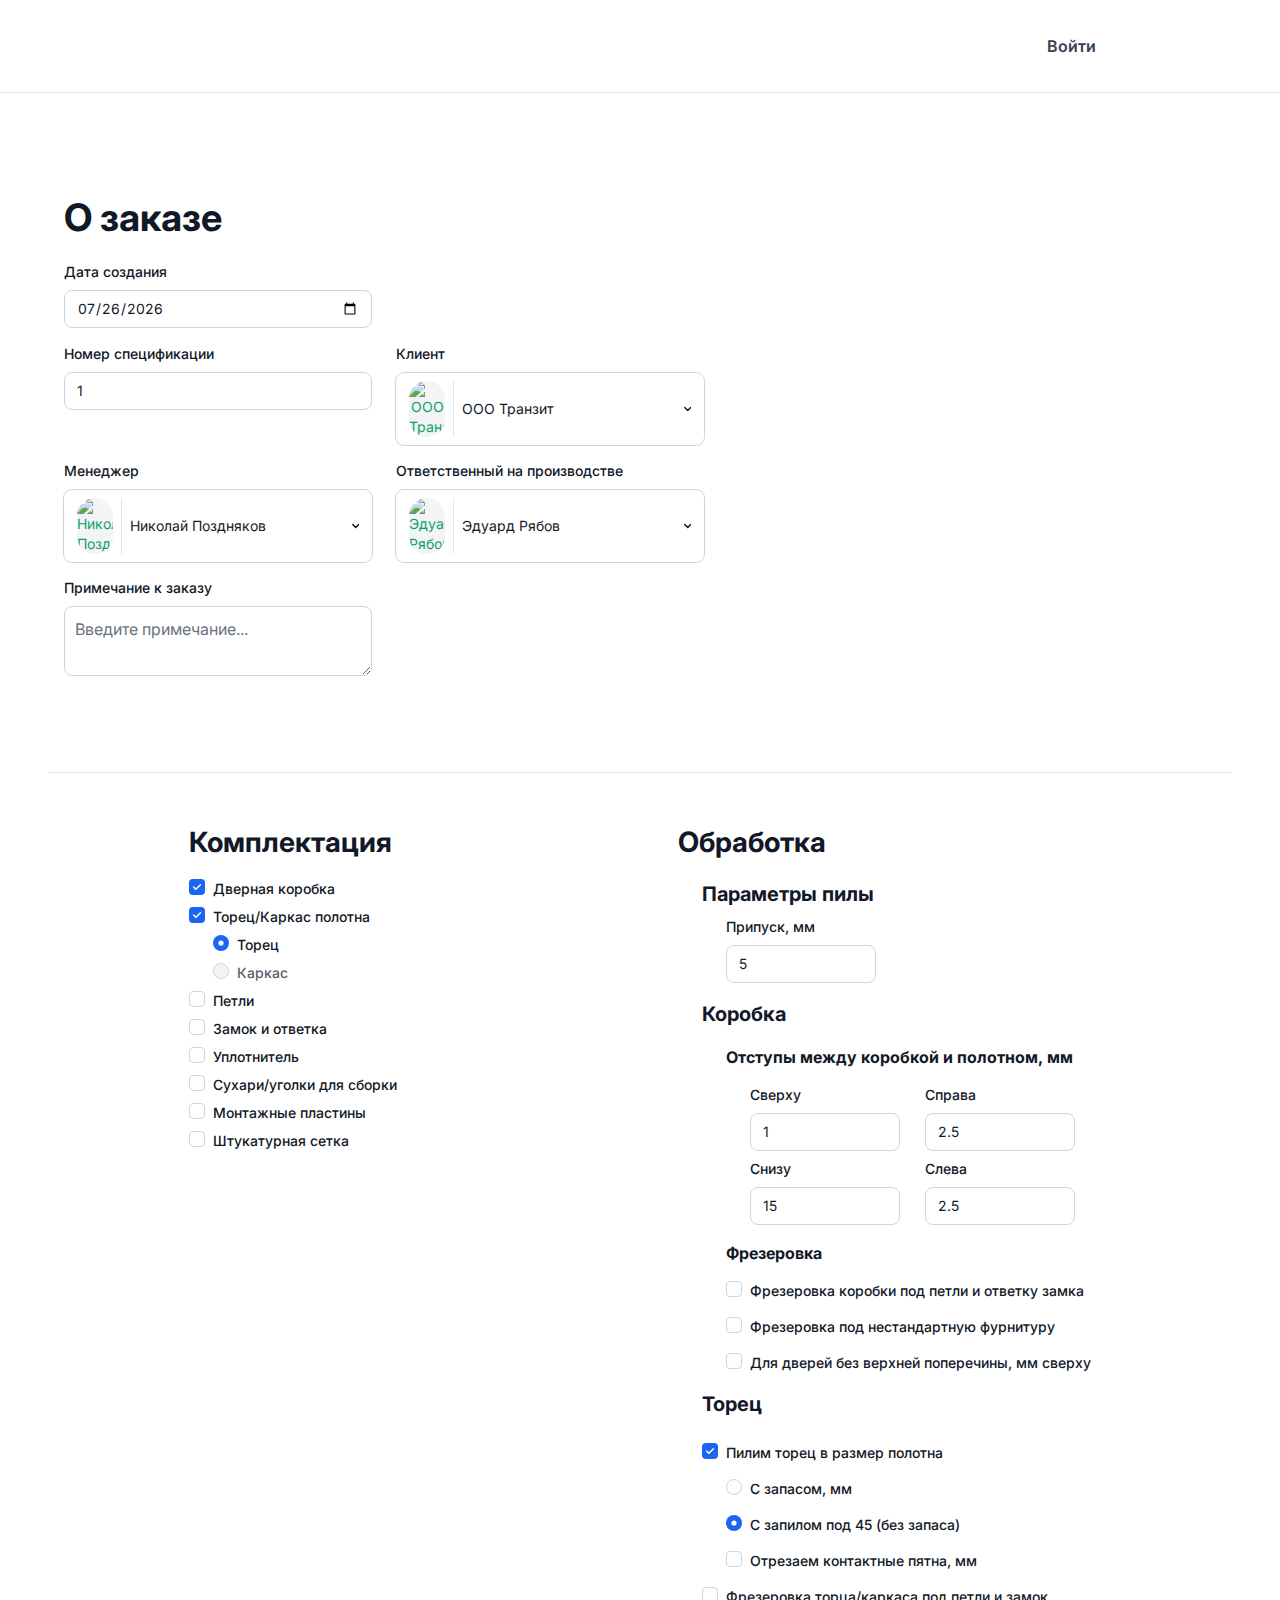
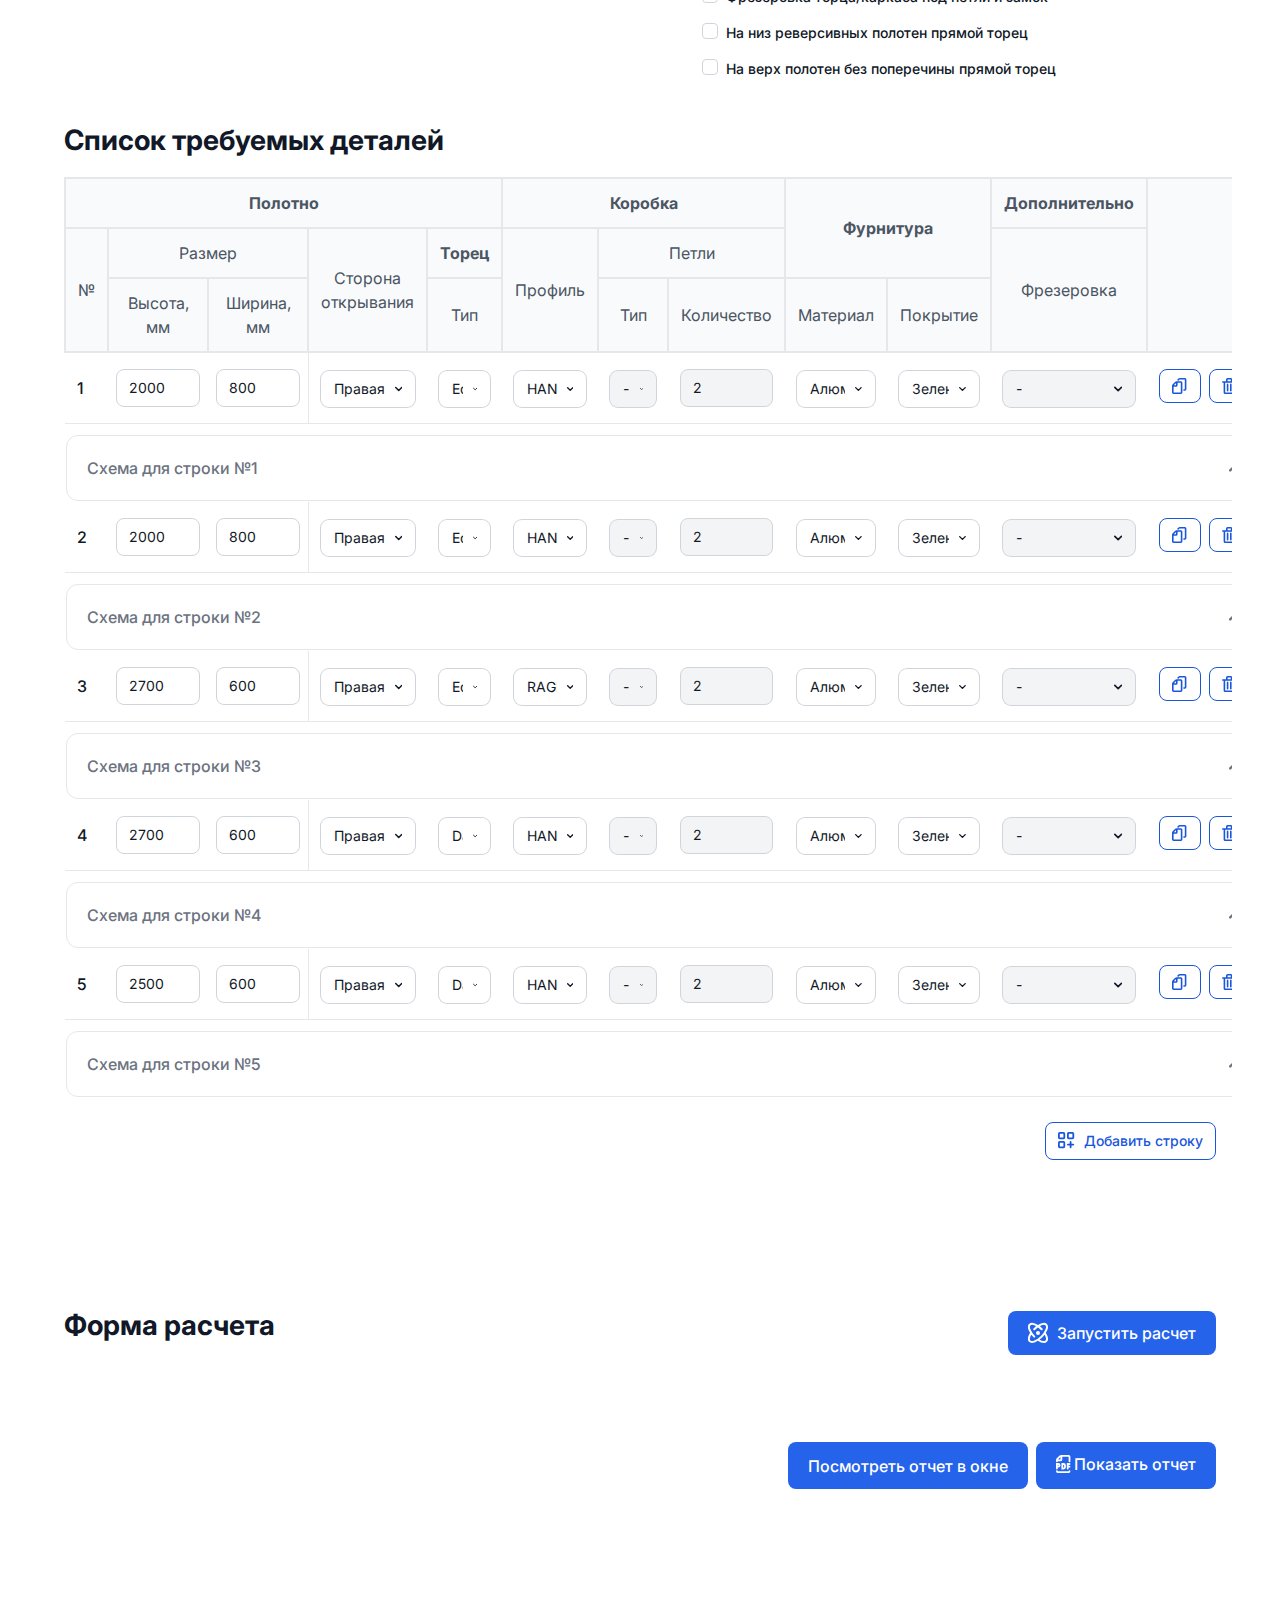
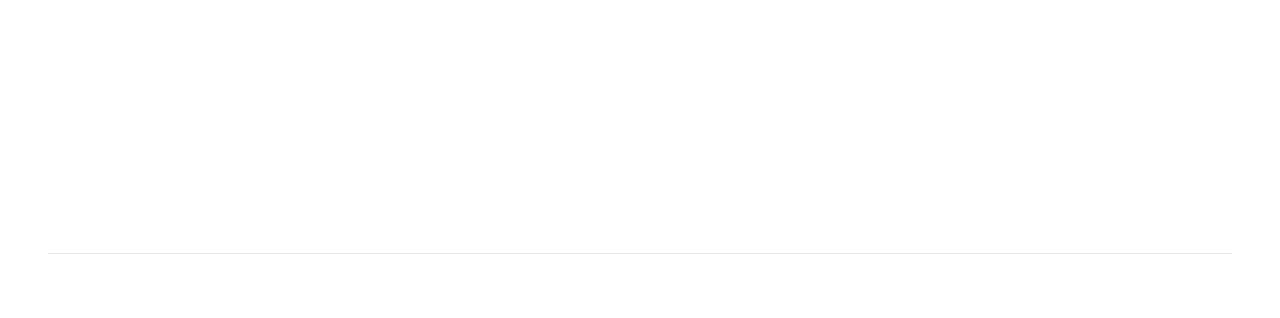
==== commit aa8a550a: "Updates" ====
--- a/order/index.html
+++ b/order/index.html
@@ -17,11 +17,11 @@
 		<link href="../_app/immutable/assets/0.9a2fc6ac.css" rel="stylesheet">
 		<link href="../_app/immutable/assets/Img.1d121e74.css" rel="stylesheet">
 		<link href="../_app/immutable/assets/3.37c3d608.css" rel="stylesheet">
-		<link rel="modulepreload" href="../_app/immutable/entry/start.ff9051da.js">
+		<link rel="modulepreload" href="../_app/immutable/entry/start.db1e69c8.js">
 		<link rel="modulepreload" href="../_app/immutable/chunks/index.8eacf69c.js">
-		<link rel="modulepreload" href="../_app/immutable/chunks/singletons.570da1cb.js">
+		<link rel="modulepreload" href="../_app/immutable/chunks/singletons.8c86fffa.js">
 		<link rel="modulepreload" href="../_app/immutable/chunks/index.bfa2c9bd.js">
-		<link rel="modulepreload" href="../_app/immutable/entry/app.679d7255.js">
+		<link rel="modulepreload" href="../_app/immutable/entry/app.e450984d.js">
 		<link rel="modulepreload" href="../_app/immutable/nodes/0.2e8cc813.js">
 		<link rel="modulepreload" href="../_app/immutable/chunks/Img.d6a855d0.js">
 		<link rel="modulepreload" href="../_app/immutable/chunks/all-toast.store.897c6e97.js">
@@ -44,7 +44,7 @@
 
 
 
-<a href="https://mrsky1001.github.io/orders-klimov-red-public/" title="Официальный сайт | KLIMOV.RED" class="flex items-center group" target="_blank"><img width="150" class="h-auto max-w-full" src="/_app/immutable/assets/logo.aec5a0c7.png" alt="">
+<a href="https://mrsky1001.github.io/orders-klimov-red-public/" title="Официальный сайт | KLIMOV.RED" class="flex items-center group" target="_blank"><img width="150" class="h-auto max-w-full" src="/orders-klimov-red-public/_app/immutable/assets/logo.aec5a0c7.png" alt="">
         <span></span></a>
         <button type="button" class="focus:outline-none whitespace-normal m-0.5 rounded-lg focus:ring-2 p-1.5 focus:ring-gray-400  hover:bg-gray-100 dark:hover:bg-gray-600 ml-3 md:hidden" aria-label="Open main menu"><span class="sr-only">Open main menu</span>
     <svg xmlns="http://www.w3.org/2000/svg" width="24" height="24" class="h-6 w-6 shrink-0" aria-label="bars 3" fill="none" viewBox="0 0 24 24" stroke-width="2"><!-- HTML_TAG_START --><path stroke="currentColor" stroke-linecap="round" stroke-linejoin="round" d="M4 6h16M4 12h16M4 18h16"></path> <!-- HTML_TAG_END --></svg></button>
@@ -121,11 +121,11 @@
 <button id="dropdownDefaultButton" class="relative bg-[white] border border-[transparent] rounded-lg  text-sm z-0 ring-1 ring-gray-300 focus:shadow-outline focus:ring-blue-600 focus:border-blue-600 w-full mt-[1px] px-[12px] py-[7px] dark:bg-gray-700 dark:border-gray-600 dark:placeholder-gray-400 dark:text-white dark:focus:ring-blue-500 dark:focus:border-blue-500 text-gray" type="button" title="Выберите клиента..." ><div class="relative z-1 bg-[transparent] inline-flex justify-between items-center">
         <input class="z-[-1] w-full bg-white " value="Выберите клиента..." disabled>
         <svg class="w-2.5 h-2.5 ml-2.5" aria-hidden="true" xmlns="http://www.w3.org/2000/svg" fill="none" viewBox="0 0 10 6"><path stroke="currentColor" stroke-linecap="round" stroke-linejoin="round" stroke-width="2" d="m1 1 4 4 4-4"></path></svg></div></button>
-<div id="dropdown" hidden class="w-auto absolute z-10 bg-[white] divide-y divide-gray-100 rounded-lg shadow w-44 dark:bg-gray-700"><ul class="text-sm py-2 text-gray-700 dark:text-gray-200" aria-labelledby="dropdownDefaultButton"><li><a href="#" class="flex items-center px-4 py-2 dark:hover:bg-gray-600 dark:hover:text-white  text-white bg-primary-500 "><div  class="divide-x-2 pr-2 mr-2 border-r"><img class="h-auto max-w-full w-9 h-9  rounded-full bg-gray-100 text-green-500" src="/imgs/company/avatar_company.svg" alt="ООО Транзит"></div>
+<div id="dropdown" hidden class="w-auto absolute z-10 bg-[white] divide-y divide-gray-100 rounded-lg shadow w-44 dark:bg-gray-700"><ul class="text-sm py-2 text-gray-700 dark:text-gray-200" aria-labelledby="dropdownDefaultButton"><li><a href="#" class="flex items-center px-4 py-2 dark:hover:bg-gray-600 dark:hover:text-white  text-white bg-primary-500 "><div  class="divide-x-2 pr-2 mr-2 border-r"><img class="h-auto max-w-full w-9 h-9  rounded-full bg-gray-100 text-green-500" src="/orders-klimov-red-public/imgs/company/avatar_company.svg" alt="ООО Транзит"></div>
                     ООО Транзит</a>
-            </li><li><a href="#" class="flex items-center px-4 py-2 dark:hover:bg-gray-600 dark:hover:text-white  hover:bg-gray-200"><div  class="divide-x-2 pr-2 mr-2 border-r"><img class="h-auto max-w-full w-9 h-9  rounded-full bg-gray-100 text-green-500" src="/imgs/company/avatar_company.svg" alt="ИП Иванов"></div>
+            </li><li><a href="#" class="flex items-center px-4 py-2 dark:hover:bg-gray-600 dark:hover:text-white  hover:bg-gray-200"><div  class="divide-x-2 pr-2 mr-2 border-r"><img class="h-auto max-w-full w-9 h-9  rounded-full bg-gray-100 text-green-500" src="/orders-klimov-red-public/imgs/company/avatar_company.svg" alt="ИП Иванов"></div>
                     ИП Иванов</a>
-            </li><li><a href="#" class="flex items-center px-4 py-2 dark:hover:bg-gray-600 dark:hover:text-white  hover:bg-gray-200"><div  class="divide-x-2 pr-2 mr-2 border-r"><img class="h-auto max-w-full w-9 h-9  rounded-full bg-gray-100 text-green-500" src="/imgs/company/avatar_company.svg" alt="Самозанятый Ласточкин"></div>
+            </li><li><a href="#" class="flex items-center px-4 py-2 dark:hover:bg-gray-600 dark:hover:text-white  hover:bg-gray-200"><div  class="divide-x-2 pr-2 mr-2 border-r"><img class="h-auto max-w-full w-9 h-9  rounded-full bg-gray-100 text-green-500" src="/orders-klimov-red-public/imgs/company/avatar_company.svg" alt="Самозанятый Ласточкин"></div>
                     Самозанятый Ласточкин</a>
             </li></ul>
 </div></div>
@@ -147,9 +147,9 @@
 <button id="dropdownDefaultButton" class="relative bg-[white] border border-[transparent] rounded-lg  text-sm z-0 ring-1 ring-gray-300 focus:shadow-outline focus:ring-blue-600 focus:border-blue-600 w-full mt-[1px] px-[12px] py-[7px] dark:bg-gray-700 dark:border-gray-600 dark:placeholder-gray-400 dark:text-white dark:focus:ring-blue-500 dark:focus:border-blue-500 text-gray" type="button" title="Выберите менеджера..." ><div class="relative z-1 bg-[transparent] inline-flex justify-between items-center">
         <input class="z-[-1] w-full bg-white " value="Выберите менеджера..." disabled>
         <svg class="w-2.5 h-2.5 ml-2.5" aria-hidden="true" xmlns="http://www.w3.org/2000/svg" fill="none" viewBox="0 0 10 6"><path stroke="currentColor" stroke-linecap="round" stroke-linejoin="round" stroke-width="2" d="m1 1 4 4 4-4"></path></svg></div></button>
-<div id="dropdown" hidden class="w-auto absolute z-10 bg-[white] divide-y divide-gray-100 rounded-lg shadow w-44 dark:bg-gray-700"><ul class="text-sm py-2 text-gray-700 dark:text-gray-200" aria-labelledby="dropdownDefaultButton"><li><a href="#" class="flex items-center px-4 py-2 dark:hover:bg-gray-600 dark:hover:text-white  text-white bg-primary-500 "><div  class="divide-x-2 pr-2 mr-2 border-r"><img class="h-auto max-w-full w-9 h-9  rounded-full bg-gray-100 text-green-500" src="/imgs/user/managers/manager.png" alt="Николай Поздняков"></div>
+<div id="dropdown" hidden class="w-auto absolute z-10 bg-[white] divide-y divide-gray-100 rounded-lg shadow w-44 dark:bg-gray-700"><ul class="text-sm py-2 text-gray-700 dark:text-gray-200" aria-labelledby="dropdownDefaultButton"><li><a href="#" class="flex items-center px-4 py-2 dark:hover:bg-gray-600 dark:hover:text-white  text-white bg-primary-500 "><div  class="divide-x-2 pr-2 mr-2 border-r"><img class="h-auto max-w-full w-9 h-9  rounded-full bg-gray-100 text-green-500" src="/orders-klimov-red-public/imgs/user/managers/manager.png" alt="Николай Поздняков"></div>
                     Николай Поздняков</a>
-            </li><li><a href="#" class="flex items-center px-4 py-2 dark:hover:bg-gray-600 dark:hover:text-white  hover:bg-gray-200"><div  class="divide-x-2 pr-2 mr-2 border-r"><img class="h-auto max-w-full w-9 h-9  rounded-full bg-gray-100 text-green-500" src="/imgs/user/avatar.svg" alt="Дмитрий Рудин"></div>
+            </li><li><a href="#" class="flex items-center px-4 py-2 dark:hover:bg-gray-600 dark:hover:text-white  hover:bg-gray-200"><div  class="divide-x-2 pr-2 mr-2 border-r"><img class="h-auto max-w-full w-9 h-9  rounded-full bg-gray-100 text-green-500" src="/orders-klimov-red-public/imgs/user/avatar.svg" alt="Дмитрий Рудин"></div>
                     Дмитрий Рудин</a>
             </li></ul>
 </div></div>
@@ -171,9 +171,9 @@
 <button id="dropdownDefaultButton" class="relative bg-[white] border border-[transparent] rounded-lg  text-sm z-0 ring-1 ring-gray-300 focus:shadow-outline focus:ring-blue-600 focus:border-blue-600 w-full mt-[1px] px-[12px] py-[7px] dark:bg-gray-700 dark:border-gray-600 dark:placeholder-gray-400 dark:text-white dark:focus:ring-blue-500 dark:focus:border-blue-500 text-gray" type="button" title="Выберите сотрудника..." ><div class="relative z-1 bg-[transparent] inline-flex justify-between items-center">
         <input class="z-[-1] w-full bg-white " value="Выберите сотрудника..." disabled>
         <svg class="w-2.5 h-2.5 ml-2.5" aria-hidden="true" xmlns="http://www.w3.org/2000/svg" fill="none" viewBox="0 0 10 6"><path stroke="currentColor" stroke-linecap="round" stroke-linejoin="round" stroke-width="2" d="m1 1 4 4 4-4"></path></svg></div></button>
-<div id="dropdown" hidden class="w-auto absolute z-10 bg-[white] divide-y divide-gray-100 rounded-lg shadow w-44 dark:bg-gray-700"><ul class="text-sm py-2 text-gray-700 dark:text-gray-200" aria-labelledby="dropdownDefaultButton"><li><a href="#" class="flex items-center px-4 py-2 dark:hover:bg-gray-600 dark:hover:text-white  text-white bg-primary-500 "><div  class="divide-x-2 pr-2 mr-2 border-r"><img class="h-auto max-w-full w-9 h-9  rounded-full bg-gray-100 text-green-500" src="/imgs/user/avatar.svg" alt="Эдуард Рябов"></div>
+<div id="dropdown" hidden class="w-auto absolute z-10 bg-[white] divide-y divide-gray-100 rounded-lg shadow w-44 dark:bg-gray-700"><ul class="text-sm py-2 text-gray-700 dark:text-gray-200" aria-labelledby="dropdownDefaultButton"><li><a href="#" class="flex items-center px-4 py-2 dark:hover:bg-gray-600 dark:hover:text-white  text-white bg-primary-500 "><div  class="divide-x-2 pr-2 mr-2 border-r"><img class="h-auto max-w-full w-9 h-9  rounded-full bg-gray-100 text-green-500" src="/orders-klimov-red-public/imgs/user/avatar.svg" alt="Эдуард Рябов"></div>
                     Эдуард Рябов</a>
-            </li><li><a href="#" class="flex items-center px-4 py-2 dark:hover:bg-gray-600 dark:hover:text-white  hover:bg-gray-200"><div  class="divide-x-2 pr-2 mr-2 border-r"><img class="h-auto max-w-full w-9 h-9  rounded-full bg-gray-100 text-green-500" src="/imgs/user/avatar.svg" alt="Василий Петров"></div>
+            </li><li><a href="#" class="flex items-center px-4 py-2 dark:hover:bg-gray-600 dark:hover:text-white  hover:bg-gray-200"><div  class="divide-x-2 pr-2 mr-2 border-r"><img class="h-auto max-w-full w-9 h-9  rounded-full bg-gray-100 text-green-500" src="/orders-klimov-red-public/imgs/user/avatar.svg" alt="Василий Петров"></div>
                     Василий Петров</a>
             </li></ul>
 </div></div>
@@ -801,7 +801,7 @@
     <div id="accordion-collapse-body-1" class="hidden" aria-labelledby="accordion-collapse-heading-1"><div class="p-5 border border-gray-200 dark:border-gray-700 dark:bg-gray-900">
 
 
-<div id="drawContainers8W5ZTet-zjr5Kc3yox_P" class="flex flex-col overflow-auto max-w-[100%]"></div>
+<div id="drawContainer4PN_f12kD7x5K01_Zdb5W" class="flex flex-col overflow-auto max-w-[100%]"></div>
                             </div></div></div></td>
                     </tr><tr class="border-b dark:bg-gray-700 dark:border-gray-600 hover:bg-[gray]/5 dark:hover:bg-gray-600"><th scope="row" class="px-3 py-4 font-medium text-gray-900 whitespace-nowrap dark:text-white">2</th>
                         <td class="px-2 py-4">
@@ -960,7 +960,7 @@
     <div id="accordion-collapse-body-1" class="hidden" aria-labelledby="accordion-collapse-heading-1"><div class="p-5 border border-gray-200 dark:border-gray-700 dark:bg-gray-900">
 
 
-<div id="drawContainerNHBdGiUsN4OtlFkLfW8PL" class="flex flex-col overflow-auto max-w-[100%]"></div>
+<div id="drawContainerSRlcYGeUO1gSAZrVENqtb" class="flex flex-col overflow-auto max-w-[100%]"></div>
                             </div></div></div></td>
                     </tr><tr class="border-b dark:bg-gray-700 dark:border-gray-600 hover:bg-[gray]/5 dark:hover:bg-gray-600"><th scope="row" class="px-3 py-4 font-medium text-gray-900 whitespace-nowrap dark:text-white">3</th>
                         <td class="px-2 py-4">
@@ -1119,7 +1119,7 @@
     <div id="accordion-collapse-body-1" class="hidden" aria-labelledby="accordion-collapse-heading-1"><div class="p-5 border border-gray-200 dark:border-gray-700 dark:bg-gray-900">
 
 
-<div id="drawContainerYJynWk80a6twR_MuRgmcu" class="flex flex-col overflow-auto max-w-[100%]"></div>
+<div id="drawContainerSrQrqJOVGkd6cqYU2mt5S" class="flex flex-col overflow-auto max-w-[100%]"></div>
                             </div></div></div></td>
                     </tr><tr class="border-b dark:bg-gray-700 dark:border-gray-600 hover:bg-[gray]/5 dark:hover:bg-gray-600"><th scope="row" class="px-3 py-4 font-medium text-gray-900 whitespace-nowrap dark:text-white">4</th>
                         <td class="px-2 py-4">
@@ -1278,7 +1278,7 @@
     <div id="accordion-collapse-body-1" class="hidden" aria-labelledby="accordion-collapse-heading-1"><div class="p-5 border border-gray-200 dark:border-gray-700 dark:bg-gray-900">
 
 
-<div id="drawContainerkXjUSlAWels2vpMEw2viJ" class="flex flex-col overflow-auto max-w-[100%]"></div>
+<div id="drawContainerW1GQHHuqYyaIWgAkhRywg" class="flex flex-col overflow-auto max-w-[100%]"></div>
                             </div></div></div></td>
                     </tr><tr class="border-b dark:bg-gray-700 dark:border-gray-600 hover:bg-[gray]/5 dark:hover:bg-gray-600"><th scope="row" class="px-3 py-4 font-medium text-gray-900 whitespace-nowrap dark:text-white">5</th>
                         <td class="px-2 py-4">
@@ -1437,7 +1437,7 @@
     <div id="accordion-collapse-body-1" class="hidden" aria-labelledby="accordion-collapse-heading-1"><div class="p-5 border border-gray-200 dark:border-gray-700 dark:bg-gray-900">
 
 
-<div id="drawContainerntCJ9A4UcQQB72fMjSzX6" class="flex flex-col overflow-auto max-w-[100%]"></div>
+<div id="drawContainero2O34-2dx5XXmM_w-rVy3" class="flex flex-col overflow-auto max-w-[100%]"></div>
                             </div></div></div></td>
                     </tr></tbody></table>
 
@@ -1456,7 +1456,7 @@
         <div class="flex gap-2 justify-end mt-10"><button class="gap-1 inline-flex items-center px-5 py-2.5 font-medium text-center float-right text-white bg-primary-600 rounded-lg focus:ring-4 focus:ring-primary-200 dark:focus:ring-primary-900 hover:bg-primary-700">Посмотреть отчет в окне
             </button>
 
-            <button class="gap-1 px-5 py-2.5 font-medium text-center float-right text-white bg-primary-600 rounded-lg focus:ring-4 focus:ring-primary-200 dark:focus:ring-primary-900 hover:bg-primary-700"><a target="_blank" href="/report" class="inline-flex items-center">
+            <button class="gap-1 px-5 py-2.5 font-medium text-center float-right text-white bg-primary-600 rounded-lg focus:ring-4 focus:ring-primary-200 dark:focus:ring-primary-900 hover:bg-primary-700"><a target="_blank" href="/orders-klimov-red-public/report" class="inline-flex items-center">
 
 
 <svg class="" aria-hidden="true" fill="transparent" viewBox="0 0 20 20" width="18" data-view-component="true"><path stroke="currentColor" stroke-linecap="round" stroke-width="2" d="M1 18a.969.969 0 0 0 .933 1h12.134A.97.97 0 0 0 15 18M1 7V5.828a2 2 0 0 1 .586-1.414l2.828-2.828A2 2 0 0 1 5.828 1h8.239A.97.97 0 0 1 15 2v5M6 1v4a1 1 0 0 1-1 1H1m0 9v-5h1.5a1.5 1.5 0 1 1 0 3H1m12 2v-5h2m-2 3h2m-8-3v5h1.375A1.626 1.626 0 0 0 10 13.375v-1.75A1.626 1.626 0 0 0 8.375 10H7Z"></path></svg> Показать отчет
@@ -1478,7 +1478,7 @@
 			
 			<script>
 				{
-					__sveltekit_5y3l11 = {
+					__sveltekit_2jv198 = {
 						base: new URL("..", location).pathname.slice(0, -1),
 						env: {}
 					};
@@ -1488,8 +1488,8 @@
 					const data = [null,null];
 
 					Promise.all([
-						import("../_app/immutable/entry/start.ff9051da.js"),
-						import("../_app/immutable/entry/app.679d7255.js")
+						import("../_app/immutable/entry/start.db1e69c8.js"),
+						import("../_app/immutable/entry/app.e450984d.js")
 					]).then(([kit, app]) => {
 						kit.start(app, element, {
 							node_ids: [0, 3],
